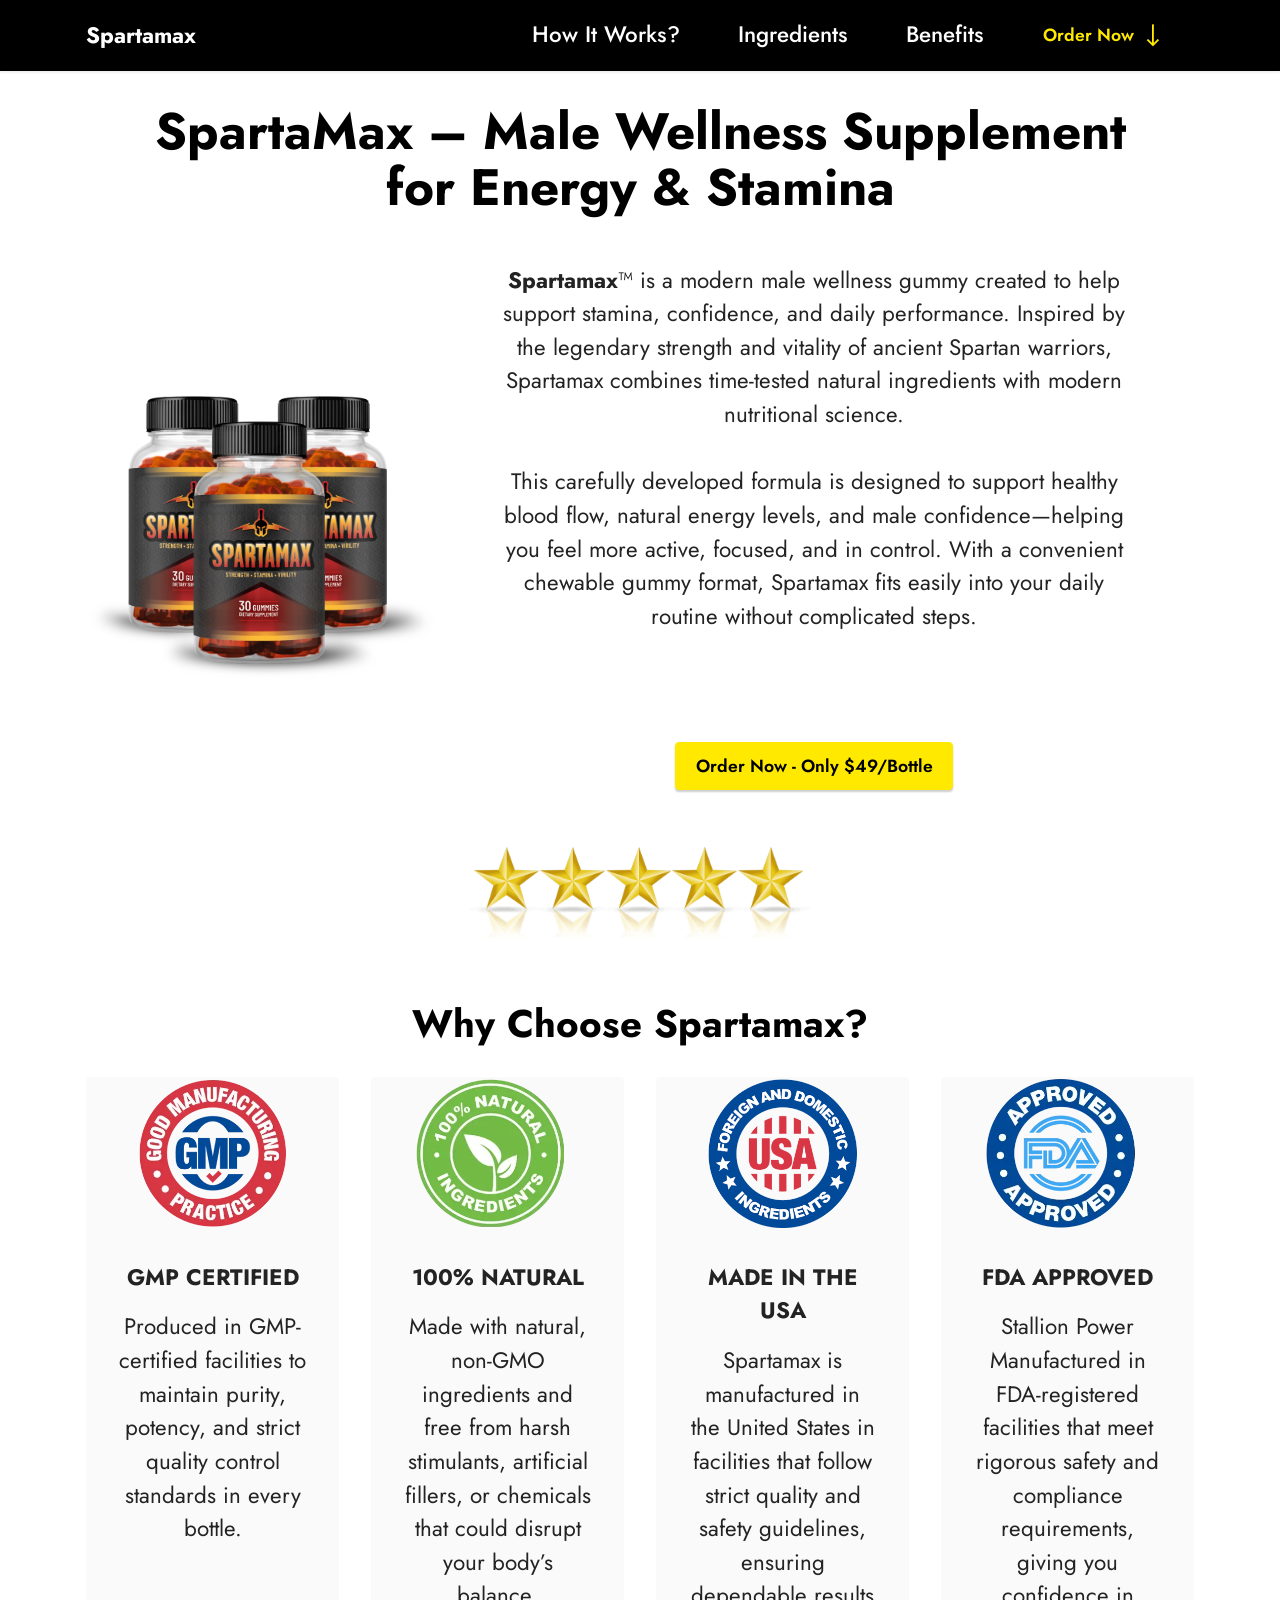
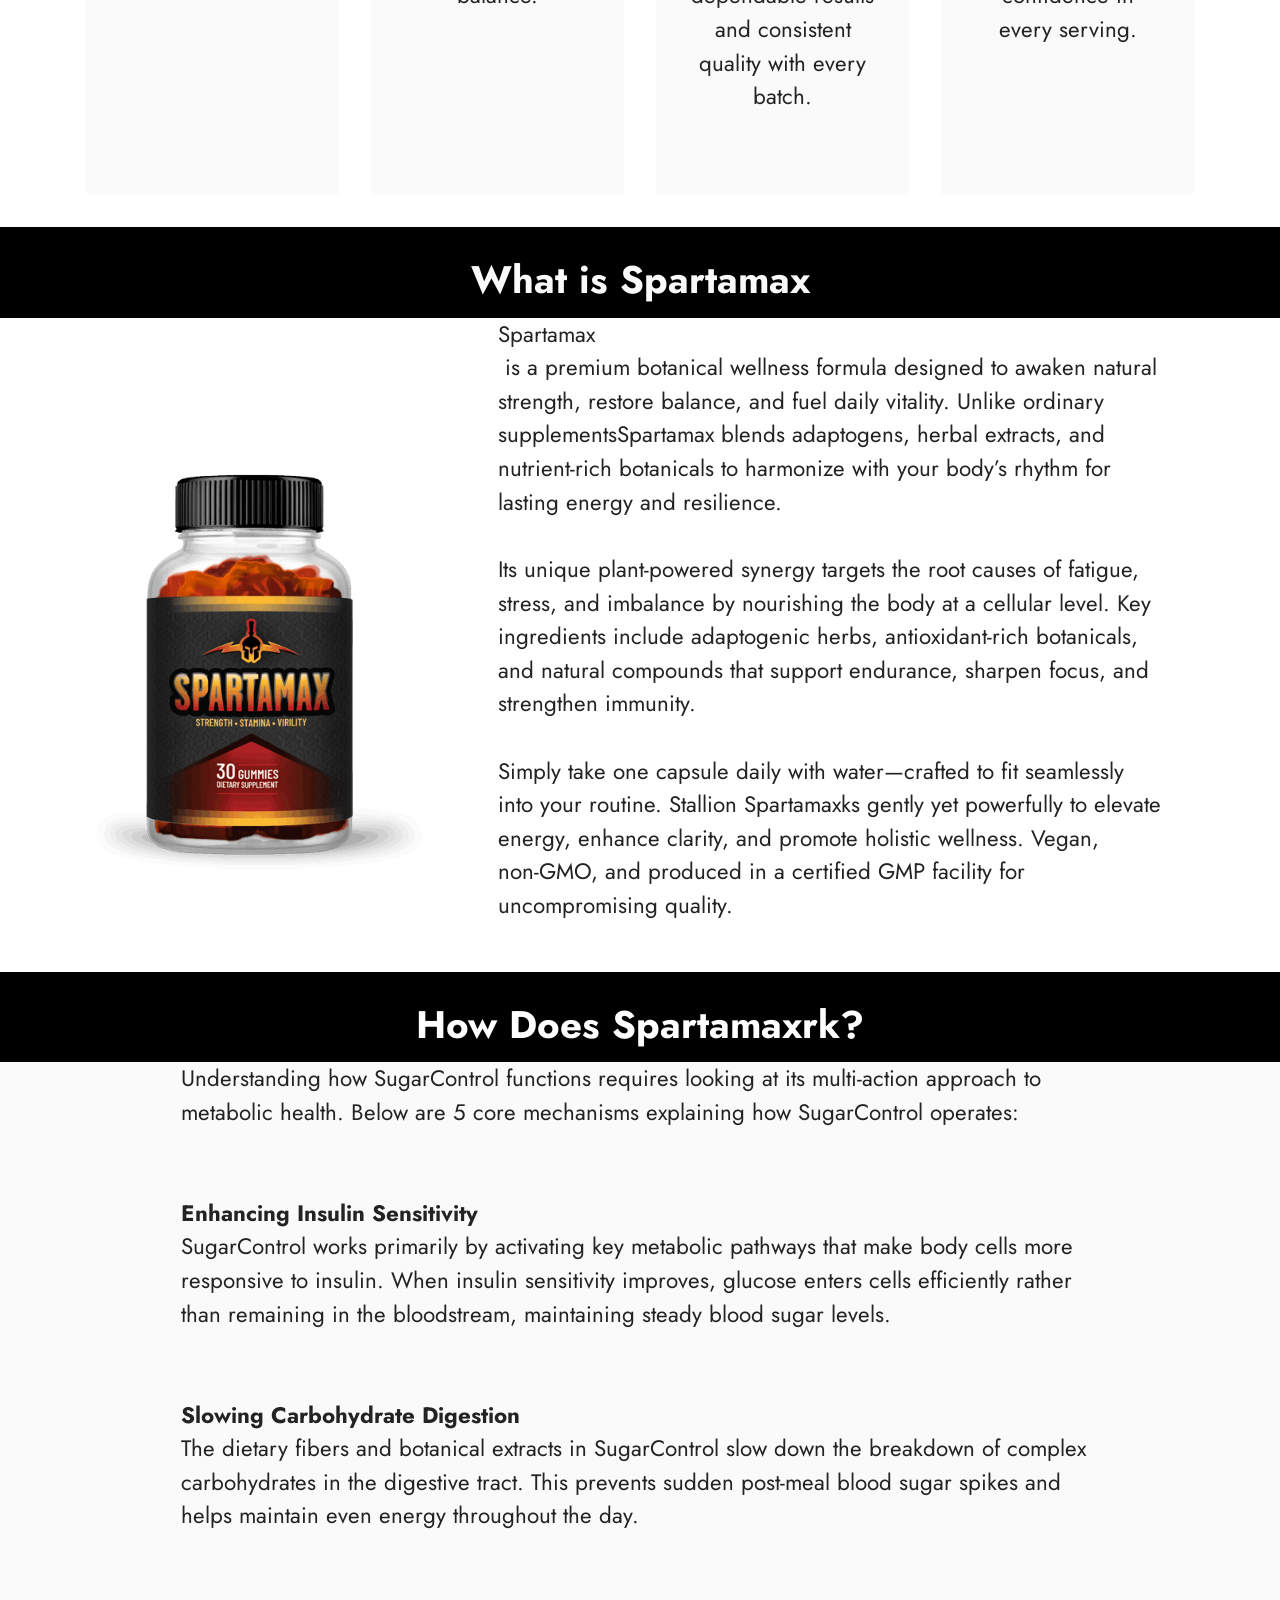
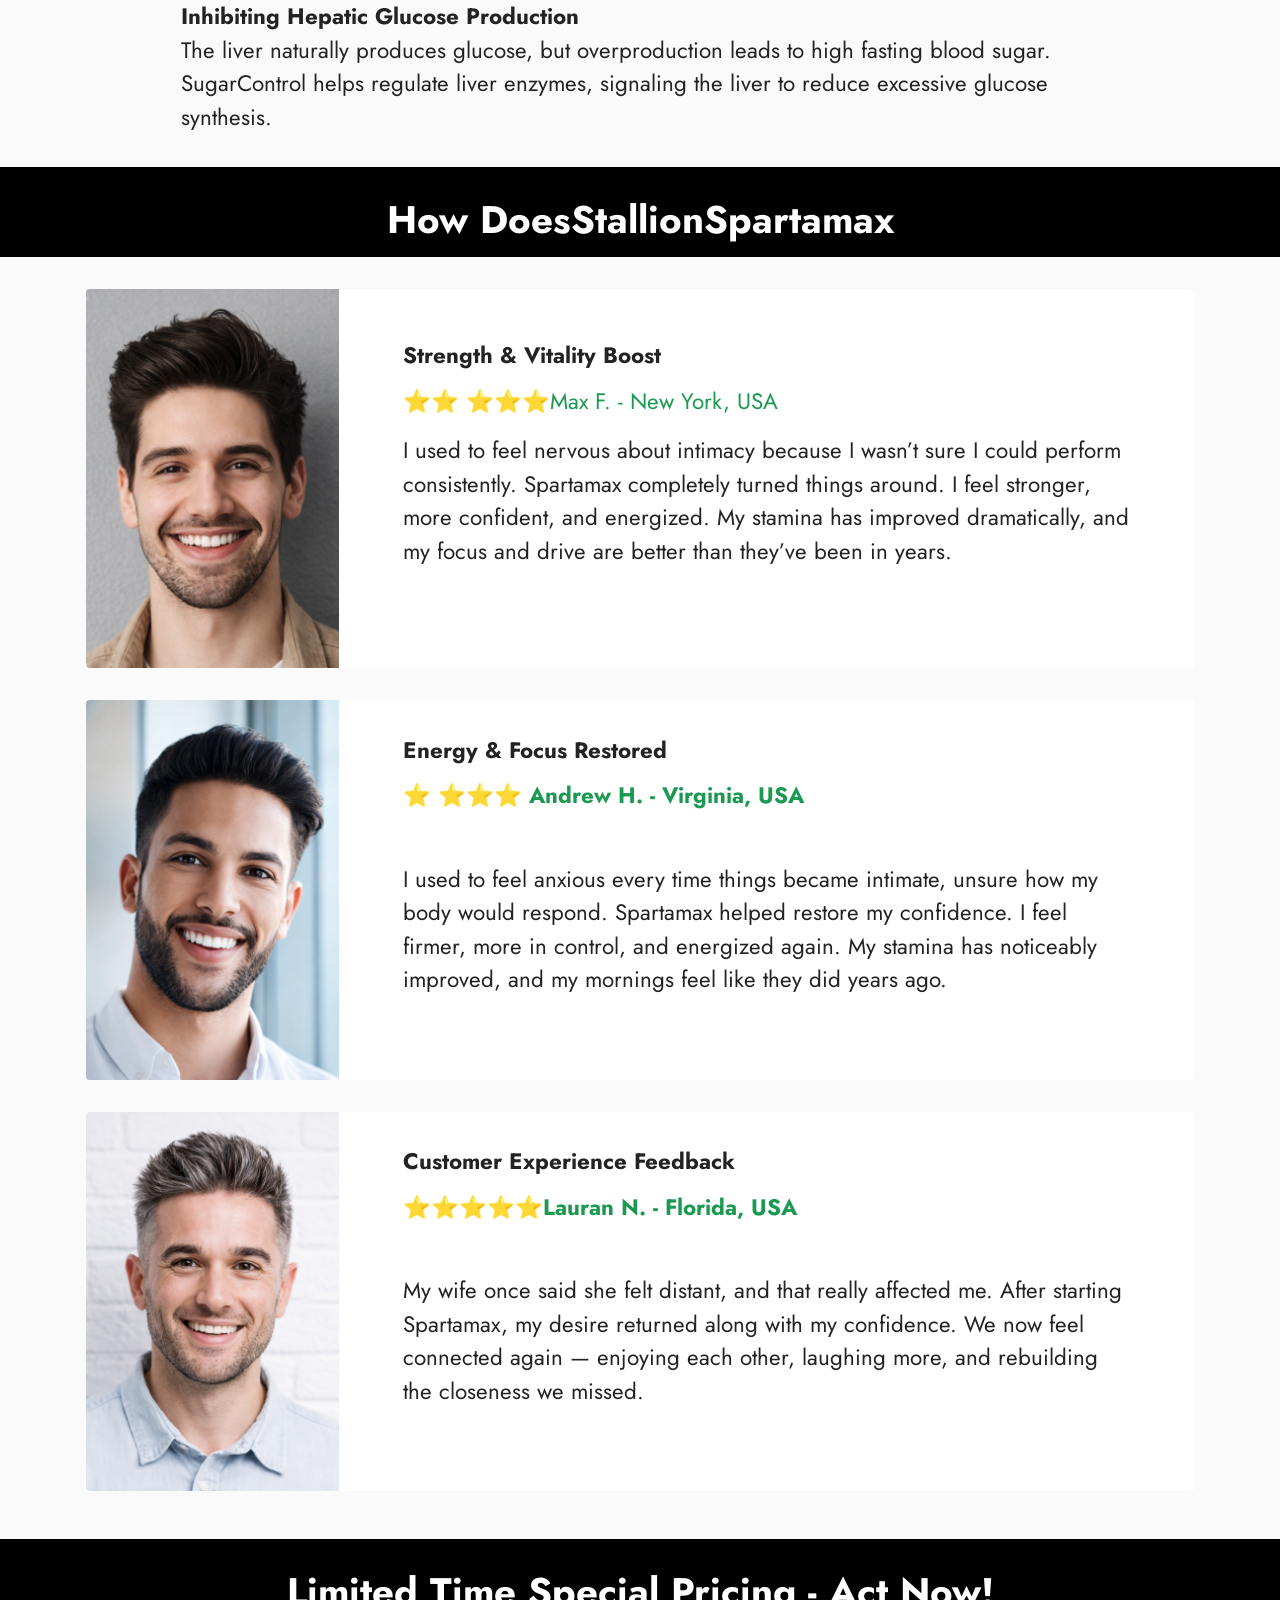
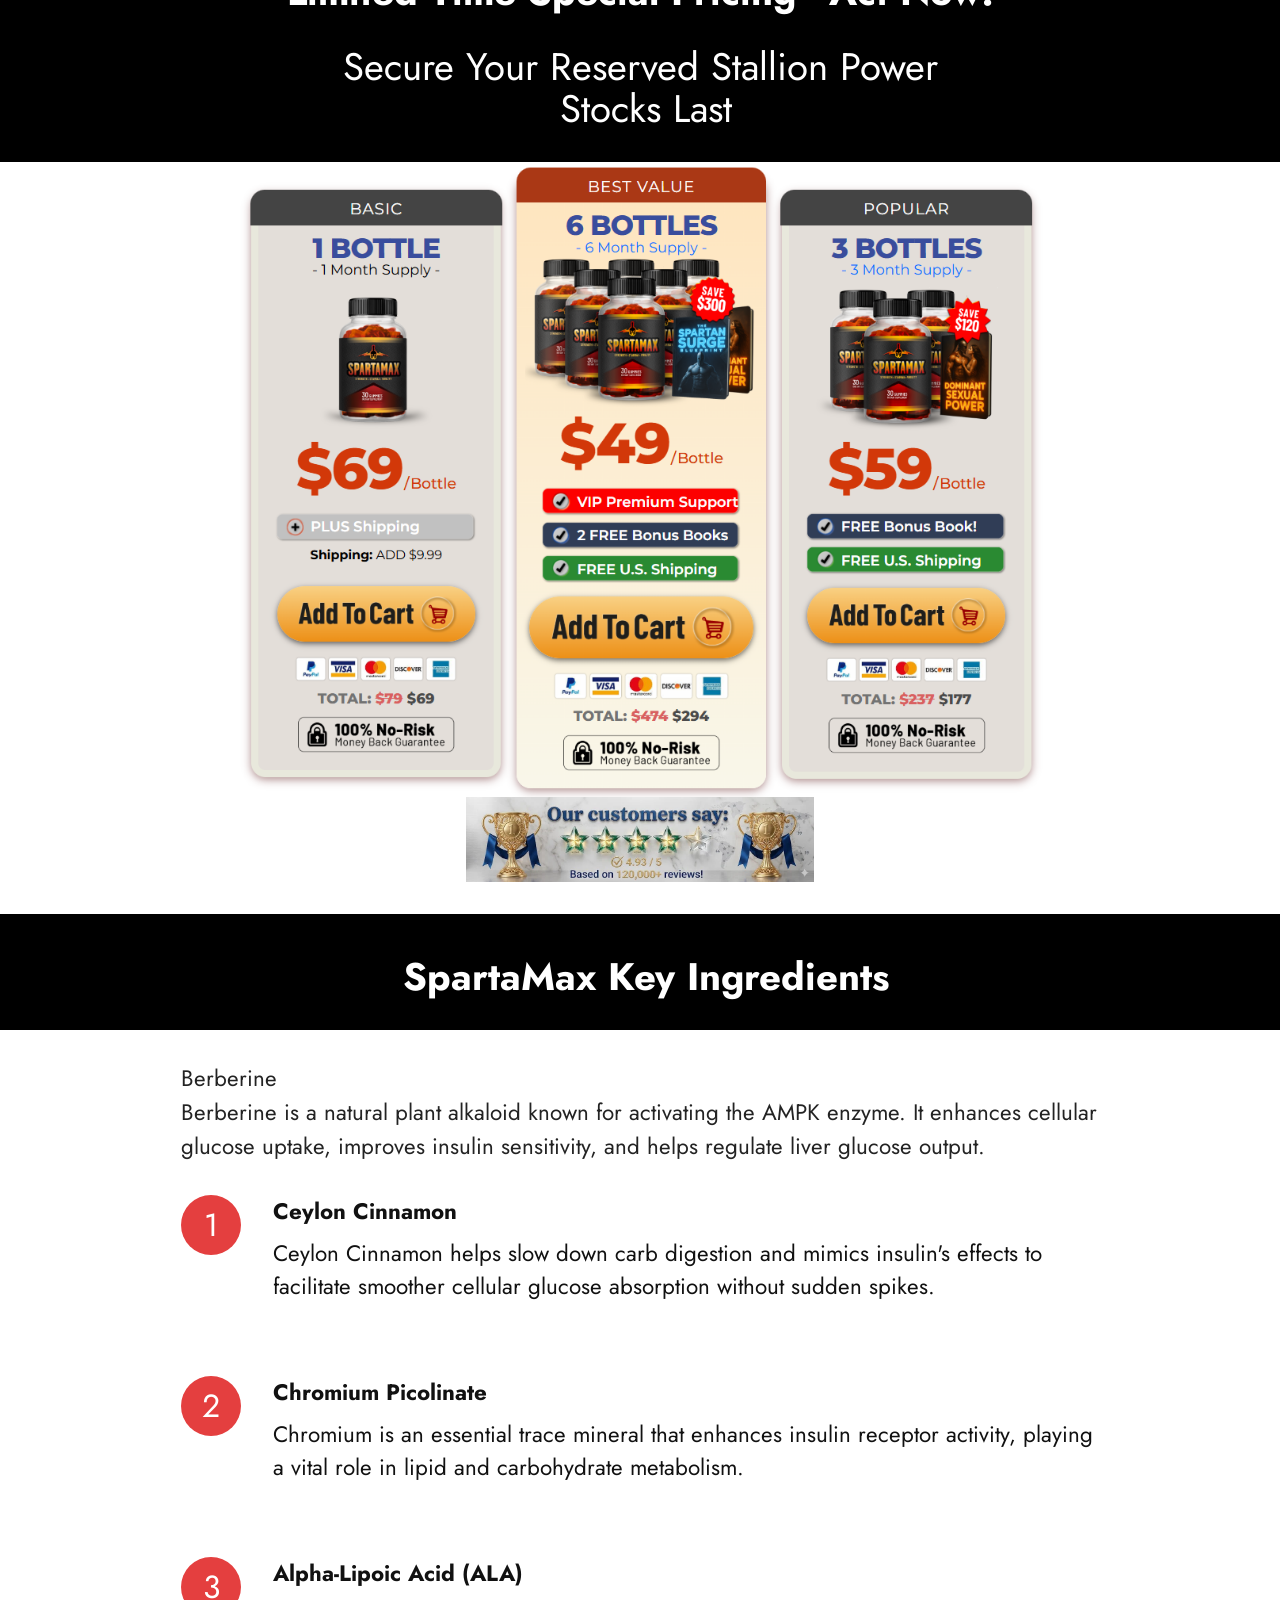
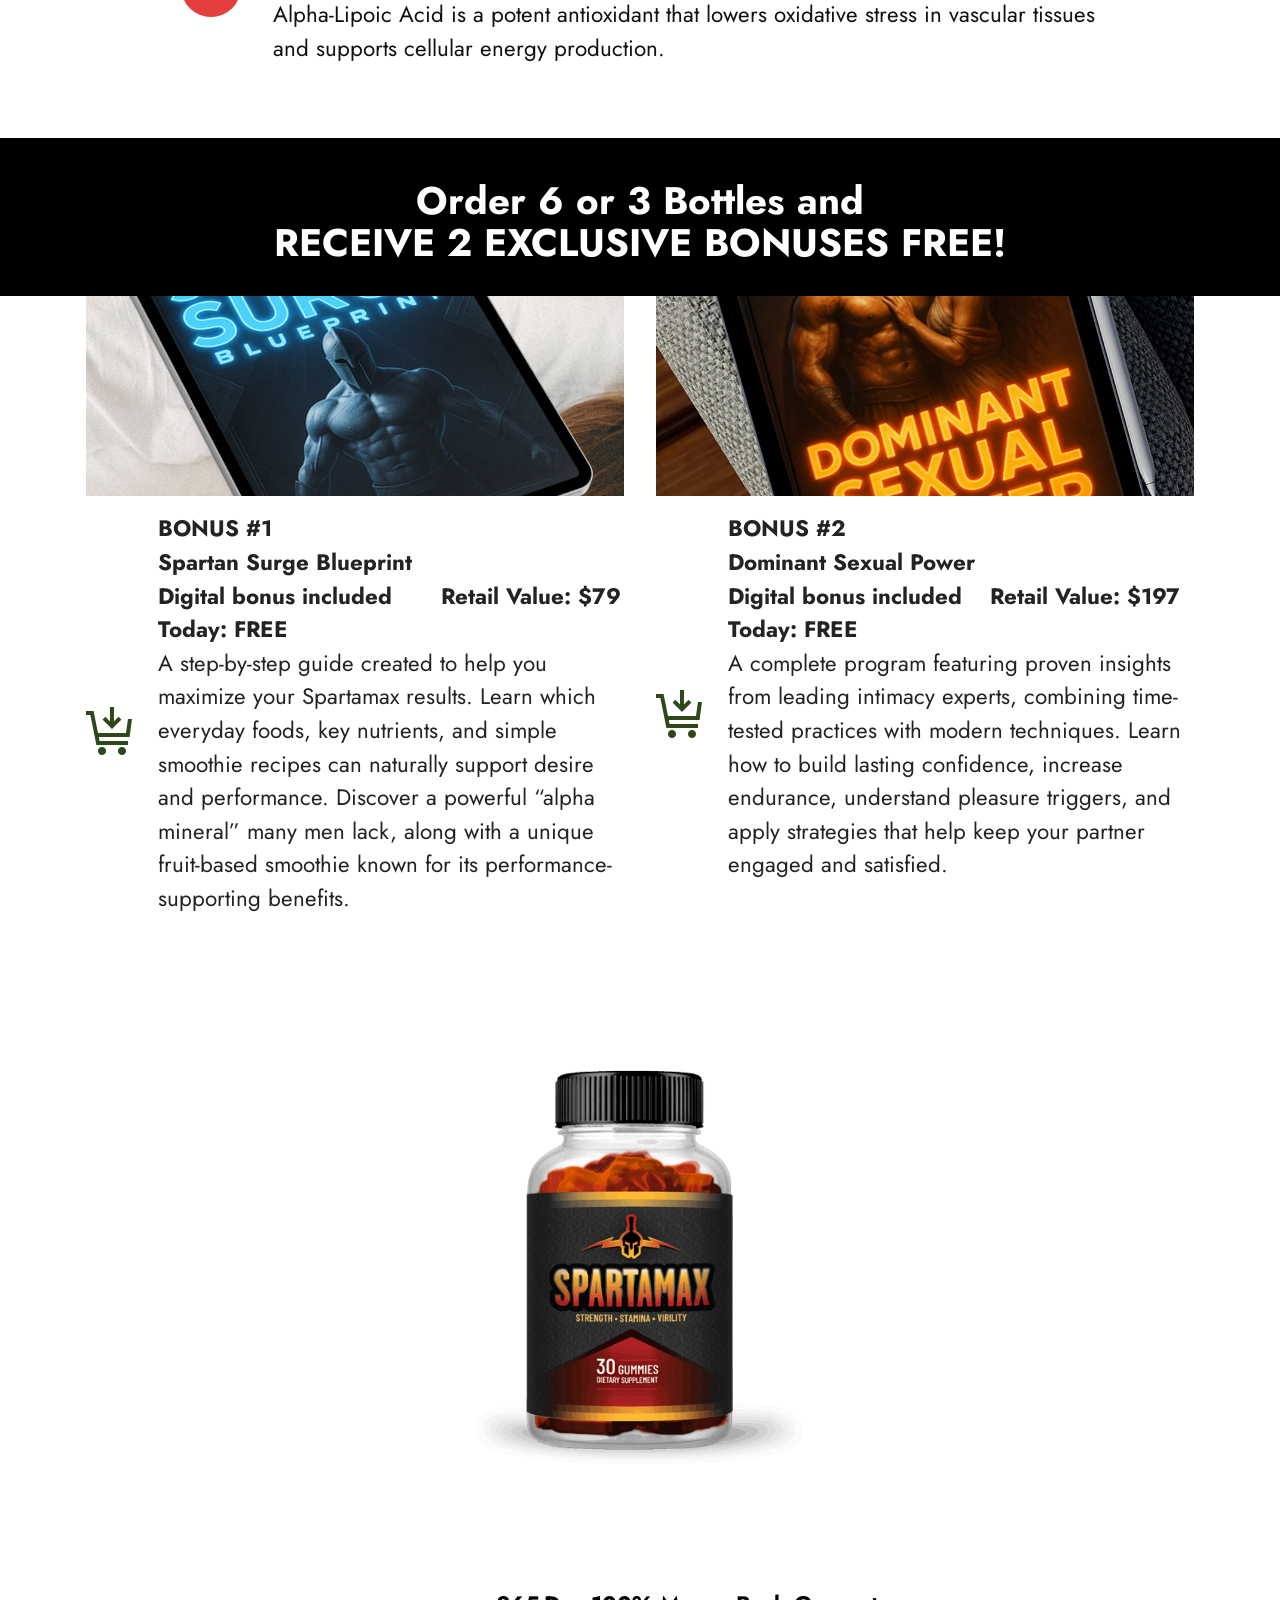
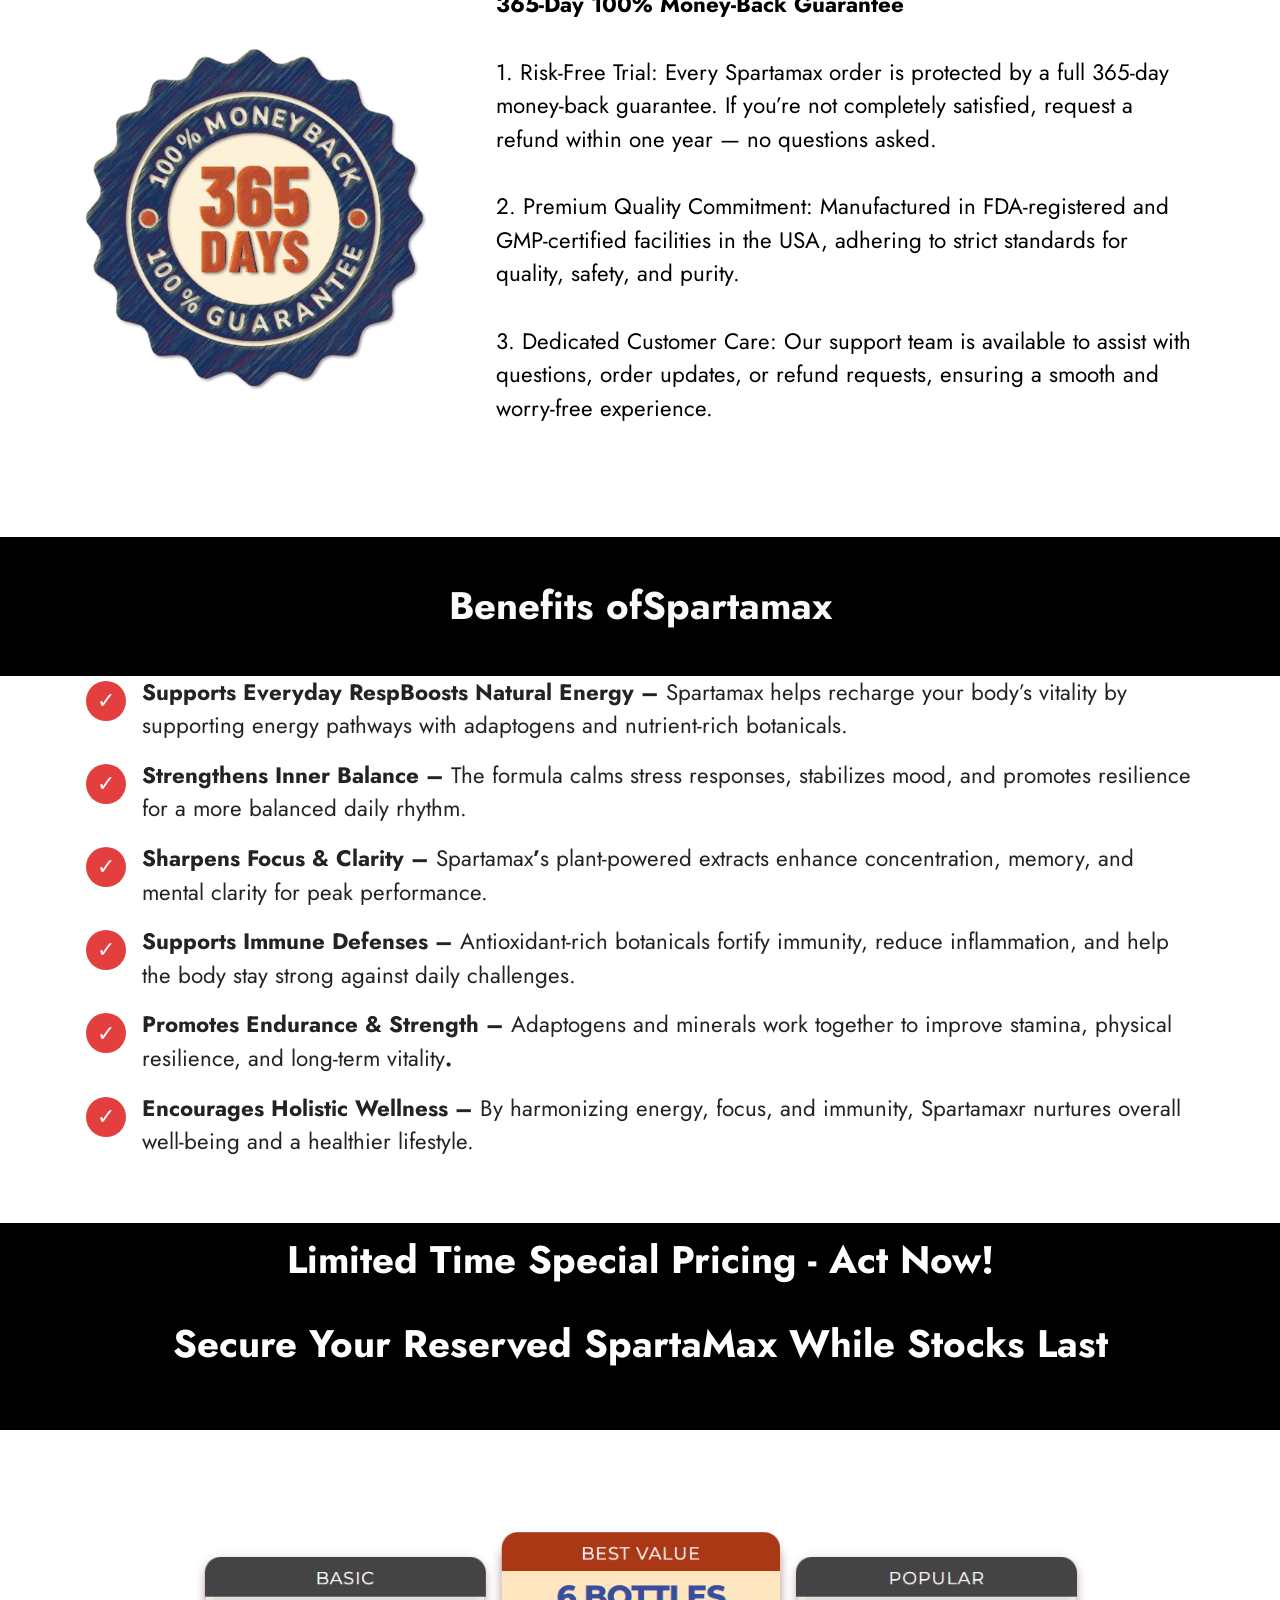
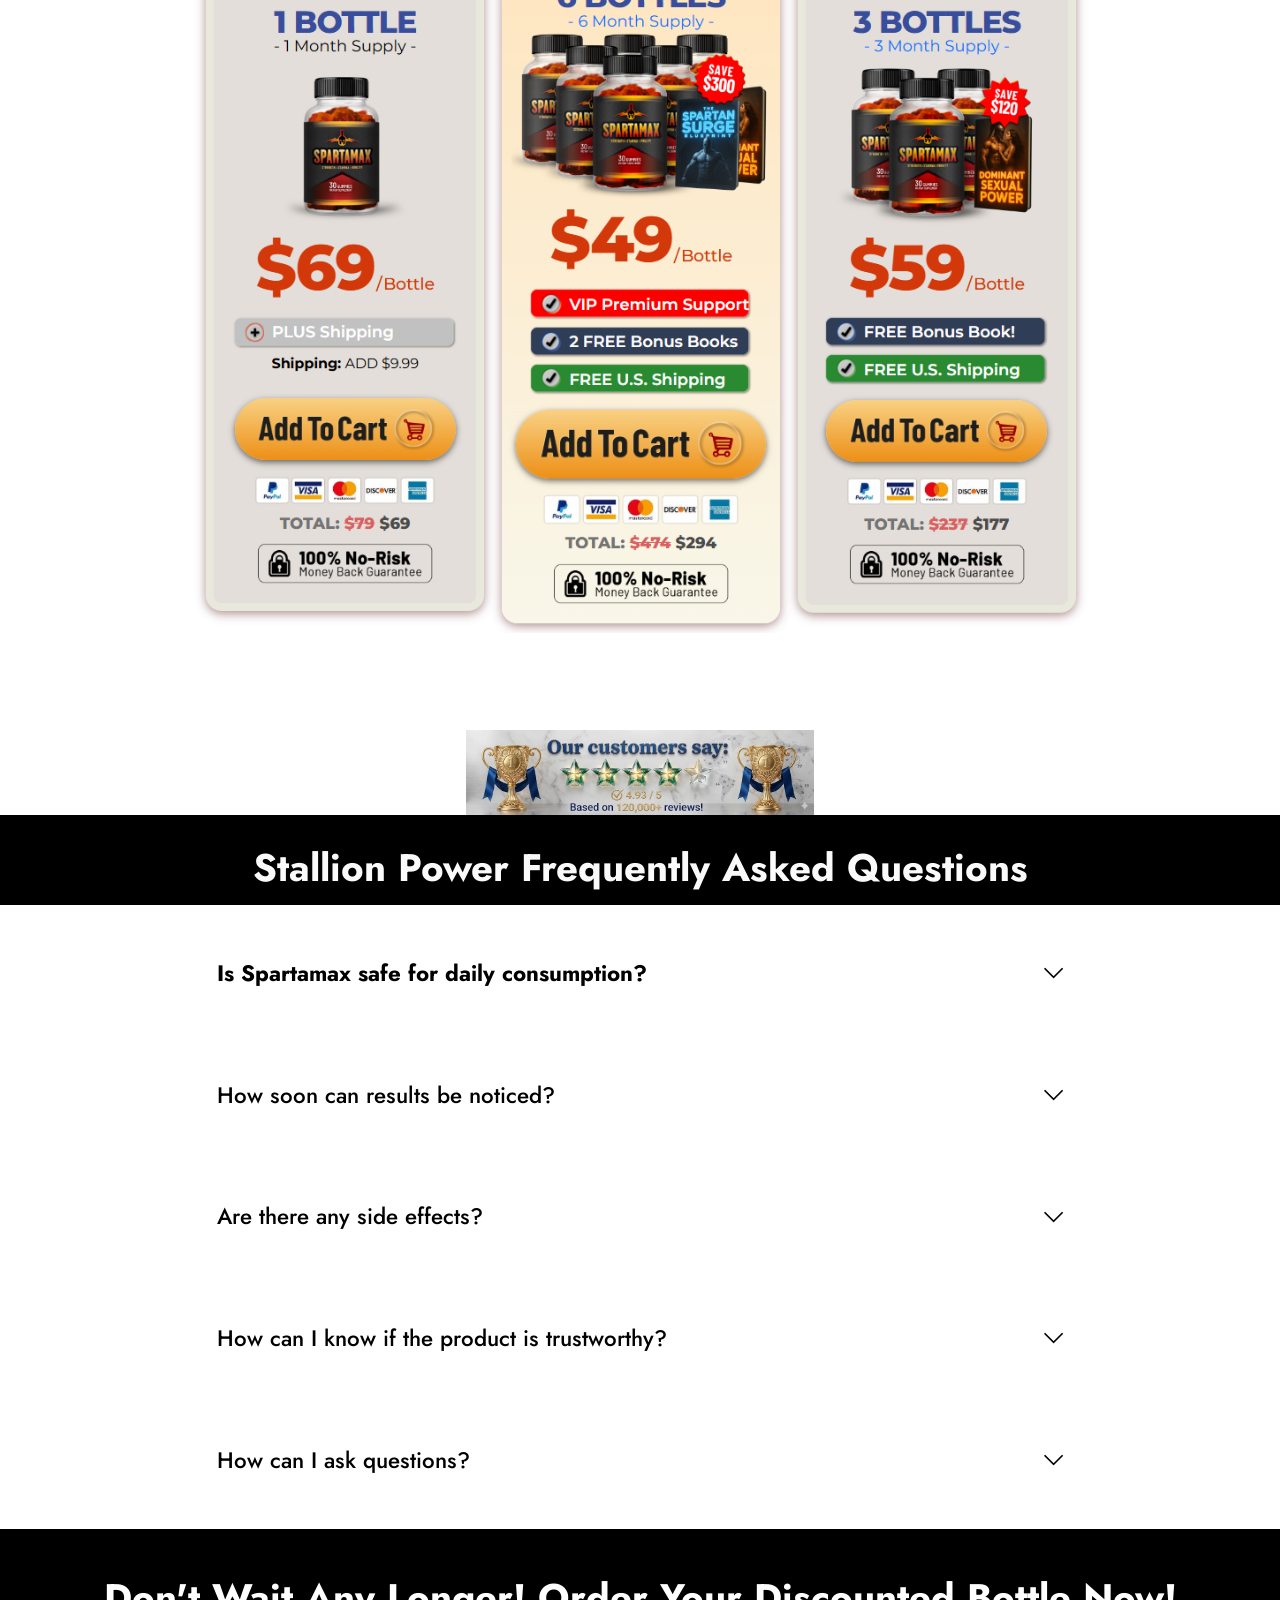
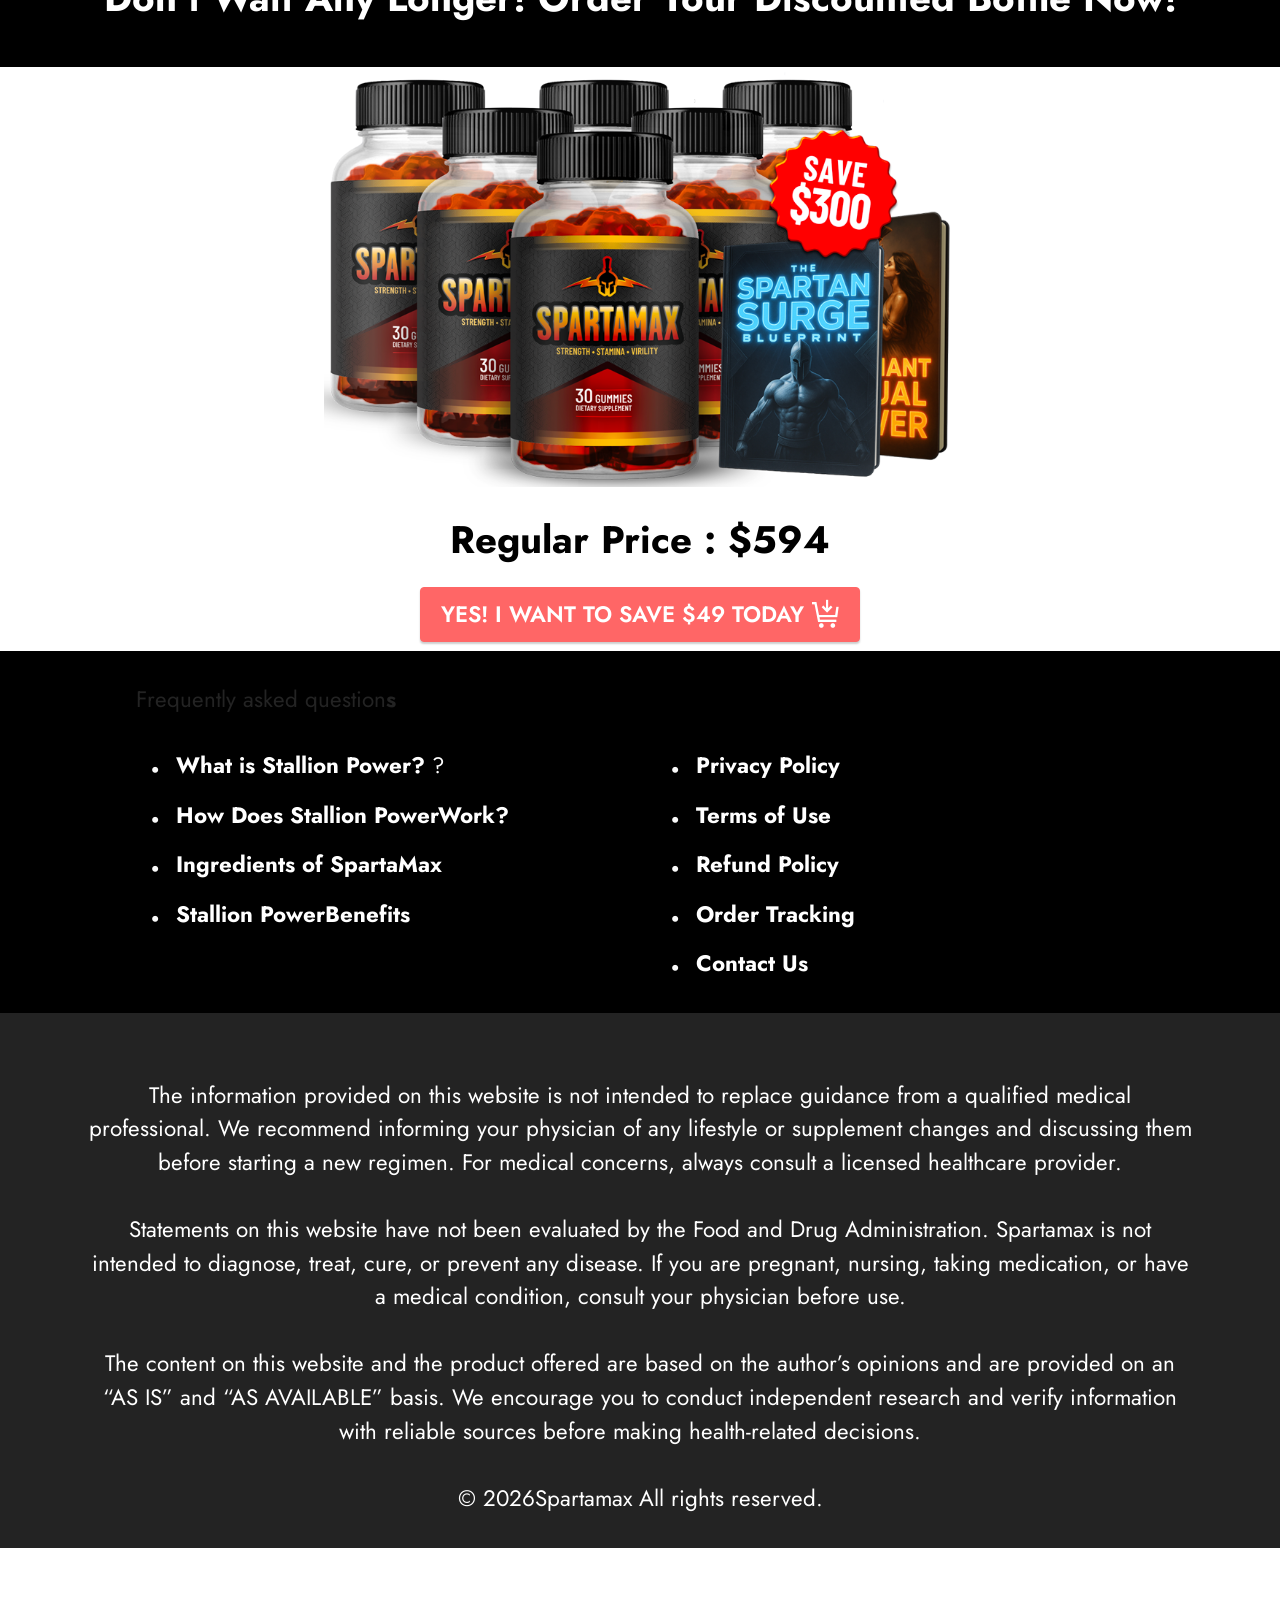
==== index.html @ 49bd82d1 "Add files via upload" ====
<!DOCTYPE html>
<html  lang="en">
<head>
  <!-- Site made with Mobirise Website Builder v6.1.12, https://mobirise.com -->
  <meta charset="UTF-8">
  <meta http-equiv="X-UA-Compatible" content="IE=edge">
  <meta name="generator" content="Mobirise v6.1.12, mobirise.com">
  <meta name="twitter:card" content="summary_large_image"/>
  <meta name="twitter:image:src" content="assets/images/index-meta.png">
  <meta property="og:image" content="assets/images/index-meta.png">
  <meta name="twitter:title" content="Spartamax – Official Website, Benefits, Ingredients, & Complete Review">
  <meta name="viewport" content="width=device-width, initial-scale=1, minimum-scale=1">
  <link rel="shortcut icon" href="assets/images/spartamax1-128x191.png" type="image/x-icon">
  <meta name="description" content="Discover Spartamax and learn about its key features, ingredients, potential benefits, and how it works. Explore important product information, usage instructions, and things to consider before purchasing. Visit the official website for the latest details, pricing, and product information.">
  
  
  <title>Spartamax – Official Website, Benefits, Ingredients, & Complete Review</title>
  <link rel="stylesheet" href="assets/web/assets/mobirise-icons2/mobirise2.css">
  <link rel="stylesheet" href="assets/bootstrap/css/bootstrap.min.css">
  <link rel="stylesheet" href="assets/dropdown/css/style.css">
  <link rel="stylesheet" href="assets/socicon/css/styles.css">
  <link rel="stylesheet" href="assets/theme/css/style.css">
  <link rel="preload" href="https://fonts.googleapis.com/css?family=Jost:100,200,300,400,500,600,700,800,900,100i,200i,300i,400i,500i,600i,700i,800i,900i&display=swap" as="style" onload="this.onload=null;this.rel='stylesheet'">
  <noscript><link rel="stylesheet" href="https://fonts.googleapis.com/css?family=Jost:100,200,300,400,500,600,700,800,900,100i,200i,300i,400i,500i,600i,700i,800i,900i&display=swap"></noscript>
  <link rel="preload" as="style" href="assets/mobirise/css/mbr-additional.css?v=b4PRLt"><link rel="stylesheet" href="assets/mobirise/css/mbr-additional.css?v=b4PRLt" type="text/css">

  
  
  <meta name="keywords" content="Lungora LungoraLungora supplement, Lungora pills">
 <meta name="author" content="Lungora">
		
 <link rel="canonical" href="" >
</head>
<body>
  
  <section data-bs-version="5.1" class="menu menu2 cid-tB0YZQqaCG" once="menu" id="menu2-0">
    
    <nav class="navbar navbar-dropdown navbar-expand-lg">
        <div class="container">
            <div class="navbar-brand">
                
                <span class="navbar-caption-wrap"><a class="navbar-caption text-primary display-7" href="https://fd72blwcrvi1mr9ix2snk7dn2f.hop.clickbank.net">Spartamax<br></a></span>
            </div>
            <button class="navbar-toggler" type="button" data-toggle="collapse" data-bs-toggle="collapse" data-target="#navbarSupportedContent" data-bs-target="#navbarSupportedContent" aria-controls="navbarNavAltMarkup" aria-expanded="false" aria-label="Toggle navigation">
                <div class="hamburger">
                    <span></span>
                    <span></span>
                    <span></span>
                    <span></span>
                </div>
            </button>
            <div class="collapse navbar-collapse" id="navbarSupportedContent">
                <ul class="navbar-nav nav-dropdown" data-app-modern-menu="true"><li class="nav-item"><a class="nav-link link text-danger text-primary display-5" href="https://mwebsignalhq.com/13436/3174/2/?">How It Works?</a></li>
                    <li class="nav-item"><a class="nav-link link text-danger text-primary display-5" href="https://mwebsignalhq.com/13436/3174/2/?">
                            Ingredients</a></li>
                    <li class="nav-item"><a class="nav-link link text-danger text-primary display-5" href="https://mwebsignalhq.com/13436/3174/2/?">Benefits</a>
                    </li></ul>
                
                <div class="navbar-buttons mbr-section-btn"><a class="btn btn-warning-outline display-4" href="https://fd72blwcrvi1mr9ix2snk7dn2f.hop.clickbank.net"><span class="mobi-mbri mobi-mbri-down mbr-iconfont mbr-iconfont-btn"></span>Order Now</a></div>
            </div>
        </div>
    </nav>
</section>

<section data-bs-version="5.1" class="header3 cid-tB10ubWVri" id="header3-1">

    

    
    

    <div class="align-center container">
        <div class="row justify-content-center">
            <div class="col-12 col-lg-11">
                <h1 class="mbr-section-title mbr-fonts-style mb-3 display-1"><strong>SpartaMax – Male Wellness Supplement for Energy &amp; Stamina</strong></h1>
                
                
                
            </div>
        </div>
    </div>
</section>

<section data-bs-version="5.1" class="features6 cid-tB15AvPI4t" id="features7-3">
    <!---->
    

    
    
    <div class="container">
        <div class="card-wrapper">
            <div class="row align-items-center">
                <div class="col-12 col-lg-4">
                    <div class="image-wrapper">
                        <a href="https://fd72blwcrvi1mr9ix2snk7dn2f.hop.clickbank.net"><img src="assets/images/spartamax3.webp" alt="Spartamax"></a>
                    </div>
                </div>
                <div class="col-12 col-lg">
                    <div class="text-box">
                        
                        <p class="mbr-text mbr-fonts-style display-7"><strong>Spartamax</strong>™ is a modern male wellness gummy created to help support stamina, confidence, and daily performance. Inspired by the legendary strength and vitality of ancient Spartan warriors, Spartamax combines time-tested natural ingredients with modern nutritional science.
<br>
<br>This carefully developed formula is designed to support healthy blood flow, natural energy levels, and male confidence—helping you feel more active, focused, and in control. With a convenient chewable gummy format, Spartamax fits easily into your daily routine without complicated steps.
<br>
<br><br></p>
                        
                        <div class="mbr-section-btn pt-3"><a href="https://fd72blwcrvi1mr9ix2snk7dn2f.hop.clickbank.net" class="btn btn-warning display-4">Order Now - Only $49/Bottle</a></div>
                    </div>
                </div>
            </div>
        </div>
    </div>
</section>

<section data-bs-version="5.1" class="image3 cid-vy8uGkXu9U" id="image3-3g">
    

    
    

    <div class="container">
        <div class="row justify-content-center">
            <div class="col-12 col-lg-4">
                <div class="image-wrapper">
                    <a href="https://fd72blwcrvi1mr9ix2snk7dn2f.hop.clickbank.net"><img src="assets/images/five-star-logo-1-905x238.png" alt="Mobirise Website Builder"></a>
                    
                </div>
            </div>
        </div>
    </div>
</section>

<section data-bs-version="5.1" class="gallery3 cid-tB9ez4cVTX" id="gallery3-1r">
    
    
    <div class="container">
        <div class="mbr-section-head">
            <h4 class="mbr-section-title mbr-fonts-style align-center mb-0 display-2"><strong>Why Choose Spartamax?</strong></h4>
            
        </div>
        <div class="row mt-4">
            <div class="item features-image сol-12 col-md-6 col-lg-3 active">
                <div class="item-wrapper">
                    <div class="item-img">
                        <a href="https://d57ab73hv7e72xdpx03nekgo0g.hop.clickbank.net"><img src="assets/images/gmp-certified-500x300.webp" alt="SpartamaxGMP Certified" title="" data-slide-to="4" data-bs-slide-to="4"></a>
                    </div>
                    <div class="item-content">
                        <h5 class="item-title mbr-fonts-style display-7">
                            <strong>GMP CERTIFIED</strong></h5>
                        
                        <p class="mbr-text mbr-fonts-style mt-3 display-7">Produced in GMP-certified facilities to maintain purity, potency, and strict quality control standards in every bottle.
<br>
<br></p>
                    </div>
                    
                </div>
            </div><div class="item features-image сol-12 col-md-6 col-lg-3">
                <div class="item-wrapper">
                    <div class="item-img">
                        <a href="https://d57ab73hv7e72xdpx03nekgo0g.hop.clickbank.net"><img src="assets/images/100-natural-500x300.webp" alt="SpartamaxAll Natural" data-slide-to="0" data-bs-slide-to="0"></a>
                    </div>
                    <div class="item-content">
                        <h5 class="item-title mbr-fonts-style display-7"><strong>100% NATURAL</strong></h5>
                        
                        <p class="mbr-text mbr-fonts-style mt-3 display-7">Made with natural, non-GMO ingredients and free from harsh stimulants, artificial fillers, or chemicals that could disrupt your body’s balance.
<br>
<br></p>
                    </div>
                    
                </div>
            </div><div class="item features-image сol-12 col-md-6 col-lg-3">
                <div class="item-wrapper">
                    <div class="item-img">
                        <a href="https://d57ab73hv7e72xdpx03nekgo0g.hop.clickbank.net"><img src="assets/images/made-in-usa-500x300.webp" alt="Spartamax Made In Usa" data-slide-to="1" data-bs-slide-to="1"></a>
                    </div>
                    <div class="item-content">
                        <h5 class="item-title mbr-fonts-style display-7"><strong>MADE IN THE USA</strong></h5>
                        
                        <p class="mbr-text mbr-fonts-style mt-3 display-7">Spartamax is manufactured in the United States in facilities that follow strict quality and safety guidelines, ensuring dependable results and consistent quality with every batch.
<br>
<br></p>
                    </div>
                    
                </div>
            </div>
            
            <div class="item features-image сol-12 col-md-6 col-lg-3">
                <div class="item-wrapper">
                    <div class="item-img">
                        <a href="https://d57ab73hv7e72xdpx03nekgo0g.hop.clickbank.net"><img src="assets/images/fda-approved-500x300.webp" alt="Spartamax FDA Approved" data-slide-to="2" data-bs-slide-to="2"></a>
                    </div>
                    <div class="item-content">
                        <h5 class="item-title mbr-fonts-style display-7"><strong>FDA APPROVED</strong></h5>
                        
                        <p class="mbr-text mbr-fonts-style mt-3 display-7">Stallion Power
<br>Manufactured in FDA-registered facilities that meet rigorous safety and compliance requirements, giving you confidence in every serving.<br></p>
                    </div>
                    
                </div>
            </div>
            
        </div>
    </div>
</section>

<section data-bs-version="5.1" class="header3 cid-tB83YwBUMj" id="header3-1l">

    

    
    

    <div class="align-center container">
        <div class="row justify-content-center">
            <div class="col-12 col-lg-12">
                
                <h2 class="mbr-section-subtitle mbr-fonts-style mb-3 display-2"><strong>What is Spartamax</strong></h2>
                
                
            </div>
        </div>
    </div>
</section>

<section data-bs-version="5.1" class="header11 cid-tB1vWdJbT6" id="header11-a">

    

    
    

    <div class="container">
        <div class="row justify-content-center">
            <div class="col-12 col-md-4 image-wrapper">
                <a href="https://fd72blwcrvi1mr9ix2snk7dn2f.hop.clickbank.net"><img class="w-100" src="assets/images/spartamax1-437x652.png" alt="Spartamax"></a>
            </div>
            <div class="col-12 col-md">
                <div class="text-wrapper text-center">
                    
                    <p class="mbr-text mbr-fonts-style display-7">Spartamax<br>&nbsp;is a premium botanical wellness formula designed to awaken natural strength, restore balance, and fuel daily vitality. Unlike ordinary supplementsSpartamax&nbsp;blends adaptogens, herbal extracts, and nutrient‑rich botanicals to harmonize with your body’s rhythm for lasting energy and resilience.
<br><br>Its unique plant‑powered synergy targets the root causes of fatigue, stress, and imbalance by nourishing the body at a cellular level. Key ingredients include adaptogenic herbs, antioxidant‑rich botanicals, and natural compounds that support endurance, sharpen focus, and strengthen immunity.
<br><br>Simply take one capsule daily with water—crafted to fit seamlessly into your routine. Stallion Spartamaxks gently yet powerfully to elevate energy, enhance clarity, and promote holistic wellness. Vegan, non‑GMO, and produced in a certified GMP facility for uncompromising quality.
<br>
<br></p>
                    
                </div>
            </div>
        </div>
    </div>
</section>

<section data-bs-version="5.1" class="header3 cid-tB85bPoWQz" id="header3-1m">

    

    
    

    <div class="align-center container">
        <div class="row justify-content-center">
            <div class="col-12 col-lg-12">
                
                <h2 class="mbr-section-subtitle mbr-fonts-style mb-3 display-2"><div><strong>How Does Spartamaxrk?</strong></div><div><strong>
</strong></div><div><strong>
</strong></div><div><strong>
</strong></div><div><strong>
</strong></div><div><strong>
</strong></div><div><strong>
</strong></div><div><strong>
</strong></div><div><strong>
</strong></div><div><strong>
</strong></div><div><strong>
</strong></div><div><strong>
</strong></div><div><strong>
</strong></div><div><strong>
</strong></div><div><strong>
</strong></div><div><strong>
</strong></div><div><strong>
</strong></div><div><strong>
</strong></div><div><strong>
</strong></div><div><strong>
</strong></div><div><strong>
</strong></div><div><strong>
</strong></div><div><strong>
</strong></div><div><strong>
</strong></div></h2>
                
                
            </div>
        </div>
    </div>
</section>

<section data-bs-version="5.1" class="content4 cid-tB1xoWzrbk" id="content4-d">
    

    
    
    <div class="container">
        <div class="row justify-content-center">
            <div class="title col-md-12 col-lg-10">
                
                <h4 class="mbr-section-subtitle align-center mbr-fonts-style mb-4 display-7"><div><div><div>Understanding how SugarControl functions requires looking at its multi-action approach to metabolic health. Below are 5 core mechanisms explaining how SugarControl operates:</div></div></div><br><div><div><div><br></div></div></div><div>
</div><div><strong>Enhancing Insulin Sensitivity</strong></div><div>SugarControl works primarily by activating key metabolic pathways that make body cells more responsive to insulin. When insulin sensitivity improves, glucose enters cells efficiently rather than remaining in the bloodstream, maintaining steady blood sugar levels.</div><br><div><strong><br></strong></div><div><strong>Slowing Carbohydrate Digestion</strong></div><div>The dietary fibers and botanical extracts in SugarControl slow down the breakdown of complex carbohydrates in the digestive tract. This prevents sudden post-meal blood sugar spikes and helps maintain even energy throughout the day.</div><br><div><br></div><div>
</div><div><strong>Inhibiting Hepatic Glucose Production</strong></div><div>The liver naturally produces glucose, but overproduction leads to high fasting blood sugar. SugarControl helps regulate liver enzymes, signaling the liver to reduce excessive glucose synthesis.</div><div>
</div><div>
</div><div>
</div><div>
</div><div>
</div><div>
</div><div>
</div><div>
</div><div>
</div><div>
</div><div>
</div><div><div>
</div><div>
</div><div>
</div><div>
</div><div>
</div></div></h4>
                
            </div>
        </div>
    </div>
</section>

<section data-bs-version="5.1" class="header3 cid-v7JuKyBStk" id="header3-24">

    

    
    

    <div class="align-center container">
        <div class="row justify-content-center">
            <div class="col-12 col-lg-12">
                
                <h2 class="mbr-section-subtitle mbr-fonts-style mb-3 display-2"><div><strong>How DoesStallionSpartamax</strong></div><div><strong>
</strong></div><div><strong>
</strong></div><div><strong>
</strong></div><div><strong>
</strong></div><div><strong>
</strong></div><div><strong>
</strong></div><div><strong>
</strong></div><div><strong>
</strong></div><div><strong>
</strong></div><div><strong>
</strong></div><div><strong>
</strong></div><div><strong>
</strong></div><div><strong>
</strong></div><div><strong>
</strong></div><div><strong>
</strong></div><div><strong>
</strong></div><div><strong>
</strong></div><div><strong>
</strong></div><div><strong>
</strong></div><div><strong>
</strong></div><div><strong>
</strong></div><div><strong>
</strong></div><div><strong>
</strong></div></h2>
                
                
            </div>
        </div>
    </div>
</section>

<section data-bs-version="5.1" class="team2 cid-v7Jv0AjsPd" xmlns="http://www.w3.org/1999/html" id="team2-25">
    

    
    
    <div class="container">
        <div class="item features-image">
            <div class="item-wrapper">
                <div class="row align-items-center">
                    <div class="col-12 col-md-3">
                        <div class="image-wrapper">
                            <a href="https://d57ab73hv7e72xdpx03nekgo0g.hop.clickbank.net"><img src="assets/images/review-1.webp" alt="Stallion Power"></a>
                        </div>
                    </div>
                    <div class="col-12 col-md">
                        <div class="card-box">
                            <h5 class="card-title mbr-fonts-style m-0 mb-3 display-5"><strong>Strength &amp; Vitality Boost</strong></h5>
                            <h6 class="card-subtitle mbr-fonts-style mb-3 display-5">⭐⭐ ⭐⭐⭐Max F. - New York, USA</h6>
                            <p class="mbr-text mbr-fonts-style display-7">I used to feel nervous about intimacy because I wasn’t sure I could perform consistently. Spartamax completely turned things around. I feel stronger, more confident, and energized. My stamina has improved dramatically, and my focus and drive are better than they’ve been in years.
<br>
<br></p>
                            
                        </div>
                    </div>
                </div>
            </div>
        </div>
        <div class="item features-image">
            <div class="item-wrapper">
                <div class="row align-items-center">
                    <div class="col-12 col-md-3">
                        <div class="image-wrapper">
                            <a href="https://d57ab73hv7e72xdpx03nekgo0g.hop.clickbank.net"><img src="assets/images/review-2.webp" alt="Stallion Power"></a>
                        </div>
                    </div>
                    <div class="col-12 col-md">
                        <div class="card-box">
                            <h5 class="card-title mbr-fonts-style m-0 mb-3 display-5"><strong>Energy &amp; Focus Restored&nbsp;</strong></h5>
                            <h6 class="card-subtitle mbr-fonts-style mb-3 display-5"><strong>⭐ ⭐⭐⭐ Andrew H. - Virginia, USA</strong><div><div><strong>&nbsp;</strong></div></div></h6>
                            <p class="mbr-text mbr-fonts-style display-7">I used to feel anxious every time things became intimate, unsure how my body would respond. Spartamax helped restore my confidence. I feel firmer, more in control, and energized again. My stamina has noticeably improved, and my mornings feel like they did years ago.
<br>
<br></p>
                            
                        </div>
                    </div>
                </div>
            </div>
        </div>
        <div class="item features-image">
            <div class="item-wrapper">
                <div class="row align-items-center">
                    <div class="col-12 col-md-3">
                        <div class="image-wrapper">
                            <a href="https://d57ab73hv7e72xdpx03nekgo0g.hop.clickbank.net"><img src="assets/images/review-3.webp" alt="Stallion Power"></a>
                        </div>
                    </div>
                    <div class="col-12 col-md">
                        <div class="card-box">
                            <h5 class="card-title mbr-fonts-style m-0 mb-3 display-5"><strong>Customer Experience Feedback&nbsp;</strong></h5>
                            <h6 class="card-subtitle mbr-fonts-style mb-3 display-5"><strong>⭐⭐⭐⭐⭐Lauran N. - Florida, USA</strong><div><div><div><br></div></div></div></h6>
                            <p class="mbr-text mbr-fonts-style display-7">My wife once said she felt distant, and that really affected me. After starting Spartamax, my desire returned along with my confidence. We now feel connected again — enjoying each other, laughing more, and rebuilding the closeness we missed.
<br>
<br></p>
                            
                        </div>
                    </div>
                </div>
            </div>
        </div>
    </div>
</section>

<section data-bs-version="5.1" class="content4 cid-tB1yuhcVVi" id="content4-g">
    

    
    
    <div class="container">
        <div class="row justify-content-center">
            <div class="title col-md-12 col-lg-10">
                <h3 class="mbr-section-title mbr-fonts-style align-center mb-4 display-2"><strong>Limited Time Special Pricing - Act Now!</strong></h3>
                <h4 class="mbr-section-subtitle align-center mbr-fonts-style mb-4 display-2">Secure Your Reserved Stallion Power
<div>&nbsp;Stocks Last</div></h4>
                
            </div>
        </div>
    </div>
</section>

<section data-bs-version="5.1" class="image3 cid-vy8rNfp6ra" id="image3-3c">
    

    
    

    <div class="container">
        <div class="row justify-content-center">
            <div class="col-12 col-lg-9">
                <div class="image-wrapper">
                    <a href="https://d57ab73hv7e72xdpx03nekgo0g.hop.clickbank.net"><img src="assets/images/order-page-2.webp" alt="Spartamax"></a>
                    
                </div>
            </div>
        </div>
    </div>
</section>

<section data-bs-version="5.1" class="image3 cid-tB1zGVstSm" id="image3-j">
    

    
    

    <div class="container">
        <div class="row justify-content-center">
            <div class="col-12 col-lg-4">
                <div class="image-wrapper">
                    <a href="https://d57ab73hv7e72xdpx03nekgo0g.hop.clickbank.net"><img src="assets/images/visivra-verified-reviews-score.webp.jpg-1024x251.jpg-1024x251.webp" alt="keravita pro 5 star ratings"></a>
                    
                </div>
            </div>
        </div>
    </div>
</section>

<section data-bs-version="5.1" class="content4 cid-tB1A34S1NT" id="content4-k">
    

    
    
    <div class="container">
        <div class="row justify-content-center">
            <div class="title col-md-12 col-lg-10">
                <h3 class="mbr-section-title mbr-fonts-style align-center mb-4 display-2"><br><div><strong>&nbsp;SpartaMax&nbsp;</strong><strong style="font-size: 2.4rem;">Key Ingredients</strong></div></h3>
                
                
            </div>
        </div>
    </div>
</section>

<section data-bs-version="5.1" class="content5 cid-tB1AZH7rno" id="content5-n">
    
    <div class="container">
        <div class="row justify-content-center">
            <div class="col-md-12 col-lg-10">
                
                <h4 class="mbr-section-subtitle mbr-fonts-style mb-4 display-5"><div></div></h4>
                <p class="mbr-text mbr-fonts-style display-7">Berberine<br>Berberine is a natural plant alkaloid known for activating the AMPK enzyme. It enhances cellular glucose uptake, improves insulin sensitivity, and helps regulate liver glucose output.<br></p>
            </div>
        </div>
    </div>
</section>

<section data-bs-version="5.1" class="features19 cid-tB6Rwx4pqH" id="features20-x">

    

    
    
    <div class="container">
        <div class="row justify-content-center">
            
            <div class="col-12 col-md-10">
                <div class="item mbr-flex">
                    <div class="icon-box">
                        <span class="step-number mbr-fonts-style display-5">1</span>
                    </div>
                    <div class="text-box">
                        <h4 class="icon-title card-title mbr-black mbr-fonts-style display-7"><strong>Ceylon Cinnamon</strong></h4>
                        <h5 class="icon-text mbr-black mbr-fonts-style display-7">Ceylon Cinnamon helps slow down carb digestion and mimics insulin's effects to facilitate smoother cellular glucose absorption without sudden spikes.&nbsp; &nbsp;</h5>
                    </div>
                </div>
                <div class="item mbr-flex">
                    <div class="icon-box">
                        <span class="step-number mbr-fonts-style display-5">2</span>
                    </div>
                    <div class="text-box">
                        <h4 class="icon-title card-title mbr-black mbr-fonts-style display-7"><strong>Chromium Picolinate</strong></h4>
                        <h5 class="icon-text mbr-black mbr-fonts-style display-7">Chromium is an essential trace mineral that enhances insulin receptor activity, playing a vital role in lipid and carbohydrate metabolism.&nbsp; &nbsp;</h5>
                    </div>
                </div>
                <div class="item mbr-flex last">
                    <div class="icon-box">
                        <span class="step-number mbr-fonts-style display-5">3</span>
                    </div>
                    <div class="text-box">
                        <h4 class="icon-title card-title mbr-black mbr-fonts-style display-7"><strong>Alpha-Lipoic Acid (ALA)</strong></h4>
                        <h5 class="icon-text mbr-black mbr-fonts-style display-7"><div>Alpha-Lipoic Acid is a potent antioxidant that lowers oxidative stress in vascular tissues and supports cellular energy production.&nbsp; &nbsp;</div><div>
</div><div>
</div></h5>
                    </div>
                </div>
                
                
                
                
                
                
                
            </div>
        </div>
    </div>
</section>

<section data-bs-version="5.1" class="content4 cid-vy8sdjD4Vv" id="content4-3e">
    

    
    
    <div class="container">
        <div class="row justify-content-center">
            <div class="title col-md-12 col-lg-10">
                <h3 class="mbr-section-title mbr-fonts-style align-center mb-4 display-2"><br><div><strong>Order 6 or 3 Bottles and
</strong></div><div><strong>RECEIVE 2 EXCLUSIVE BONUSES FREE!</strong></div></h3>
                
                
            </div>
        </div>
    </div>
</section>

<section data-bs-version="5.1" class="social01 cid-vy8sJq95y2" id="social01-3f">
	

	
	
	<div class="container">
		<div class="row justify-content-center">
			<div class="col-12 content-head">
				
			</div>
		</div>
		<div class="row">
			<div class="item features-without-image col-12 col-md-6 col-lg-6">
				<div class="item-img mb-3">
					<a href="https://d57ab73hv7e72xdpx03nekgo0g.hop.clickbank.net"><img src="assets/images/ebook-blueprint-900x1169.jpg" alt="Spartamax"></a>
				</div>
				<div class="item-wrapper">
					<span class="mbr-iconfont m-auto mobi-mbri-cart-add mobi-mbri"></span>
					<div class="card-box">
						<h4 class="card-title mbr-fonts-style mb-0 display-7"><strong>BONUS #1
</strong><div><strong>Spartan Surge Blueprint
</strong></div><div><strong>Digital bonus included&nbsp; &nbsp; &nbsp; &nbsp;Retail Value: $79
</strong></div><div><strong>Today: FREE</strong></div></h4>
						<h5 class="card-text mbr-fonts-style display-7">A step-by-step guide created to help you maximize your Spartamax results. Learn which everyday foods, key nutrients, and simple smoothie recipes can naturally support desire and performance. Discover a powerful “alpha mineral” many men lack, along with a unique fruit-based smoothie known for its performance-supporting benefits.
<div>
</div><div><br></div></h5>
					</div>
				</div>
			</div>
			<div class="item features-without-image col-12 col-md-6 col-lg-6">
				<div class="item-img mb-3">
					<img src="assets/images/ebook-domsxpwr-900x1169.jpg" alt="Spartamax">
				</div>
				<div class="item-wrapper">
					<span class="mbr-iconfont m-auto mobi-mbri-cart-add mobi-mbri"></span>
					<div class="card-box">
						<h4 class="card-title mbr-fonts-style mb-0 display-7"><strong>BONUS #2
</strong><div><strong>Dominant Sexual Power
</strong></div><div><strong>Digital bonus included&nbsp; &nbsp; Retail Value: $197
</strong></div><div><strong>Today: FREE</strong></div></h4>
						<h5 class="card-text mbr-fonts-style display-7">A complete program featuring proven insights from leading intimacy experts, combining time-tested practices with modern techniques. Learn how to build lasting confidence, increase endurance, understand pleasure triggers, and apply strategies that help keep your partner engaged and satisfied.
<div>
</div><div><br></div></h5>
					</div>
				</div>
			</div>
		</div>
	</div>
</section>

<section data-bs-version="5.1" class="image3 cid-v7Ptb4kplo" id="image3-27">
    

    
    

    <div class="container">
        <div class="row justify-content-center">
            <div class="col-12 col-lg-4">
                <div class="image-wrapper">
                    <a href="https://mwebsignalhq.com/13263/2010/6/?"><img src="assets/images/spartamax1-437x652.png" alt="Spartamax"></a>
                    
                </div>
            </div>
        </div>
    </div>
</section>

<section data-bs-version="5.1" class="features16 cid-tB70oq8oqH" id="features17-z">
    

    
    
    <div class="container-fluid">
        <div class="content-wrapper">
            <div class="row align-items-center">
                <div class="col-12 col-lg-4">
                    <div class="image-wrapper">
                        <a href="https://mwebsignalhq.com/13436/3174/2/?"><img src="assets/images/spartamax-money-back-480x480.webp" alt="Stallion Power Guarantee"></a>
                    </div>
                </div>
                <div class="col-12 col-lg">
                    <div class="text-wrapper">
                        <h6 class="card-title mbr-fonts-style display-2"><div><strong></strong></div></h6>
                        <p class="mbr-text mbr-fonts-style mb-4 display-5"><strong>365-Day 100% Money-Back Guarantee
<br></strong><br>1. Risk-Free Trial: Every Spartamax order is protected by a full 365-day money-back guarantee. If you’re not completely satisfied, request a refund within one year — no questions asked.
<br>
<br>2. Premium Quality Commitment: Manufactured in FDA-registered and GMP-certified facilities in the USA, adhering to strict standards for quality, safety, and purity.
<br>
<br>3. Dedicated Customer Care: Our support team is available to assist with questions, order updates, or refund requests, ensuring a smooth and worry-free experience.<br></p>
                        
                    </div>
                </div>
            </div>
        </div>
    </div>
</section>

<section data-bs-version="5.1" class="header3 cid-tB85KfdIqc" id="header3-1n">

    

    
    

    <div class="align-center container">
        <div class="row justify-content-center">
            <div class="col-12 col-lg-12">
                
                <h2 class="mbr-section-subtitle mbr-fonts-style mb-3 display-2"><strong>Benefits ofSpartamax</strong></h2>
                
                
            </div>
        </div>
    </div>
</section>

<section data-bs-version="5.1" class="content8 cid-tB737Xejsa" id="content8-12">
    
    <div class="container">
        <div class="row justify-content-center">
            <div class="counter-container col-md-12 col-lg-12">
                
                <div class="mbr-text mbr-fonts-style display-7">
                    <ul>
                        <li><strong>Supports Everyday RespBoosts Natural Energy –</strong>&nbsp;Spartamax helps recharge your body’s vitality by supporting energy pathways with adaptogens and nutrient‑rich botanicals.</li><li><strong style="font-size: 1.4rem;">Strengthens Inner Balance – </strong><span style="font-size: 1.4rem;">The formula calms stress responses, stabilizes mood, and promotes resilience for a more balanced daily rhythm.</span></li><li><strong style="font-size: 1.4rem;">Sharpens Focus &amp; Clarity – </strong><span style="font-size: 1.4rem;">Spartamax</span><strong>’</strong>s plant‑powered extracts enhance concentration, memory, and mental clarity for peak performance.</li><li><strong style="font-size: 1.4rem;">Supports Immune Defenses –</strong><span style="font-size: 1.4rem;"> Antioxidant‑rich botanicals fortify immunity, reduce inflammation, and help the body stay strong against daily challenges.
</span></li><li><strong style="font-size: 1.4rem;">Promotes Endurance &amp; Strength – </strong><span style="font-size: 1.4rem;">Adaptogens and minerals work together to improve stamina, physical resilience, and long‑term vitality</span><strong style="font-size: 1.4rem;">.
</strong></li><li><strong style="font-size: 1.4rem;">Encourages Holistic Wellness – </strong><span style="font-size: 1.4rem;">By harmonizing energy, focus, and immunity, Spartamax</span>r<span style="font-size: 1.4rem;">&nbsp;nurtures overall well‑being and a healthier lifestyle.</span></li>
                    </ul>
                </div>
            </div>
        </div>
    </div>
</section>

<section data-bs-version="5.1" class="features13 cid-tB76Gmn59F" id="features14-13">
    

    
    
    <div class="container">
        <div class="row">
            <div class="col-12">
                <h3 class="mbr-section-title align-center mb-4 mbr-fonts-style display-2"><strong>Limited Time Special Pricing - Act Now!</strong><br><strong><br></strong><div><strong></strong><div><strong>Secure Your Reserved SpartaMax&nbsp;</strong><strong style="font-size: 2.4rem;">While Stocks Last</strong></div></div><div><strong>
</strong></div></h3>
            </div>
            <div class="card col-12 col-md-4 col-lg-2 p-3">
                <div class="card-wrapper">
                    <div class="card-box align-center">
                        
                        
                    </div>
                </div>
            </div>
            <div class="card p-3 col-12 col-md-4 col-lg-2">
                <div class="card-wrapper">
                    <div class="card-box align-center">
                        
                        
                    </div>
                </div>
            </div>
            <div class="card p-3 col-12 col-md-4 col-lg-2">
                <div class="card-wrapper">
                    <div class="card-box align-center">
                        
                        
                    </div>
                </div>
            </div>
            <div class="card p-3 col-12 col-md-4 col-lg-2">
                <div class="card-wrapper">
                    <div class="card-box align-center">
                        
                        
                    </div>
                </div>
            </div>
            <div class="card p-3 col-12 col-md-4 col-lg-2">
                <div class="card-wrapper">
                    <div class="card-box align-center">
                        
                        
                    </div>
                </div>
            </div>
            <div class="card p-3 col-12 col-md-4 col-lg-2">
                <div class="card-wrapper">
                    <div class="card-box align-center">
                        
                        
                    </div>
                </div>
            </div>
        </div>
    </div>
</section>

<section data-bs-version="5.1" class="image3 cid-vy8rKwwxJN mbr-fullscreen" id="image3-3b">
    

    
    

    <div class="container">
        <div class="row justify-content-center">
            <div class="col-12 col-lg-10">
                <div class="image-wrapper">
                    <img src="assets/images/order-page-2.webp" alt="Spartamax">
                    
                </div>
            </div>
        </div>
    </div>
</section>

<section data-bs-version="5.1" class="image3 cid-tB78xBYzBD" id="image3-17">
    

    
    

    <div class="container">
        <div class="row justify-content-center">
            <div class="col-12 col-lg-4">
                <div class="image-wrapper">
                    <img src="assets/images/visivra-verified-reviews-score.webp.jpg-1024x251.jpg-1024x251.webp" alt="keravita 5 star ratings">
                    
                </div>
            </div>
        </div>
    </div>
</section>

<section data-bs-version="5.1" class="header3 cid-tB88MG5MRU" id="header3-1p">

    

    
    

    <div class="align-center container">
        <div class="row justify-content-center">
            <div class="col-12 col-lg-12">
                
                <h2 class="mbr-section-subtitle mbr-fonts-style mb-3 display-2"><strong>Stallion Power</strong><strong style="font-size: 2.4rem;">&nbsp;Frequently Asked Questions</strong></h2>
                
                
            </div>
        </div>
    </div>
</section>

<section data-bs-version="5.1" class="list1 cid-v7V7eTxzJ3" id="list01-37">	
    
	
	<div class="container">
		<div class="row justify-content-center">
			<div class="col-12 col-md-12 col-lg-10 m-auto">
				<div class="content">
					
					<div id="bootstrap-accordion_27" class="panel-group accordionStyles accordion" role="tablist" aria-multiselectable="true">
						<div class="card">
							<div class="card-header" role="tab" id="headingOne">
								<a role="button" class="panel-title collapsed" data-toggle="collapse" data-bs-toggle="collapse" data-core="" href="#collapse1_27" aria-expanded="false" aria-controls="collapse1">
									<h6 class="panel-title-edit mbr-semibold mbr-fonts-style mb-0 display-5"><strong>Is Spartamax</strong><strong style="font-size: 1.4rem; background-color: transparent;">&nbsp;safe for daily consumption?</strong></h6>
									<span class="sign mbr-iconfont mobi-mbri-arrow-down"></span>
								</a>
							</div>
							<div id="collapse1_27" class="panel-collapse noScroll collapse" role="tabpanel" aria-labelledby="headingOne" data-parent="#accordion" data-bs-parent="#bootstrap-accordion_27">
								<div class="panel-body">
									<p class="mbr-fonts-style panel-text display-7">Yes,Spartamax&nbsp;is made with natural botanical ingredients and is designed for daily dietary support. Consult a doctor if you have medical conditions.   <br></p>
								</div>
							</div>
						</div>
						<div class="card">
							<div class="card-header" role="tab" id="headingOne">
								<a role="button" class="panel-title collapsed" data-toggle="collapse" data-bs-toggle="collapse" data-core="" href="#collapse2_27" aria-expanded="false" aria-controls="collapse2">
									<h6 class="panel-title-edit mbr-semibold mbr-fonts-style mb-0 display-5">How soon can results be noticed?</h6>
									<span class="sign mbr-iconfont mobi-mbri-arrow-down"></span>
								</a>
							</div>
							<div id="collapse2_27" class="panel-collapse noScroll collapse" role="tabpanel" aria-labelledby="headingOne" data-parent="#accordion" data-bs-parent="#bootstrap-accordion_27">
								<div class="panel-body">
									<p class="mbr-fonts-style panel-text display-7">Most users notice improved stamina and energy within 2 to 4 weeks of consistent daily use.<br></p>
								</div>
							</div>
						</div>
						<div class="card">
							<div class="card-header" role="tab" id="headingOne">
								<a role="button" class="panel-title collapsed" data-toggle="collapse" data-bs-toggle="collapse" data-core="" href="#collapse3_27" aria-expanded="false" aria-controls="collapse3">
									<h6 class="panel-title-edit mbr-semibold mbr-fonts-style mb-0 display-5">Are there any side effects?</h6>
									<span class="sign mbr-iconfont mobi-mbri-arrow-down"></span>
								</a>
							</div>
							<div id="collapse3_27" class="panel-collapse noScroll collapse" role="tabpanel" aria-labelledby="headingOne" data-parent="#accordion" data-bs-parent="#bootstrap-accordion_27">
								<div class="panel-body">
									<p class="mbr-fonts-style panel-text display-7">Spartamax&nbsp;is generally well-tolerated when taken as directed. Always check the full ingredient list for personal allergen sensitivities.<br></p>
								</div>
							</div>
						</div>
						<div class="card">
							<div class="card-header" role="tab" id="headingOne">
								<a role="button" class="panel-title collapsed" data-toggle="collapse" data-bs-toggle="collapse" data-core="" href="#collapse4_27" aria-expanded="false" aria-controls="collapse4">
									<h6 class="panel-title-edit mbr-semibold mbr-fonts-style mb-0 display-5">How can I know if the product is trustworthy?</h6>
									<span class="sign mbr-iconfont mobi-mbri-arrow-down"></span>
								</a>
							</div>
							<div id="collapse4_27" class="panel-collapse noScroll collapse" role="tabpanel" aria-labelledby="headingOne" data-parent="#accordion" data-bs-parent="#bootstrap-accordion_27">
								<div class="panel-body">
									<p class="mbr-fonts-style panel-text display-7">Spartamax&nbsp;is manufactured in a GMP facility following strict quality standards, and every order is backed by our 60-day money-back guarantee. You are protected from the moment you order.<br></p>
								</div>
							</div>
						</div>
						<div class="card">
							<div class="card-header" role="tab" id="headingOne">
								<a role="button" class="panel-title collapsed" data-toggle="collapse" data-bs-toggle="collapse" data-core="" href="#collapse5_27" aria-expanded="false" aria-controls="collapse5">
									<h6 class="panel-title-edit mbr-semibold mbr-fonts-style mb-0 display-5">How can I ask questions?</h6>
									<span class="sign mbr-iconfont mobi-mbri-arrow-down"></span>
								</a>
							</div>
							<div id="collapse5_27" class="panel-collapse noScroll collapse" role="tabpanel" aria-labelledby="headingOne" data-parent="#accordion" data-bs-parent="#bootstrap-accordion_27">
								<div class="panel-body">
									<p class="mbr-fonts-style panel-text display-7">Our support team is always happy to help. Simply reach out at contact@getstallionpower.com and we will get back to you..<br></p>
								</div>
							</div>
						</div>
						
					</div>
				</div>
			</div>
		</div>
	</div>
</section>

<section data-bs-version="5.1" class="header3 cid-v7Vk0boanh" id="header3-39">

    

    
    

    <div class="align-center container">
        <div class="row justify-content-center">
            <div class="col-12 col-lg-12">
                
                <h2 class="mbr-section-subtitle mbr-fonts-style mb-3 display-2"><strong>Don't Wait Any Longer! Order Your Discounted Bottle Now!</strong></h2>
                
                
            </div>
        </div>
    </div>
</section>

<section data-bs-version="5.1" class="header9 cid-vx9NKfxuO7" id="header9-3a">

    

    
    

    <div class="text-center container-fluid">
        <div class="row justify-content-center">
            <div class="col-md-12 col-lg-9">
                <div class="image-wrap mb-4">
                    <a href="https://fd72blwcrvi1mr9ix2snk7dn2f.hop.clickbank.net"><img src="assets/images/spartamax62.webp" alt="Spartamax"></a>
                </div>
                
                <p class="mbr-text mbr-fonts-style display-2"><strong>Regular Price : $594</strong><br></p>
                <div class="mbr-section-btn mt-3"><a class="btn btn-secondary display-5" href="https://mwebsignalhq.com/13263/2010/6/?"><span class="mobi-mbri mobi-mbri-cart-add mbr-iconfont mbr-iconfont-btn"></span>YES! I WANT TO SAVE $49 TODAY</a></div>
            </div>
        </div>
    </div>
</section>

<section data-bs-version="5.1" class="content13 cid-tB7Yu884tX" id="content13-1f">
    

    
    
    <div class="container-fluid">
        <div class="row justify-content-center">
            <div class="col-md-12 col-lg-10">
                <h3 class="mbr-section-title mbr-fonts-style mb-4 display-5">
                    Frequently asked question<strong>s</strong>
                </h3>
            </div>
        </div>
        <div class="row justify-content-center">
            <div class="col-md-12 col-lg-10">
                <div class="row justify-content-center">
                    <div class="col-12 col-lg-6">
                        <ul class="list mbr-fonts-style display-7">
                            <li><a href="https://getstallionpower.com/sear/privacy.html" class="text-primary"><strong>What is Stallion Power</strong></a><strong style="font-size: 1.4rem;"><a href="https://getstallionpower.com/sear/privacy.html" class="text-primary"><b>?</b>&nbsp;?&nbsp;</a></strong></li><li><strong><span style="font-size: 1.4rem;"><a href="https://getstallionpower.com/sear/privacy.html" class="text-primary"><b>How Does Stallion Power</b></a></span><span style="font-size: 1.4rem;"><a href="https://getlungora.com/disclaimer?hcid=1791183272542qe4jki4y" class="text-primary"><b>Work?</b></a></span></strong></li><li><strong><a href="https://getstallionpower.com/sear/privacy.html" class="text-primary"><b>Ingredients of&nbsp;</b></a>SpartaMax</strong></li><li><strong><a href="https://getstallionpower.com/sear/privacy.html" class="text-primary"><b>Stallion Power</b></a><span style="font-size: 1.4rem;"><a href="https://getstallionpower.com/sear/privacy.html" class="text-primary"><b>Benefits</b></a></span></strong></li>
                        </ul>
                    </div>
                    <div class="col-12 col-lg-6">
                        <ul class="list mbr-fonts-style display-7">
                            <li><a href="https://getstallionpower.com/sear/privacy.html" class="text-primary"><strong>Privacy Policy</strong></a></li><li><a href="https://getstallionpower.com/sear/privacy.html" class="text-primary"><strong>Terms of Use</strong></a></li><li><a href="https://getstallionpower.com/sear/privacy.html" class="text-primary"><strong>Refund Policy</strong></a></li><li><strong><a href="https://getstallionpower.com/sear/privacy.html" class="text-primary"><b>Order Trackin</b></a>g</strong></li><li><a href="https://getstallionpower.com/sear/privacy.html" class="text-primary"><strong>Contact Us</strong></a></li>
                        </ul>
                    </div>
                </div>
            </div>
        </div>
    </div>
</section>

<section data-bs-version="5.1" class="content4 cid-tB7Zpny08V" id="content4-1g">
    

    
    
    <div class="container">
        <div class="row justify-content-center">
            <div class="title col-md-12 col-lg-12">
                
                <h4 class="mbr-section-subtitle align-center mbr-fonts-style mb-4 display-7"><div>
</div><div><br></div><div>The information provided on this website is not intended to replace guidance from a qualified medical professional. We recommend informing your physician of any lifestyle or supplement changes and discussing them before starting a new regimen. For medical concerns, always consult a licensed healthcare provider.
</div><div>
</div><div>
</div><div><br></div><div>Statements on this website have not been evaluated by the Food and Drug Administration. Spartamax is not intended to diagnose, treat, cure, or prevent any disease. If you are pregnant, nursing, taking medication, or have a medical condition, consult your physician before use.
</div><div><br></div><div>The content on this website and the product offered are based on the author’s opinions and are provided on an “AS IS” and “AS AVAILABLE” basis. We encourage you to conduct independent research and verify information with reliable sources before making health-related decisions.&nbsp; &nbsp; </div><br><div>© 2026Spartamax All rights reserved.</div><div>
</div><div>
</div><div>
</div></h4>
                
            </div>
        </div>
    </div>
</section><section class="display-7" style="padding: 0;align-items: center;justify-content: center;flex-wrap: wrap;    align-content: center;display: flex;position: relative;height: 4rem;"><a href="https://mobiri.se/4415116" style="flex: 1 1;height: 4rem;position: absolute;width: 100%;z-index: 1;"><img alt="" style="height: 4rem;" src="[data-uri]"></a><p style="margin: 0;text-align: center;" class="display-7">&#8204;</p><a style="z-index:1" href="https://mobirise.com/builder/ai-website-creator.html">Best AI Website Creator</a></section><script src="assets/bootstrap/js/bootstrap.bundle.min.js"></script>  <script src="assets/smoothscroll/smooth-scroll.js"></script>  <script src="assets/ytplayer/index.js"></script>  <script src="assets/dropdown/js/navbar-dropdown.js"></script>  <script src="assets/mbr-switch-arrow/mbr-switch-arrow.js"></script>  <script src="assets/theme/js/script.js"></script>  
  
  
</body>
</html>
---- assets/web/assets/mobirise-icons2/mobirise2.css ----
@font-face {
  font-family: 'Moririse2';
  font-display: swap;
  src:  url('mobirise2.eot?f2bix4');
  src:  url('mobirise2.eot?f2bix4#iefix') format('embedded-opentype'),
    url('mobirise2.woff2?f2bix4') format('woff2'),
    url('mobirise2.woff?f2bix4') format('woff'),
    url('mobirise2.ttf?f2bix4') format('truetype'),
    url('mobirise2.svg?f2bix4#mobirise2') format('svg');
  font-weight: normal;
  font-style: normal;
}

[class^="mobi-"], [class*=" mobi-"] {
  /* use !important to prevent issues with browser extensions that change fonts */
  font-family: 'Moririse2' !important;
  speak: none;
  font-style: normal;
  font-weight: normal;
  font-variant: normal;
  text-transform: none;
  line-height: 1;

  /* Better Font Rendering =========== */
  -webkit-font-smoothing: antialiased;
  -moz-osx-font-smoothing: grayscale;
}

.mobi-mbri-add-submenu:before {
  content: "\e900";
}
.mobi-mbri-alert:before {
  content: "\e901";
}
.mobi-mbri-align-center:before {
  content: "\e902";
}
.mobi-mbri-align-justify:before {
  content: "\e903";
}
.mobi-mbri-align-left:before {
  content: "\e904";
}
.mobi-mbri-align-right:before {
  content: "\e905";
}
.mobi-mbri-android:before {
  content: "\e906";
}
.mobi-mbri-apple:before {
  content: "\e907";
}
.mobi-mbri-arrow-down:before {
  content: "\e908";
}
.mobi-mbri-arrow-next:before {
  content: "\e909";
}
.mobi-mbri-arrow-prev:before {
  content: "\e90a";
}
.mobi-mbri-arrow-up:before {
  content: "\e90b";
}
.mobi-mbri-bold:before {
  content: "\e90c";
}
.mobi-mbri-bookmark:before {
  content: "\e90d";
}
.mobi-mbri-bootstrap:before {
  content: "\e90e";
}
.mobi-mbri-briefcase:before {
  content: "\e90f";
}
.mobi-mbri-browse:before {
  content: "\e910";
}
.mobi-mbri-bulleted-list:before {
  content: "\e911";
}
.mobi-mbri-calendar:before {
  content: "\e912";
}
.mobi-mbri-camera:before {
  content: "\e913";
}
.mobi-mbri-cart-add:before {
  content: "\e914";
}
.mobi-mbri-cart-full:before {
  content: "\e915";
}
.mobi-mbri-cash:before {
  content: "\e916";
}
.mobi-mbri-change-style:before {
  content: "\e917";
}
.mobi-mbri-chat:before {
  content: "\e918";
}
.mobi-mbri-clock:before {
  content: "\e919";
}
.mobi-mbri-close:before {
  content: "\e91a";
}
.mobi-mbri-cloud:before {
  content: "\e91b";
}
.mobi-mbri-code:before {
  content: "\e91c";
}
.mobi-mbri-contact-form:before {
  content: "\e91d";
}
.mobi-mbri-credit-card:before {
  content: "\e91e";
}
.mobi-mbri-cursor-click:before {
  content: "\e91f";
}
.mobi-mbri-cust-feedback:before {
  content: "\e920";
}
.mobi-mbri-database:before {
  content: "\e921";
}
.mobi-mbri-delivery:before {
  content: "\e922";
}
.mobi-mbri-desktop:before {
  content: "\e923";
}
.mobi-mbri-devices:before {
  content: "\e924";
}
.mobi-mbri-down:before {
  content: "\e925";
}
.mobi-mbri-download-2:before {
  content: "\e926";
}
.mobi-mbri-download:before {
  content: "\e927";
}
.mobi-mbri-drag-n-drop-2:before {
  content: "\e928";
}
.mobi-mbri-drag-n-drop:before {
  content: "\e929";
}
.mobi-mbri-edit-2:before {
  content: "\e92a";
}
.mobi-mbri-edit:before {
  content: "\e92b";
}
.mobi-mbri-error:before {
  content: "\e92c";
}
.mobi-mbri-extension:before {
  content: "\e92d";
}
.mobi-mbri-features:before {
  content: "\e92e";
}
.mobi-mbri-file:before {
  content: "\e92f";
}
.mobi-mbri-flag:before {
  content: "\e930";
}
.mobi-mbri-folder:before {
  content: "\e931";
}
.mobi-mbri-gift:before {
  content: "\e932";
}
.mobi-mbri-github:before {
  content: "\e933";
}
.mobi-mbri-globe-2:before {
  content: "\e934";
}
.mobi-mbri-globe:before {
  content: "\e935";
}
.mobi-mbri-growing-chart:before {
  content: "\e936";
}
.mobi-mbri-hearth:before {
  content: "\e937";
}
.mobi-mbri-help:before {
  content: "\e938";
}
.mobi-mbri-home:before {
  content: "\e939";
}
.mobi-mbri-hot-cup:before {
  content: "\e93a";
}
.mobi-mbri-idea:before {
  content: "\e93b";
}
.mobi-mbri-image-gallery:before {
  content: "\e93c";
}
.mobi-mbri-image-slider:before {
  content: "\e93d";
}
.mobi-mbri-info:before {
  content: "\e93e";
}
.mobi-mbri-italic:before {
  content: "\e93f";
}
.mobi-mbri-key:before {
  content: "\e940";
}
.mobi-mbri-laptop:before {
  content: "\e941";
}
.mobi-mbri-layers:before {
  content: "\e942";
}
.mobi-mbri-left-right:before {
  content: "\e943";
}
.mobi-mbri-left:before {
  content: "\e944";
}
.mobi-mbri-letter:before {
  content: "\e945";
}
.mobi-mbri-like:before {
  content: "\e946";
}
.mobi-mbri-link:before {
  content: "\e947";
}
.mobi-mbri-lock:before {
  content: "\e948";
}
.mobi-mbri-login:before {
  content: "\e949";
}
.mobi-mbri-logout:before {
  content: "\e94a";
}
.mobi-mbri-magic-stick:before {
  content: "\e94b";
}
.mobi-mbri-map-pin:before {
  content: "\e94c";
}
.mobi-mbri-menu:before {
  content: "\e94d";
}
.mobi-mbri-mobile-2:before {
  content: "\e94e";
}
.mobi-mbri-mobile-horizontal:before {
  content: "\e94f";
}
.mobi-mbri-mobile:before {
  content: "\e950";
}
.mobi-mbri-mobirise:before {
  content: "\e951";
}
.mobi-mbri-more-horizontal:before {
  content: "\e952";
}
.mobi-mbri-more-vertical:before {
  content: "\e953";
}
.mobi-mbri-music:before {
  content: "\e954";
}
.mobi-mbri-new-file:before {
  content: "\e955";
}
.mobi-mbri-numbered-list:before {
  content: "\e956";
}
.mobi-mbri-opened-folder:before {
  content: "\e957";
}
.mobi-mbri-pages:before {
  content: "\e958";
}
.mobi-mbri-paper-plane:before {
  content: "\e959";
}
.mobi-mbri-paperclip:before {
  content: "\e95a";
}
.mobi-mbri-phone:before {
  content: "\e95b";
}
.mobi-mbri-photo:before {
  content: "\e95c";
}
.mobi-mbri-photos:before {
  content: "\e95d";
}
.mobi-mbri-pin:before {
  content: "\e95e";
}
.mobi-mbri-play:before {
  content: "\e95f";
}
.mobi-mbri-plus:before {
  content: "\e960";
}
.mobi-mbri-preview:before {
  content: "\e961";
}
.mobi-mbri-print:before {
  content: "\e962";
}
.mobi-mbri-protect:before {
  content: "\e963";
}
.mobi-mbri-question:before {
  content: "\e964";
}
.mobi-mbri-quote-left:before {
  content: "\e965";
}
.mobi-mbri-quote-right:before {
  content: "\e966";
}
.mobi-mbri-redo:before {
  content: "\e967";
}
.mobi-mbri-refresh:before {
  content: "\e968";
}
.mobi-mbri-responsive-2:before {
  content: "\e969";
}
.mobi-mbri-responsive:before {
  content: "\e96a";
}
.mobi-mbri-right:before {
  content: "\e96b";
}
.mobi-mbri-rocket:before {
  content: "\e96c";
}
.mobi-mbri-sad-face:before {
  content: "\e96d";
}
.mobi-mbri-sale:before {
  content: "\e96e";
}
.mobi-mbri-save:before {
  content: "\e96f";
}
.mobi-mbri-search:before {
  content: "\e970";
}
.mobi-mbri-setting-2:before {
  content: "\e971";
}
.mobi-mbri-setting-3:before {
  content: "\e972";
}
.mobi-mbri-setting:before {
  content: "\e973";
}
.mobi-mbri-share:before {
  content: "\e974";
}
.mobi-mbri-shopping-bag:before {
  content: "\e975";
}
.mobi-mbri-shopping-basket:before {
  content: "\e976";
}
.mobi-mbri-shopping-cart:before {
  content: "\e977";
}
.mobi-mbri-sites:before {
  content: "\e978";
}
.mobi-mbri-smile-face:before {
  content: "\e979";
}
.mobi-mbri-speed:before {
  content: "\e97a";
}
.mobi-mbri-star:before {
  content: "\e97b";
}
.mobi-mbri-success:before {
  content: "\e97c";
}
.mobi-mbri-sun:before {
  content: "\e97d";
}
.mobi-mbri-sun2:before {
  content: "\e97e";
}
.mobi-mbri-tablet-vertical:before {
  content: "\e97f";
}
.mobi-mbri-tablet:before {
  content: "\e980";
}
.mobi-mbri-target:before {
  content: "\e981";
}
.mobi-mbri-timer:before {
  content: "\e982";
}
.mobi-mbri-to-ftp:before {
  content: "\e983";
}
.mobi-mbri-to-local-drive:before {
  content: "\e984";
}
.mobi-mbri-touch-swipe:before {
  content: "\e985";
}
.mobi-mbri-touch:before {
  content: "\e986";
}
.mobi-mbri-trash:before {
  content: "\e987";
}
.mobi-mbri-underline:before {
  content: "\e988";
}
.mobi-mbri-undo:before {
  content: "\e989";
}
.mobi-mbri-unlink:before {
  content: "\e98a";
}
.mobi-mbri-unlock:before {
  content: "\e98b";
}
.mobi-mbri-up-down:before {
  content: "\e98c";
}
.mobi-mbri-up:before {
  content: "\e98d";
}
.mobi-mbri-update:before {
  content: "\e98e";
}
.mobi-mbri-upload-2:before {
  content: "\e98f";
}
.mobi-mbri-upload:before {
  content: "\e990";
}
.mobi-mbri-user-2:before {
  content: "\e991";
}
.mobi-mbri-user:before {
  content: "\e992";
}
.mobi-mbri-users:before {
  content: "\e993";
}
.mobi-mbri-video-play:before {
  content: "\e994";
}
.mobi-mbri-video:before {
  content: "\e995";
}
.mobi-mbri-watch:before {
  content: "\e996";
}
.mobi-mbri-website-theme-2:before {
  content: "\e997";
}
.mobi-mbri-website-theme:before {
  content: "\e998";
}
.mobi-mbri-wifi:before {
  content: "\e999";
}
.mobi-mbri-windows:before {
  content: "\e99a";
}
.mobi-mbri-zoom-in:before {
  content: "\e99b";
}
.mobi-mbri-zoom-out:before {
  content: "\e99c";
}
---- assets/dropdown/css/style.css ----
.navbar-dropdown {
  left: 0;
  padding: 0;
  position: absolute;
  right: 0;
  top: 0;
  transition: all 0.45s ease;
  z-index: 1030;
  background: #282828; }
  .navbar-dropdown .navbar-logo {
    margin-right: 0.8rem;
    transition: margin 0.3s ease-in-out;
    vertical-align: middle; }
    .navbar-dropdown .navbar-logo img {
      height: 3.125rem;
      transition: all 0.3s ease-in-out; }
    .navbar-dropdown .navbar-logo.mbr-iconfont {
      font-size: 3.125rem;
      line-height: 3.125rem; }
  .navbar-dropdown .navbar-caption {
    font-weight: 700;
    white-space: normal;
    vertical-align: -4px;
    line-height: 3.125rem !important; }
    .navbar-dropdown .navbar-caption, .navbar-dropdown .navbar-caption:hover {
      color: inherit;
      text-decoration: none; }
  .navbar-dropdown .mbr-iconfont + .navbar-caption {
    vertical-align: -1px; }
  .navbar-dropdown.navbar-fixed-top {
    position: fixed; }
  .navbar-dropdown .navbar-brand span {
    vertical-align: -4px; }
  .navbar-dropdown.bg-color.transparent {
    background: none; }
  .navbar-dropdown.navbar-short .navbar-brand {
    padding: 0.625rem 0; }
    .navbar-dropdown.navbar-short .navbar-brand span {
      vertical-align: -1px; }
  .navbar-dropdown.navbar-short .navbar-caption {
    line-height: 2.375rem !important;
    vertical-align: -2px; }
  .navbar-dropdown.navbar-short .navbar-logo {
    margin-right: 0.5rem; }
    .navbar-dropdown.navbar-short .navbar-logo img {
      height: 2.375rem; }
    .navbar-dropdown.navbar-short .navbar-logo.mbr-iconfont {
      font-size: 2.375rem;
      line-height: 2.375rem; }
  .navbar-dropdown.navbar-short .mbr-table-cell {
    height: 3.625rem; }
  .navbar-dropdown .navbar-close {
    left: 0.6875rem;
    position: fixed;
    top: 0.75rem;
    z-index: 1000; }
  .navbar-dropdown .hamburger-icon {
    content: "";
    display: inline-block;
    vertical-align: middle;
    width: 16px;
    -webkit-box-shadow: 0 -6px 0 1px #282828,0 0 0 1px #282828,0 6px 0 1px #282828;
    -moz-box-shadow: 0 -6px 0 1px #282828,0 0 0 1px #282828,0 6px 0 1px #282828;
    box-shadow: 0 -6px 0 1px #282828,0 0 0 1px #282828,0 6px 0 1px #282828; }

.dropdown-menu .dropdown-toggle[data-toggle="dropdown-submenu"]::after {
  border-bottom: 0.35em solid transparent;
  border-left: 0.35em solid;
  border-right: 0;
  border-top: 0.35em solid transparent;
  margin-left: 0.3rem; }

.dropdown-menu .dropdown-item:focus {
  outline: 0; }

.nav-dropdown {
  font-size: 0.75rem;
  font-weight: 500;
  height: auto !important; }
  .nav-dropdown .nav-btn {
    padding-left: 1rem; }
  .nav-dropdown .link {
    margin: .667em 1.667em;
    font-weight: 500;
    padding: 0;
    transition: color .2s ease-in-out; }
    .nav-dropdown .link.dropdown-toggle {
      margin-right: 2.583em; }
      .nav-dropdown .link.dropdown-toggle::after {
        margin-left: .25rem;
        border-top: 0.35em solid;
        border-right: 0.35em solid transparent;
        border-left: 0.35em solid transparent;
        border-bottom: 0; }
      .nav-dropdown .link.dropdown-toggle[aria-expanded="true"] {
        margin: 0;
        padding: 0.667em 3.263em  0.667em 1.667em; }
  .nav-dropdown .link::after,
  .nav-dropdown .dropdown-item::after {
    color: inherit; }
  .nav-dropdown .btn {
    font-size: 0.75rem;
    font-weight: 700;
    letter-spacing: 0;
    margin-bottom: 0;
    padding-left: 1.25rem;
    padding-right: 1.25rem; }
  .nav-dropdown .dropdown-menu {
    border-radius: 0;
    border: 0;
    left: 0;
    margin: 0;
    padding-bottom: 1.25rem;
    padding-top: 1.25rem;
    position: relative; }
  .nav-dropdown .dropdown-submenu {
    margin-left: 0.125rem;
    top: 0; }
  .nav-dropdown .dropdown-item {
    font-weight: 500;
    line-height: 2;
    padding: 0.3846em 4.615em 0.3846em 1.5385em;
    position: relative;
    transition: color .2s ease-in-out, background-color .2s ease-in-out; }
    .nav-dropdown .dropdown-item::after {
      margin-top: -0.3077em;
      position: absolute;
      right: 1.1538em;
      top: 50%; }
    .nav-dropdown .dropdown-item:focus, .nav-dropdown .dropdown-item:hover {
      background: none; }

@media (max-width: 767px) {
  .nav-dropdown.navbar-toggleable-sm {
    bottom: 0;
    display: none;
    left: 0;
    overflow-x: hidden;
    position: fixed;
    top: 0;
    transform: translateX(-100%);
    -ms-transform: translateX(-100%);
    -webkit-transform: translateX(-100%);
    width: 18.75rem;
    z-index: 999; } }
.nav-dropdown.navbar-toggleable-xl {
  bottom: 0;
  display: none;
  left: 0;
  overflow-x: hidden;
  position: fixed;
  top: 0;
  transform: translateX(-100%);
  -ms-transform: translateX(-100%);
  -webkit-transform: translateX(-100%);
  width: 18.75rem;
  z-index: 999; }

.nav-dropdown-sm {
  display: block !important;
  overflow-x: hidden;
  overflow: auto;
  padding-top: 3.875rem; }
  .nav-dropdown-sm::after {
    content: "";
    display: block;
    height: 3rem;
    width: 100%; }
  .nav-dropdown-sm.collapse.in ~ .navbar-close {
    display: block !important; }
  .nav-dropdown-sm.collapsing, .nav-dropdown-sm.collapse.in {
    transform: translateX(0);
    -ms-transform: translateX(0);
    -webkit-transform: translateX(0);
    transition: all 0.25s ease-out;
    -webkit-transition: all 0.25s ease-out;
    background: #282828; }
  .nav-dropdown-sm.collapsing[aria-expanded="false"] {
    transform: translateX(-100%);
    -ms-transform: translateX(-100%);
    -webkit-transform: translateX(-100%); }
  .nav-dropdown-sm .nav-item {
    display: block;
    margin-left: 0 !important;
    padding-left: 0; }
  .nav-dropdown-sm .link,
  .nav-dropdown-sm .dropdown-item {
    border-top: 1px dotted rgba(255, 255, 255, 0.1);
    font-size: 0.8125rem;
    line-height: 1.6;
    margin: 0 !important;
    padding: 0.875rem 2.4rem 0.875rem 1.5625rem !important;
    position: relative;
    white-space: normal; }
    .nav-dropdown-sm .link:focus, .nav-dropdown-sm .link:hover,
    .nav-dropdown-sm .dropdown-item:focus,
    .nav-dropdown-sm .dropdown-item:hover {
      background: rgba(0, 0, 0, 0.2) !important;
      color: #c0a375; }
  .nav-dropdown-sm .nav-btn {
    position: relative;
    padding: 1.5625rem 1.5625rem 0 1.5625rem; }
    .nav-dropdown-sm .nav-btn::before {
      border-top: 1px dotted rgba(255, 255, 255, 0.1);
      content: "";
      left: 0;
      position: absolute;
      top: 0;
      width: 100%; }
    .nav-dropdown-sm .nav-btn + .nav-btn {
      padding-top: 0.625rem; }
      .nav-dropdown-sm .nav-btn + .nav-btn::before {
        display: none; }
  .nav-dropdown-sm .btn {
    padding: 0.625rem 0; }
  .nav-dropdown-sm .dropdown-toggle[data-toggle="dropdown-submenu"]::after {
    margin-left: .25rem;
    border-top: 0.35em solid;
    border-right: 0.35em solid transparent;
    border-left: 0.35em solid transparent;
    border-bottom: 0; }
  .nav-dropdown-sm .dropdown-toggle[data-toggle="dropdown-submenu"][aria-expanded="true"]::after {
    border-top: 0;
    border-right: 0.35em solid transparent;
    border-left: 0.35em solid transparent;
    border-bottom: 0.35em solid; }
  .nav-dropdown-sm .dropdown-menu {
    margin: 0;
    padding: 0;
    position: relative;
    top: 0;
    left: 0;
    width: 100%;
    border: 0;
    float: none;
    border-radius: 0;
    background: none; }
  .nav-dropdown-sm .dropdown-submenu {
    left: 100%;
    margin-left: 0.125rem;
    margin-top: -1.25rem;
    top: 0; }

.navbar-toggleable-sm .nav-dropdown .dropdown-menu {
  position: absolute; }

.navbar-toggleable-sm .nav-dropdown .dropdown-submenu {
  left: 100%;
  margin-left: 0.125rem;
  margin-top: -1.25rem;
  top: 0; }

.navbar-toggleable-sm.opened .nav-dropdown .dropdown-menu {
  position: relative; }

.navbar-toggleable-sm.opened .nav-dropdown .dropdown-submenu {
  left: 0;
  margin-left: 00rem;
  margin-top: 0rem;
  top: 0; }

.is-builder .nav-dropdown.collapsing {
  transition: none !important; }
---- assets/socicon/css/styles.css ----
@charset "UTF-8";

@font-face {
  font-family: 'Socicon';
  src:  url('../fonts/socicon.eot');
  src:  url('../fonts/socicon.eot?#iefix') format('embedded-opentype'),
    url('../fonts/socicon.woff2') format('woff2'),
    url('../fonts/socicon.ttf') format('truetype'),
    url('../fonts/socicon.woff') format('woff'),
    url('../fonts/socicon.svg#socicon') format('svg');
  font-weight: normal;
  font-style: normal;
  font-display: swap;
}

[data-icon]:before {
  font-family: "socicon" !important;
  content: attr(data-icon);
  font-style: normal !important;
  font-weight: normal !important;
  font-variant: normal !important;
  text-transform: none !important;
  speak: none;
  line-height: 1;
  -webkit-font-smoothing: antialiased;
  -moz-osx-font-smoothing: grayscale;
}

[class^="socicon-"], [class*=" socicon-"] {
  /* use !important to prevent issues with browser extensions that change fonts */
  font-family: 'Socicon' !important;
  speak: none;
  font-style: normal;
  font-weight: normal;
  font-variant: normal;
  text-transform: none;
  line-height: 1;

  /* Better Font Rendering =========== */
  -webkit-font-smoothing: antialiased;
  -moz-osx-font-smoothing: grayscale;
}

.socicon-500px:before {
  content: "\e000";
}
.socicon-8tracks:before {
  content: "\e001";
}
.socicon-airbnb:before {
  content: "\e002";
}
.socicon-alliance:before {
  content: "\e003";
}
.socicon-amazon:before {
  content: "\e004";
}
.socicon-amplement:before {
  content: "\e005";
}
.socicon-android:before {
  content: "\e006";
}
.socicon-angellist:before {
  content: "\e007";
}
.socicon-apple:before {
  content: "\e008";
}
.socicon-appnet:before {
  content: "\e009";
}
.socicon-baidu:before {
  content: "\e00a";
}
.socicon-bandcamp:before {
  content: "\e00b";
}
.socicon-battlenet:before {
  content: "\e00c";
}
.socicon-mixer:before {
  content: "\e00d";
}
.socicon-bebee:before {
  content: "\e00e";
}
.socicon-bebo:before {
  content: "\e00f";
}
.socicon-behance:before {
  content: "\e010";
}
.socicon-blizzard:before {
  content: "\e011";
}
.socicon-blogger:before {
  content: "\e012";
}
.socicon-buffer:before {
  content: "\e013";
}
.socicon-chrome:before {
  content: "\e014";
}
.socicon-coderwall:before {
  content: "\e015";
}
.socicon-curse:before {
  content: "\e016";
}
.socicon-dailymotion:before {
  content: "\e017";
}
.socicon-deezer:before {
  content: "\e018";
}
.socicon-delicious:before {
  content: "\e019";
}
.socicon-deviantart:before {
  content: "\e01a";
}
.socicon-diablo:before {
  content: "\e01b";
}
.socicon-digg:before {
  content: "\e01c";
}
.socicon-discord:before {
  content: "\e01d";
}
.socicon-disqus:before {
  content: "\e01e";
}
.socicon-douban:before {
  content: "\e01f";
}
.socicon-draugiem:before {
  content: "\e020";
}
.socicon-dribbble:before {
  content: "\e021";
}
.socicon-drupal:before {
  content: "\e022";
}
.socicon-ebay:before {
  content: "\e023";
}
.socicon-ello:before {
  content: "\e024";
}
.socicon-endomodo:before {
  content: "\e025";
}
.socicon-envato:before {
  content: "\e026";
}
.socicon-etsy:before {
  content: "\e027";
}
.socicon-facebook:before {
  content: "\e028";
}
.socicon-feedburner:before {
  content: "\e029";
}
.socicon-filmweb:before {
  content: "\e02a";
}
.socicon-firefox:before {
  content: "\e02b";
}
.socicon-flattr:before {
  content: "\e02c";
}
.socicon-flickr:before {
  content: "\e02d";
}
.socicon-formulr:before {
  content: "\e02e";
}
.socicon-forrst:before {
  content: "\e02f";
}
.socicon-foursquare:before {
  content: "\e030";
}
.socicon-friendfeed:before {
  content: "\e031";
}
.socicon-github:before {
  content: "\e032";
}
.socicon-goodreads:before {
  content: "\e033";
}
.socicon-google:before {
  content: "\e034";
}
.socicon-googlescholar:before {
  content: "\e035";
}
.socicon-googlegroups:before {
  content: "\e036";
}
.socicon-googlephotos:before {
  content: "\e037";
}
.socicon-googleplus:before {
  content: "\e038";
}
.socicon-grooveshark:before {
  content: "\e039";
}
.socicon-hackerrank:before {
  content: "\e03a";
}
.socicon-hearthstone:before {
  content: "\e03b";
}
.socicon-hellocoton:before {
  content: "\e03c";
}
.socicon-heroes:before {
  content: "\e03d";
}
.socicon-smashcast:before {
  content: "\e03e";
}
.socicon-horde:before {
  content: "\e03f";
}
.socicon-houzz:before {
  content: "\e040";
}
.socicon-icq:before {
  content: "\e041";
}
.socicon-identica:before {
  content: "\e042";
}
.socicon-imdb:before {
  content: "\e043";
}
.socicon-instagram:before {
  content: "\e044";
}
.socicon-issuu:before {
  content: "\e045";
}
.socicon-istock:before {
  content: "\e046";
}
.socicon-itunes:before {
  content: "\e047";
}
.socicon-keybase:before {
  content: "\e048";
}
.socicon-lanyrd:before {
  content: "\e049";
}
.socicon-lastfm:before {
  content: "\e04a";
}
.socicon-line:before {
  content: "\e04b";
}
.socicon-linkedin:before {
  content: "\e04c";
}
.socicon-livejournal:before {
  content: "\e04d";
}
.socicon-lyft:before {
  content: "\e04e";
}
.socicon-macos:before {
  content: "\e04f";
}
.socicon-mail:before {
  content: "\e050";
}
.socicon-medium:before {
  content: "\e051";
}
.socicon-meetup:before {
  content: "\e052";
}
.socicon-mixcloud:before {
  content: "\e053";
}
.socicon-modelmayhem:before {
  content: "\e054";
}
.socicon-mumble:before {
  content: "\e055";
}
.socicon-myspace:before {
  content: "\e056";
}
.socicon-newsvine:before {
  content: "\e057";
}
.socicon-nintendo:before {
  content: "\e058";
}
.socicon-npm:before {
  content: "\e059";
}
.socicon-odnoklassniki:before {
  content: "\e05a";
}
.socicon-openid:before {
  content: "\e05b";
}
.socicon-opera:before {
  content: "\e05c";
}
.socicon-outlook:before {
  content: "\e05d";
}
.socicon-overwatch:before {
  content: "\e05e";
}
.socicon-patreon:before {
  content: "\e05f";
}
.socicon-paypal:before {
  content: "\e060";
}
.socicon-periscope:before {
  content: "\e061";
}
.socicon-persona:before {
  content: "\e062";
}
.socicon-pinterest:before {
  content: "\e063";
}
.socicon-play:before {
  content: "\e064";
}
.socicon-player:before {
  content: "\e065";
}
.socicon-playstation:before {
  content: "\e066";
}
.socicon-pocket:before {
  content: "\e067";
}
.socicon-qq:before {
  content: "\e068";
}
.socicon-quora:before {
  content: "\e069";
}
.socicon-raidcall:before {
  content: "\e06a";
}
.socicon-ravelry:before {
  content: "\e06b";
}
.socicon-reddit:before {
  content: "\e06c";
}
.socicon-renren:before {
  content: "\e06d";
}
.socicon-researchgate:before {
  content: "\e06e";
}
.socicon-residentadvisor:before {
  content: "\e06f";
}
.socicon-reverbnation:before {
  content: "\e070";
}
.socicon-rss:before {
  content: "\e071";
}
.socicon-sharethis:before {
  content: "\e072";
}
.socicon-skype:before {
  content: "\e073";
}
.socicon-slideshare:before {
  content: "\e074";
}
.socicon-smugmug:before {
  content: "\e075";
}
.socicon-snapchat:before {
  content: "\e076";
}
.socicon-songkick:before {
  content: "\e077";
}
.socicon-soundcloud:before {
  content: "\e078";
}
.socicon-spotify:before {
  content: "\e079";
}
.socicon-stackexchange:before {
  content: "\e07a";
}
.socicon-stackoverflow:before {
  content: "\e07b";
}
.socicon-starcraft:before {
  content: "\e07c";
}
.socicon-stayfriends:before {
  content: "\e07d";
}
.socicon-steam:before {
  content: "\e07e";
}
.socicon-storehouse:before {
  content: "\e07f";
}
.socicon-strava:before {
  content: "\e080";
}
.socicon-streamjar:before {
  content: "\e081";
}
.socicon-stumbleupon:before {
  content: "\e082";
}
.socicon-swarm:before {
  content: "\e083";
}
.socicon-teamspeak:before {
  content: "\e084";
}
.socicon-teamviewer:before {
  content: "\e085";
}
.socicon-technorati:before {
  content: "\e086";
}
.socicon-telegram:before {
  content: "\e087";
}
.socicon-tripadvisor:before {
  content: "\e088";
}
.socicon-tripit:before {
  content: "\e089";
}
.socicon-triplej:before {
  content: "\e08a";
}
.socicon-tumblr:before {
  content: "\e08b";
}
.socicon-twitch:before {
  content: "\e08c";
}
.socicon-twitter:before {
  content: "\e08d";
}
.socicon-uber:before {
  content: "\e08e";
}
.socicon-ventrilo:before {
  content: "\e08f";
}
.socicon-viadeo:before {
  content: "\e090";
}
.socicon-viber:before {
  content: "\e091";
}
.socicon-viewbug:before {
  content: "\e092";
}
.socicon-vimeo:before {
  content: "\e093";
}
.socicon-vine:before {
  content: "\e094";
}
.socicon-vkontakte:before {
  content: "\e095";
}
.socicon-warcraft:before {
  content: "\e096";
}
.socicon-wechat:before {
  content: "\e097";
}
.socicon-weibo:before {
  content: "\e098";
}
.socicon-whatsapp:before {
  content: "\e099";
}
.socicon-wikipedia:before {
  content: "\e09a";
}
.socicon-windows:before {
  content: "\e09b";
}
.socicon-wordpress:before {
  content: "\e09c";
}
.socicon-wykop:before {
  content: "\e09d";
}
.socicon-xbox:before {
  content: "\e09e";
}
.socicon-xing:before {
  content: "\e09f";
}
.socicon-yahoo:before {
  content: "\e0a0";
}
.socicon-yammer:before {
  content: "\e0a1";
}
.socicon-yandex:before {
  content: "\e0a2";
}
.socicon-yelp:before {
  content: "\e0a3";
}
.socicon-younow:before {
  content: "\e0a4";
}
.socicon-youtube:before {
  content: "\e0a5";
}
.socicon-zapier:before {
  content: "\e0a6";
}
.socicon-zerply:before {
  content: "\e0a7";
}
.socicon-zomato:before {
  content: "\e0a8";
}
.socicon-zynga:before {
  content: "\e0a9";
}
.socicon-bluesky:before {
  content: "\e0aa";
}
.socicon-threads:before {
  content: "\e0ab";
}
.socicon-spreadshirt:before {
  content: "\e901";
}
.socicon-gamejolt:before {
  content: "\e902";
}
.socicon-trello:before {
  content: "\e903";
}
.socicon-tunein:before {
  content: "\e904";
}
.socicon-bloglovin:before {
  content: "\e905";
}
.socicon-gamewisp:before {
  content: "\e906";
}
.socicon-messenger:before {
  content: "\e907";
}
.socicon-pandora:before {
  content: "\e908";
}
.socicon-augment:before {
  content: "\e909";
}
.socicon-bitbucket:before {
  content: "\e90a";
}
.socicon-fyuse:before {
  content: "\e90b";
}
.socicon-yt-gaming:before {
  content: "\e90c";
}
.socicon-sketchfab:before {
  content: "\e90d";
}
.socicon-mobcrush:before {
  content: "\e90e";
}
.socicon-microsoft:before {
  content: "\e90f";
}
.socicon-realtor:before {
  content: "\e910";
}
.socicon-tidal:before {
  content: "\e911";
}
.socicon-qobuz:before {
  content: "\e912";
}
.socicon-natgeo:before {
  content: "\e913";
}
.socicon-mastodon:before {
  content: "\e914";
}
.socicon-unsplash:before {
  content: "\e915";
}
.socicon-homeadvisor:before {
  content: "\e916";
}
.socicon-angieslist:before {
  content: "\e917";
}
.socicon-codepen:before {
  content: "\e918";
}
.socicon-slack:before {
  content: "\e919";
}
.socicon-openaigym:before {
  content: "\e91a";
}
.socicon-logmein:before {
  content: "\e91b";
}
.socicon-fiverr:before {
  content: "\e91c";
}
.socicon-gotomeeting:before {
  content: "\e91d";
}
.socicon-aliexpress:before {
  content: "\e91e";
}
.socicon-guru:before {
  content: "\e91f";
}
.socicon-appstore:before {
  content: "\e920";
}
.socicon-homes:before {
  content: "\e921";
}
.socicon-zoom:before {
  content: "\e922";
}
.socicon-alibaba:before {
  content: "\e923";
}
.socicon-craigslist:before {
  content: "\e924";
}
.socicon-wix:before {
  content: "\e925";
}
.socicon-redfin:before {
  content: "\e926";
}
.socicon-googlecalendar:before {
  content: "\e927";
}
.socicon-shopify:before {
  content: "\e928";
}
.socicon-freelancer:before {
  content: "\e929";
}
.socicon-seedrs:before {
  content: "\e92a";
}
.socicon-bing:before {
  content: "\e92b";
}
.socicon-doodle:before {
  content: "\e92c";
}
.socicon-bonanza:before {
  content: "\e92d";
}
.socicon-squarespace:before {
  content: "\e92e";
}
.socicon-toptal:before {
  content: "\e92f";
}
.socicon-gust:before {
  content: "\e930";
}
.socicon-ask:before {
  content: "\e931";
}
.socicon-trulia:before {
  content: "\e932";
}
.socicon-loomly:before {
  content: "\e933";
}
.socicon-ghost:before {
  content: "\e934";
}
.socicon-upwork:before {
  content: "\e935";
}
.socicon-fundable:before {
  content: "\e936";
}
.socicon-booking:before {
  content: "\e937";
}
.socicon-googlemaps:before {
  content: "\e938";
}
.socicon-zillow:before {
  content: "\e939";
}
.socicon-niconico:before {
  content: "\e93a";
}
.socicon-toneden:before {
  content: "\e93b";
}
.socicon-crunchbase:before {
  content: "\e93c";
}
.socicon-homefy:before {
  content: "\e93d";
}
.socicon-calendly:before {
  content: "\e93e";
}
.socicon-livemaster:before {
  content: "\e93f";
}
.socicon-udemy:before {
  content: "\e940";
}
.socicon-codered:before {
  content: "\e941";
}
.socicon-origin:before {
  content: "\e942";
}
.socicon-nextdoor:before {
  content: "\e943";
}
.socicon-portfolio:before {
  content: "\e944";
}
.socicon-instructables:before {
  content: "\e945";
}
.socicon-gitlab:before {
  content: "\e946";
}
.socicon-hackernews:before {
  content: "\e947";
}
.socicon-smashwords:before {
  content: "\e948";
}
.socicon-kobo:before {
  content: "\e949";
}
.socicon-bookbub:before {
  content: "\e94a";
}
.socicon-mailru:before {
  content: "\e94b";
}
.socicon-moddb:before {
  content: "\e94c";
}
.socicon-indiedb:before {
  content: "\e94d";
}
.socicon-traxsource:before {
  content: "\e94e";
}
.socicon-gamefor:before {
  content: "\e94f";
}
.socicon-pixiv:before {
  content: "\e950";
}
.socicon-myanimelist:before {
  content: "\e951";
}
.socicon-blackberry:before {
  content: "\e952";
}
.socicon-wickr:before {
  content: "\e953";
}
.socicon-spip:before {
  content: "\e954";
}
.socicon-napster:before {
  content: "\e955";
}
.socicon-beatport:before {
  content: "\e956";
}
.socicon-hackerone:before {
  content: "\e957";
}
.socicon-internet:before {
  content: "\e958";
}
.socicon-ubuntu:before {
  content: "\e959";
}
.socicon-artstation:before {
  content: "\e95a";
}
.socicon-invision:before {
  content: "\e95b";
}
.socicon-torial:before {
  content: "\e95c";
}
.socicon-collectorz:before {
  content: "\e95d";
}
.socicon-seenthis:before {
  content: "\e95e";
}
.socicon-googleplaymusic:before {
  content: "\e95f";
}
.socicon-debian:before {
  content: "\e960";
}
.socicon-filmfreeway:before {
  content: "\e961";
}
.socicon-gnome:before {
  content: "\e962";
}
.socicon-itchio:before {
  content: "\e963";
}
.socicon-jamendo:before {
  content: "\e964";
}
.socicon-mix:before {
  content: "\e965";
}
.socicon-sharepoint:before {
  content: "\e966";
}
.socicon-tinder:before {
  content: "\e967";
}
.socicon-windguru:before {
  content: "\e968";
}
.socicon-cdbaby:before {
  content: "\e969";
}
.socicon-elementaryos:before {
  content: "\e96a";
}
.socicon-stage32:before {
  content: "\e96b";
}
.socicon-tiktok:before {
  content: "\e96c";
}
.socicon-gitter:before {
  content: "\e96d";
}
.socicon-letterboxd:before {
  content: "\e96e";
}
.socicon-threema:before {
  content: "\e96f";
}
.socicon-splice:before {
  content: "\e970";
}
.socicon-metapop:before {
  content: "\e971";
}
.socicon-naver:before {
  content: "\e972";
}
.socicon-remote:before {
  content: "\e973";
}
.socicon-flipboard:before {
  content: "\e974";
}
.socicon-googlehangouts:before {
  content: "\e975";
}
.socicon-dlive:before {
  content: "\e976";
}
.socicon-vsco:before {
  content: "\e977";
}
.socicon-stitcher:before {
  content: "\e978";
}
.socicon-avvo:before {
  content: "\e979";
}
.socicon-redbubble:before {
  content: "\e97a";
}
.socicon-society6:before {
  content: "\e97b";
}
.socicon-zazzle:before {
  content: "\e97c";
}
.socicon-eitaa:before {
  content: "\e97d";
}
.socicon-soroush:before {
  content: "\e97e";
}
.socicon-bale:before {
  content: "\e97f";
}
---- assets/theme/css/style.css ----
@charset "UTF-8";
section {
  background-color: #ffffff;
}

body {
  font-style: normal;
  line-height: 1.5;
  font-weight: 400;
  color: #232323;
  position: relative;
}

button {
  background-color: transparent;
  border-color: transparent;
}

section,
.container,
.container-fluid {
  position: relative;
  word-wrap: break-word;
}

a.mbr-iconfont:hover {
  text-decoration: none;
}

.article .lead p,
.article .lead ul,
.article .lead ol,
.article .lead pre,
.article .lead blockquote {
  margin-bottom: 0;
}

a {
  font-style: normal;
  font-weight: 400;
  cursor: pointer;
}
a, a:hover {
  text-decoration: none;
}

.mbr-section-title {
  font-style: normal;
  line-height: 1.3;
}

.mbr-section-subtitle {
  line-height: 1.3;
}

.mbr-text {
  font-style: normal;
  line-height: 1.7;
}

h1,
h2,
h3,
h4,
h5,
h6,
.display-1,
.display-2,
.display-4,
.display-5,
.display-7,
span,
p,
a {
  line-height: 1;
  word-break: break-word;
  word-wrap: break-word;
  font-weight: 400;
}

b,
strong {
  font-weight: bold;
}

input:-webkit-autofill, input:-webkit-autofill:hover, input:-webkit-autofill:focus, input:-webkit-autofill:active {
  transition-delay: 9999s;
  -webkit-transition-property: background-color, color;
  transition-property: background-color, color;
}

textarea[type=hidden] {
  display: none;
}

section {
  background-position: 50% 50%;
  background-repeat: no-repeat;
  background-size: cover;
}
section .mbr-background-video,
section .mbr-background-video-preview {
  position: absolute;
  bottom: 0;
  left: 0;
  right: 0;
  top: 0;
}

.hidden {
  visibility: hidden;
}

.mbr-z-index20 {
  z-index: 20;
}

/*! Base colors */
.mbr-white {
  color: #ffffff;
}

.mbr-black {
  color: #111111;
}

.mbr-bg-white {
  background-color: #ffffff;
}

.mbr-bg-black {
  background-color: #000000;
}

/*! Text-aligns */
.align-left {
  text-align: left;
}

.align-center {
  text-align: center;
}

.align-right {
  text-align: right;
}

/*! Font-weight  */
.mbr-light {
  font-weight: 300;
}

.mbr-regular {
  font-weight: 400;
}

.mbr-semibold {
  font-weight: 500;
}

.mbr-bold {
  font-weight: 700;
}

/*! Media  */
.media-content {
  flex-basis: 100%;
}

.media-container-row {
  display: flex;
  flex-direction: row;
  flex-wrap: wrap;
  justify-content: center;
  align-content: center;
  align-items: start;
}
.media-container-row .media-size-item {
  width: 400px;
}

.media-container-column {
  display: flex;
  flex-direction: column;
  flex-wrap: wrap;
  justify-content: center;
  align-content: center;
  align-items: stretch;
}
.media-container-column > * {
  width: 100%;
}

@media (min-width: 992px) {
  .media-container-row {
    flex-wrap: nowrap;
  }
}
figure {
  margin-bottom: 0;
  overflow: hidden;
}

figure[mbr-media-size] {
  transition: width 0.1s;
}

img,
iframe {
  display: block;
  width: 100%;
}

.card {
  background-color: transparent;
  border: none;
}

.card-box {
  width: 100%;
}

.card-img {
  text-align: center;
  flex-shrink: 0;
  -webkit-flex-shrink: 0;
}

.media {
  max-width: 100%;
  margin: 0 auto;
}

.mbr-figure {
  align-self: center;
}

.media-container > div {
  max-width: 100%;
}

.mbr-figure img,
.card-img img {
  width: 100%;
}

@media (max-width: 991px) {
  .media-size-item {
    width: auto !important;
  }

  .media {
    width: auto;
  }

  .mbr-figure {
    width: 100% !important;
  }
}
/*! Buttons */
.mbr-section-btn {
  margin-left: -0.6rem;
  margin-right: -0.6rem;
  font-size: 0;
}

.btn {
  font-weight: 600;
  border-width: 1px;
  font-style: normal;
  margin: 0.6rem 0.6rem;
  white-space: normal;
  transition: all 0.2s ease-in-out;
  display: inline-flex;
  align-items: center;
  justify-content: center;
  word-break: break-word;
}

.btn-sm {
  font-weight: 600;
  letter-spacing: 0px;
  transition: all 0.3s ease-in-out;
}

.btn-md {
  font-weight: 600;
  letter-spacing: 0px;
  transition: all 0.3s ease-in-out;
}

.btn-lg {
  font-weight: 600;
  letter-spacing: 0px;
  transition: all 0.3s ease-in-out;
}

.btn-form {
  margin: 0;
}
.btn-form:hover {
  cursor: pointer;
}

nav .mbr-section-btn {
  margin-left: 0rem;
  margin-right: 0rem;
}

/*! Btn icon margin */
.btn .mbr-iconfont,
.btn.btn-sm .mbr-iconfont {
  order: 1;
  cursor: pointer;
  margin-left: 0.5rem;
  vertical-align: sub;
}

.btn.btn-md .mbr-iconfont,
.btn.btn-md .mbr-iconfont {
  margin-left: 0.8rem;
}

.mbr-regular {
  font-weight: 400;
}

.mbr-semibold {
  font-weight: 500;
}

.mbr-bold {
  font-weight: 700;
}

[type=submit] {
  -webkit-appearance: none;
}

/*! Full-screen */
.mbr-fullscreen .mbr-overlay {
  min-height: 100vh;
}

.mbr-fullscreen {
  display: flex;
  display: -moz-flex;
  display: -ms-flex;
  display: -o-flex;
  align-items: center;
  min-height: 100vh;
  padding-top: 3rem;
  padding-bottom: 3rem;
}

/*! Map */
.map {
  height: 25rem;
  position: relative;
}
.map iframe {
  width: 100%;
  height: 100%;
}

/*! Scroll to top arrow */
.mbr-arrow-up {
  bottom: 25px;
  right: 90px;
  position: fixed;
  text-align: right;
  z-index: 5000;
  color: #ffffff;
  font-size: 22px;
}

.mbr-arrow-up a {
  background: rgba(0, 0, 0, 0.2);
  border-radius: 50%;
  color: #fff;
  display: inline-block;
  height: 60px;
  width: 60px;
  border: 2px solid #fff;
  outline-style: none !important;
  position: relative;
  text-decoration: none;
  transition: all 0.3s ease-in-out;
  cursor: pointer;
  text-align: center;
}
.mbr-arrow-up a:hover {
  background-color: rgba(0, 0, 0, 0.4);
}
.mbr-arrow-up a i {
  line-height: 60px;
}

.mbr-arrow-up-icon {
  display: block;
  color: #fff;
}

.mbr-arrow-up-icon::before {
  content: "›";
  display: inline-block;
  font-family: serif;
  font-size: 22px;
  line-height: 1;
  font-style: normal;
  position: relative;
  top: 6px;
  left: -4px;
  transform: rotate(-90deg);
}

/*! Arrow Down */
.mbr-arrow {
  position: absolute;
  bottom: 45px;
  left: 50%;
  width: 60px;
  height: 60px;
  cursor: pointer;
  background-color: rgba(80, 80, 80, 0.5);
  border-radius: 50%;
  transform: translateX(-50%);
}
@media (max-width: 767px) {
  .mbr-arrow {
    display: none;
  }
}
.mbr-arrow > a {
  display: inline-block;
  text-decoration: none;
  outline-style: none;
  -webkit-animation: arrowdown 1.7s ease-in-out infinite;
          animation: arrowdown 1.7s ease-in-out infinite;
  color: #ffffff;
}
.mbr-arrow > a > i {
  position: absolute;
  top: -2px;
  left: 15px;
  font-size: 2rem;
}

#scrollToTop a i::before {
  content: "";
  position: absolute;
  display: block;
  border-bottom: 2.5px solid #fff;
  border-left: 2.5px solid #fff;
  width: 27.8%;
  height: 27.8%;
  left: 50%;
  top: 51%;
  transform: translateY(-30%) translateX(-50%) rotate(135deg);
}

@keyframes arrowdown {
  0% {
    transform: translateY(0px);
  }
  50% {
    transform: translateY(-5px);
  }
  100% {
    transform: translateY(0px);
  }
}
@-webkit-keyframes arrowdown {
  0% {
    transform: translateY(0px);
  }
  50% {
    transform: translateY(-5px);
  }
  100% {
    transform: translateY(0px);
  }
}
@media (max-width: 500px) {
  .mbr-arrow-up {
    left: 0;
    right: 0;
    text-align: center;
  }
}
/*Gradients animation*/
@keyframes gradient-animation {
  from {
    background-position: 0% 100%;
    -webkit-animation-timing-function: ease-in-out;
            animation-timing-function: ease-in-out;
  }
  to {
    background-position: 100% 0%;
    -webkit-animation-timing-function: ease-in-out;
            animation-timing-function: ease-in-out;
  }
}
@-webkit-keyframes gradient-animation {
  from {
    background-position: 0% 100%;
    -webkit-animation-timing-function: ease-in-out;
            animation-timing-function: ease-in-out;
  }
  to {
    background-position: 100% 0%;
    -webkit-animation-timing-function: ease-in-out;
            animation-timing-function: ease-in-out;
  }
}
.bg-gradient {
  background-size: 200% 200%;
  animation: gradient-animation 5s infinite alternate;
  -webkit-animation: gradient-animation 5s infinite alternate;
}

.menu .navbar-brand {
  display: -webkit-flex;
}
.menu .navbar-brand span {
  display: flex;
  display: -webkit-flex;
}
.menu .navbar-brand .navbar-caption-wrap {
  display: -webkit-flex;
}
.menu .navbar-brand .navbar-logo img {
  display: -webkit-flex;
  width: auto;
}
@media (min-width: 768px) and (max-width: 991px) {
  .menu .navbar-toggleable-sm .navbar-nav {
    display: -ms-flexbox;
  }
}
@media (max-width: 991px) {
  .menu .navbar-collapse {
    max-height: 93.5vh;
  }
  .menu .navbar-collapse.show {
    overflow: auto;
  }
}
@media (min-width: 992px) {
  .menu .navbar-nav.nav-dropdown {
    display: -webkit-flex;
  }
  .menu .navbar-toggleable-sm .navbar-collapse {
    display: -webkit-flex !important;
  }
  .menu .collapsed .navbar-collapse {
    max-height: 93.5vh;
  }
  .menu .collapsed .navbar-collapse.show {
    overflow: auto;
  }
}
@media (max-width: 767px) {
  .menu .navbar-collapse {
    max-height: 80vh;
  }
}

.nav-link .mbr-iconfont {
  margin-right: 0.5rem;
}

.navbar {
  display: -webkit-flex;
  -webkit-flex-wrap: wrap;
  -webkit-align-items: center;
  -webkit-justify-content: space-between;
}

.navbar-collapse {
  -webkit-flex-basis: 100%;
  -webkit-flex-grow: 1;
  -webkit-align-items: center;
}

.nav-dropdown .link {
  padding: 0.667em 1.667em !important;
  margin: 0 !important;
}

.nav {
  display: -webkit-flex;
  -webkit-flex-wrap: wrap;
}

.row {
  display: -webkit-flex;
  -webkit-flex-wrap: wrap;
}

.justify-content-center {
  -webkit-justify-content: center;
}

.form-inline {
  display: -webkit-flex;
}

.card-wrapper {
  -webkit-flex: 1;
}

.carousel-control {
  z-index: 10;
  display: -webkit-flex;
}

.carousel-controls {
  display: -webkit-flex;
}

.media {
  display: -webkit-flex;
}

.form-group:focus {
  outline: none;
}

.jq-selectbox__select {
  padding: 7px 0;
  position: relative;
}

.jq-selectbox__dropdown {
  overflow: hidden;
  border-radius: 10px;
  position: absolute;
  top: 100%;
  left: 0 !important;
  width: 100% !important;
}

.jq-selectbox__trigger-arrow {
  right: 0;
  transform: translateY(-50%);
}

.jq-selectbox li {
  padding: 1.07em 0.5em;
}

input[type=range] {
  padding-left: 0 !important;
  padding-right: 0 !important;
}

.modal-dialog,
.modal-content {
  height: 100%;
}

.modal-dialog .carousel-inner {
  height: calc(100vh - 1.75rem);
}
@media (max-width: 575px) {
  .modal-dialog .carousel-inner {
    height: calc(100vh - 1rem);
  }
}

.carousel-item {
  text-align: center;
}

.carousel-item img {
  margin: auto;
}

.navbar-toggler {
  align-self: flex-start;
  padding: 0.25rem 0.75rem;
  font-size: 1.25rem;
  line-height: 1;
  background: transparent;
  border: 1px solid transparent;
  border-radius: 0.25rem;
}

.navbar-toggler:focus,
.navbar-toggler:hover {
  text-decoration: none;
  box-shadow: none;
}

.navbar-toggler-icon {
  display: inline-block;
  width: 1.5em;
  height: 1.5em;
  vertical-align: middle;
  content: "";
  background: no-repeat center center;
  background-size: 100% 100%;
}

.navbar-toggler-left {
  position: absolute;
  left: 1rem;
}

.navbar-toggler-right {
  position: absolute;
  right: 1rem;
}

.card-img {
  width: auto;
}

.menu .navbar.collapsed:not(.beta-menu) {
  flex-direction: column;
}

.carousel-item.active,
.carousel-item-next,
.carousel-item-prev {
  display: flex;
}

.note-air-layout .dropup .dropdown-menu,
.note-air-layout .navbar-fixed-bottom .dropdown .dropdown-menu {
  bottom: initial !important;
}

html,
body {
  height: auto;
  min-height: 100vh;
}

.dropup .dropdown-toggle::after {
  display: none;
}

.form-asterisk {
  font-family: initial;
  position: absolute;
  top: -2px;
  font-weight: normal;
}

.form-control-label {
  position: relative;
  cursor: pointer;
  margin-bottom: 0.357em;
  padding: 0;
}

.alert {
  color: #ffffff;
  border-radius: 0;
  border: 0;
  font-size: 1.1rem;
  line-height: 1.5;
  margin-bottom: 1.875rem;
  padding: 1.25rem;
  position: relative;
  text-align: center;
}
.alert.alert-form::after {
  background-color: inherit;
  bottom: -7px;
  content: "";
  display: block;
  height: 14px;
  left: 50%;
  margin-left: -7px;
  position: absolute;
  transform: rotate(45deg);
  width: 14px;
}

.form-control {
  background-color: #ffffff;
  background-clip: border-box;
  color: #232323;
  line-height: 1rem !important;
  height: auto;
  padding: 0.6rem 1.2rem;
  transition: border-color 0.25s ease 0s;
  border: 1px solid transparent !important;
  border-radius: 4px;
  box-shadow: rgba(0, 0, 0, 0.07) 0px 1px 1px 0px, rgba(0, 0, 0, 0.07) 0px 1px 3px 0px, rgba(0, 0, 0, 0.03) 0px 0px 0px 1px;
}
.form-active .form-control:invalid {
  border-color: red;
}

form .row {
  margin-left: -0.6rem;
  margin-right: -0.6rem;
}
form .row [class*=col] {
  padding-left: 0.6rem;
  padding-right: 0.6rem;
}

form .mbr-section-btn {
  margin: 0;
  padding-left: 0.6rem;
  padding-right: 0.6rem;
}

form .btn {
  display: flex;
  padding: 0.6rem 1.2rem;
  margin: 0;
}

form .form-check-input {
  margin-top: 0.5;
}

textarea.form-control {
  line-height: 1.5rem !important;
}

.form-group {
  margin-bottom: 1.2rem;
}

.form-control,
form .btn {
  min-height: 48px;
}

.gdpr-block label span.textGDPR input[name=gdpr] {
  top: 7px;
}

.form-control:focus {
  box-shadow: none;
}

:focus {
  outline: none;
}

.mbr-overlay {
  background-color: #000;
  bottom: 0;
  left: 0;
  opacity: 0.5;
  position: absolute;
  right: 0;
  top: 0;
  z-index: 0;
  pointer-events: none;
}

blockquote {
  font-style: italic;
  padding: 3rem;
  font-size: 1.09rem;
  position: relative;
  border-left: 3px solid;
}

ul,
ol,
pre,
blockquote {
  margin-bottom: 2.3125rem;
}

.mt-4 {
  margin-top: 2rem !important;
}

.mb-4 {
  margin-bottom: 2rem !important;
}

@media (min-width: 992px) {
  .container {
    padding-left: 16px;
    padding-right: 16px;
  }

  .row {
    margin-left: -16px;
    margin-right: -16px;
  }
  .row > [class*=col] {
    padding-left: 16px;
    padding-right: 16px;
  }
}
@media (min-width: 768px) {
  .container-fluid {
    padding-left: 32px;
    padding-right: 32px;
  }
}
@media (min-width: 768px) and (max-width: 991px) {
  .mbr-container {
    padding-left: 32px;
    padding-right: 32px;
  }
}
@media (max-width: 767px) {
  .mbr-container {
    padding-left: 16px;
    padding-right: 16px;
  }
}
.card-wrapper,
.item-wrapper {
  overflow: hidden;
}

.app-video-wrapper > img {
  opacity: 1;
}

.item {
  position: relative;
}

.dropdown-menu .dropdown-menu {
  left: 100%;
}

.dropdown-item + .dropdown-menu {
  display: none;
}

.dropdown-item:hover + .dropdown-menu,
.dropdown-menu:hover {
  display: block;
}

@media (min-aspect-ratio: 16/9) {
  .mbr-video-foreground {
    height: 300% !important;
    top: -100% !important;
  }
}
@media (max-aspect-ratio: 16/9) {
  .mbr-video-foreground {
    width: 300% !important;
    left: -100% !important;
  }
}.engine {
	position: absolute;
	text-indent: -2400px;
	text-align: center;
	padding: 0;
	top: 0;
	left: -2400px;
}
---- assets/mobirise/css/mbr-additional.css ----
body {
  font-family: Jost;
}
.display-1 {
  font-family: 'Jost', sans-serif;
  font-size: 3.2rem;
  line-height: 1.1;
}
.display-1 > .mbr-iconfont {
  font-size: 4rem;
}
.display-2 {
  font-family: 'Jost', sans-serif;
  font-size: 2.4rem;
  line-height: 1.1;
}
.display-2 > .mbr-iconfont {
  font-size: 3rem;
}
.display-4 {
  font-family: 'Jost', sans-serif;
  font-size: 1.1rem;
  line-height: 1.5;
}
.display-4 > .mbr-iconfont {
  font-size: 1.375rem;
}
.display-5 {
  font-family: 'Jost', sans-serif;
  font-size: 1.4rem;
  line-height: 1.5;
}
.display-5 > .mbr-iconfont {
  font-size: 1.75rem;
}
.display-7 {
  font-family: 'Jost', sans-serif;
  font-size: 1.4rem;
  line-height: 1.5;
}
.display-7 > .mbr-iconfont {
  font-size: 1.75rem;
}
/* ---- Fluid typography for mobile devices ---- */
/* 1.4 - font scale ratio ( bootstrap == 1.42857 ) */
/* 100vw - current viewport width */
/* (48 - 20)  48 == 48rem == 768px, 20 == 20rem == 320px(minimal supported viewport) */
/* 0.65 - min scale variable, may vary */
@media (max-width: 992px) {
  .display-1 {
    font-size: 2.56rem;
  }
}
@media (max-width: 768px) {
  .display-1 {
    font-size: 2.24rem;
    font-size: calc( 1.77rem + (3.2 - 1.77) * ((100vw - 20rem) / (48 - 20)));
    line-height: calc( 1.1 * (1.77rem + (3.2 - 1.77) * ((100vw - 20rem) / (48 - 20))));
  }
  .display-2 {
    font-size: 1.92rem;
    font-size: calc( 1.49rem + (2.4 - 1.49) * ((100vw - 20rem) / (48 - 20)));
    line-height: calc( 1.3 * (1.49rem + (2.4 - 1.49) * ((100vw - 20rem) / (48 - 20))));
  }
  .display-4 {
    font-size: 0.88rem;
    font-size: calc( 1.0350000000000001rem + (1.1 - 1.0350000000000001) * ((100vw - 20rem) / (48 - 20)));
    line-height: calc( 1.4 * (1.0350000000000001rem + (1.1 - 1.0350000000000001) * ((100vw - 20rem) / (48 - 20))));
  }
  .display-5 {
    font-size: 1.12rem;
    font-size: calc( 1.14rem + (1.4 - 1.14) * ((100vw - 20rem) / (48 - 20)));
    line-height: calc( 1.4 * (1.14rem + (1.4 - 1.14) * ((100vw - 20rem) / (48 - 20))));
  }
  .display-7 {
    font-size: 1.12rem;
    font-size: calc( 1.14rem + (1.4 - 1.14) * ((100vw - 20rem) / (48 - 20)));
    line-height: calc( 1.4 * (1.14rem + (1.4 - 1.14) * ((100vw - 20rem) / (48 - 20))));
  }
}
/* Buttons */
.btn {
  padding: 0.6rem 1.2rem;
  border-radius: 4px;
}
.btn-sm {
  padding: 0.6rem 1.2rem;
  border-radius: 4px;
}
.btn-md {
  padding: 0.6rem 1.2rem;
  border-radius: 4px;
}
.btn-lg {
  padding: 1rem 2.6rem;
  border-radius: 4px;
}
.bg-primary {
  background-color: #ffffff !important;
}
.bg-success {
  background-color: #40b0bf !important;
}
.bg-info {
  background-color: #47b5ed !important;
}
.bg-warning {
  background-color: #ffe900 !important;
}
.bg-danger {
  background-color: #ffffff !important;
}
.btn-primary,
.btn-primary:active {
  background-color: #ffffff !important;
  border-color: #ffffff !important;
  color: #808080 !important;
  box-shadow: 0 2px 2px 0 rgba(0, 0, 0, 0.2);
}
.btn-primary:hover,
.btn-primary:focus,
.btn-primary.focus,
.btn-primary.active {
  color: #545454 !important;
  background-color: #d4d4d4 !important;
  border-color: #d4d4d4 !important;
  box-shadow: 0 2px 5px 0 rgba(0, 0, 0, 0.2);
}
.btn-primary.disabled,
.btn-primary:disabled {
  color: #808080 !important;
  background-color: #d4d4d4 !important;
  border-color: #d4d4d4 !important;
}
.btn-secondary,
.btn-secondary:active {
  background-color: #ff6666 !important;
  border-color: #ff6666 !important;
  color: #ffffff !important;
  box-shadow: 0 2px 2px 0 rgba(0, 0, 0, 0.2);
}
.btn-secondary:hover,
.btn-secondary:focus,
.btn-secondary.focus,
.btn-secondary.active {
  color: #ffffff !important;
  background-color: #ff0f0f !important;
  border-color: #ff0f0f !important;
  box-shadow: 0 2px 5px 0 rgba(0, 0, 0, 0.2);
}
.btn-secondary.disabled,
.btn-secondary:disabled {
  color: #ffffff !important;
  background-color: #ff0f0f !important;
  border-color: #ff0f0f !important;
}
.btn-info,
.btn-info:active {
  background-color: #47b5ed !important;
  border-color: #47b5ed !important;
  color: #ffffff !important;
  box-shadow: 0 2px 2px 0 rgba(0, 0, 0, 0.2);
}
.btn-info:hover,
.btn-info:focus,
.btn-info.focus,
.btn-info.active {
  color: #ffffff !important;
  background-color: #148cca !important;
  border-color: #148cca !important;
  box-shadow: 0 2px 5px 0 rgba(0, 0, 0, 0.2);
}
.btn-info.disabled,
.btn-info:disabled {
  color: #ffffff !important;
  background-color: #148cca !important;
  border-color: #148cca !important;
}
.btn-success,
.btn-success:active {
  background-color: #40b0bf !important;
  border-color: #40b0bf !important;
  color: #ffffff !important;
  box-shadow: 0 2px 2px 0 rgba(0, 0, 0, 0.2);
}
.btn-success:hover,
.btn-success:focus,
.btn-success.focus,
.btn-success.active {
  color: #ffffff !important;
  background-color: #2a747e !important;
  border-color: #2a747e !important;
  box-shadow: 0 2px 5px 0 rgba(0, 0, 0, 0.2);
}
.btn-success.disabled,
.btn-success:disabled {
  color: #ffffff !important;
  background-color: #2a747e !important;
  border-color: #2a747e !important;
}
.btn-warning,
.btn-warning:active {
  background-color: #ffe900 !important;
  border-color: #ffe900 !important;
  color: #000000 !important;
  box-shadow: 0 2px 2px 0 rgba(0, 0, 0, 0.2);
}
.btn-warning:hover,
.btn-warning:focus,
.btn-warning.focus,
.btn-warning.active {
  color: #ffffff !important;
  background-color: #a89a00 !important;
  border-color: #a89a00 !important;
  box-shadow: 0 2px 5px 0 rgba(0, 0, 0, 0.2);
}
.btn-warning.disabled,
.btn-warning:disabled {
  color: #000000 !important;
  background-color: #a89a00 !important;
  border-color: #a89a00 !important;
}
.btn-danger,
.btn-danger:active {
  background-color: #ffffff !important;
  border-color: #ffffff !important;
  color: #808080 !important;
  box-shadow: 0 2px 2px 0 rgba(0, 0, 0, 0.2);
}
.btn-danger:hover,
.btn-danger:focus,
.btn-danger.focus,
.btn-danger.active {
  color: #545454 !important;
  background-color: #d4d4d4 !important;
  border-color: #d4d4d4 !important;
  box-shadow: 0 2px 5px 0 rgba(0, 0, 0, 0.2);
}
.btn-danger.disabled,
.btn-danger:disabled {
  color: #808080 !important;
  background-color: #d4d4d4 !important;
  border-color: #d4d4d4 !important;
}
.btn-white,
.btn-white:active {
  background-color: #fafafa !important;
  border-color: #fafafa !important;
  color: #7a7a7a !important;
  box-shadow: 0 2px 2px 0 rgba(0, 0, 0, 0.2);
}
.btn-white:hover,
.btn-white:focus,
.btn-white.focus,
.btn-white.active {
  color: #4f4f4f !important;
  background-color: #cfcfcf !important;
  border-color: #cfcfcf !important;
  box-shadow: 0 2px 5px 0 rgba(0, 0, 0, 0.2);
}
.btn-white.disabled,
.btn-white:disabled {
  color: #7a7a7a !important;
  background-color: #cfcfcf !important;
  border-color: #cfcfcf !important;
}
.btn-black,
.btn-black:active {
  background-color: #232323 !important;
  border-color: #232323 !important;
  color: #ffffff !important;
  box-shadow: 0 2px 2px 0 rgba(0, 0, 0, 0.2);
}
.btn-black:hover,
.btn-black:focus,
.btn-black.focus,
.btn-black.active {
  color: #ffffff !important;
  background-color: #000000 !important;
  border-color: #000000 !important;
  box-shadow: 0 2px 5px 0 rgba(0, 0, 0, 0.2);
}
.btn-black.disabled,
.btn-black:disabled {
  color: #ffffff !important;
  background-color: #000000 !important;
  border-color: #000000 !important;
}
.btn-primary-outline,
.btn-primary-outline:active {
  background-color: transparent !important;
  border-color: transparent;
  color: #ffffff;
}
.btn-primary-outline:hover,
.btn-primary-outline:focus,
.btn-primary-outline.focus,
.btn-primary-outline.active {
  color: #d4d4d4 !important;
  background-color: transparent!important;
  border-color: transparent!important;
  box-shadow: none!important;
}
.btn-primary-outline.disabled,
.btn-primary-outline:disabled {
  color: #808080 !important;
  background-color: #ffffff !important;
  border-color: #ffffff !important;
}
.btn-secondary-outline,
.btn-secondary-outline:active {
  background-color: transparent !important;
  border-color: transparent;
  color: #ff6666;
}
.btn-secondary-outline:hover,
.btn-secondary-outline:focus,
.btn-secondary-outline.focus,
.btn-secondary-outline.active {
  color: #ff0f0f !important;
  background-color: transparent!important;
  border-color: transparent!important;
  box-shadow: none!important;
}
.btn-secondary-outline.disabled,
.btn-secondary-outline:disabled {
  color: #ffffff !important;
  background-color: #ff6666 !important;
  border-color: #ff6666 !important;
}
.btn-info-outline,
.btn-info-outline:active {
  background-color: transparent !important;
  border-color: transparent;
  color: #47b5ed;
}
.btn-info-outline:hover,
.btn-info-outline:focus,
.btn-info-outline.focus,
.btn-info-outline.active {
  color: #148cca !important;
  background-color: transparent!important;
  border-color: transparent!important;
  box-shadow: none!important;
}
.btn-info-outline.disabled,
.btn-info-outline:disabled {
  color: #ffffff !important;
  background-color: #47b5ed !important;
  border-color: #47b5ed !important;
}
.btn-success-outline,
.btn-success-outline:active {
  background-color: transparent !important;
  border-color: transparent;
  color: #40b0bf;
}
.btn-success-outline:hover,
.btn-success-outline:focus,
.btn-success-outline.focus,
.btn-success-outline.active {
  color: #2a747e !important;
  background-color: transparent!important;
  border-color: transparent!important;
  box-shadow: none!important;
}
.btn-success-outline.disabled,
.btn-success-outline:disabled {
  color: #ffffff !important;
  background-color: #40b0bf !important;
  border-color: #40b0bf !important;
}
.btn-warning-outline,
.btn-warning-outline:active {
  background-color: transparent !important;
  border-color: transparent;
  color: #ffe900;
}
.btn-warning-outline:hover,
.btn-warning-outline:focus,
.btn-warning-outline.focus,
.btn-warning-outline.active {
  color: #a89a00 !important;
  background-color: transparent!important;
  border-color: transparent!important;
  box-shadow: none!important;
}
.btn-warning-outline.disabled,
.btn-warning-outline:disabled {
  color: #000000 !important;
  background-color: #ffe900 !important;
  border-color: #ffe900 !important;
}
.btn-danger-outline,
.btn-danger-outline:active {
  background-color: transparent !important;
  border-color: transparent;
  color: #ffffff;
}
.btn-danger-outline:hover,
.btn-danger-outline:focus,
.btn-danger-outline.focus,
.btn-danger-outline.active {
  color: #d4d4d4 !important;
  background-color: transparent!important;
  border-color: transparent!important;
  box-shadow: none!important;
}
.btn-danger-outline.disabled,
.btn-danger-outline:disabled {
  color: #808080 !important;
  background-color: #ffffff !important;
  border-color: #ffffff !important;
}
.btn-black-outline,
.btn-black-outline:active {
  background-color: transparent !important;
  border-color: transparent;
  color: #232323;
}
.btn-black-outline:hover,
.btn-black-outline:focus,
.btn-black-outline.focus,
.btn-black-outline.active {
  color: #000000 !important;
  background-color: transparent!important;
  border-color: transparent!important;
  box-shadow: none!important;
}
.btn-black-outline.disabled,
.btn-black-outline:disabled {
  color: #ffffff !important;
  background-color: #232323 !important;
  border-color: #232323 !important;
}
.btn-white-outline,
.btn-white-outline:active {
  background-color: transparent !important;
  border-color: transparent;
  color: #fafafa;
}
.btn-white-outline:hover,
.btn-white-outline:focus,
.btn-white-outline.focus,
.btn-white-outline.active {
  color: #cfcfcf !important;
  background-color: transparent!important;
  border-color: transparent!important;
  box-shadow: none!important;
}
.btn-white-outline.disabled,
.btn-white-outline:disabled {
  color: #7a7a7a !important;
  background-color: #fafafa !important;
  border-color: #fafafa !important;
}
.text-primary {
  color: #ffffff !important;
}
.text-secondary {
  color: #ff6666 !important;
}
.text-success {
  color: #40b0bf !important;
}
.text-info {
  color: #47b5ed !important;
}
.text-warning {
  color: #ffe900 !important;
}
.text-danger {
  color: #ffffff !important;
}
.text-white {
  color: #fafafa !important;
}
.text-black {
  color: #232323 !important;
}
a.text-primary:hover,
a.text-primary:focus,
a.text-primary.active {
  color: #cccccc !important;
}
a.text-secondary:hover,
a.text-secondary:focus,
a.text-secondary.active {
  color: #ff0000 !important;
}
a.text-success:hover,
a.text-success:focus,
a.text-success.active {
  color: #266a73 !important;
}
a.text-info:hover,
a.text-info:focus,
a.text-info.active {
  color: #1283bc !important;
}
a.text-warning:hover,
a.text-warning:focus,
a.text-warning.active {
  color: #998c00 !important;
}
a.text-danger:hover,
a.text-danger:focus,
a.text-danger.active {
  color: #cccccc !important;
}
a.text-white:hover,
a.text-white:focus,
a.text-white.active {
  color: #c7c7c7 !important;
}
a.text-black:hover,
a.text-black:focus,
a.text-black.active {
  color: #000000 !important;
}
a[class*="text-"]:not(.nav-link):not(.dropdown-item):not([role]):not(.navbar-caption) {
  position: relative;
  background-image: transparent;
  background-size: 10000px 2px;
  background-repeat: no-repeat;
  background-position: 0px 1.2em;
  background-position: -10000px 1.2em;
}
a[class*="text-"]:not(.nav-link):not(.dropdown-item):not([role]):not(.navbar-caption):hover {
  transition: background-position 2s ease-in-out;
  background-image: linear-gradient(currentColor 50%, currentColor 50%);
  background-position: 0px 1.2em;
}
.nav-tabs .nav-link.active {
  color: #ffffff;
}
.nav-tabs .nav-link:not(.active) {
  color: #232323;
}
.alert-success {
  background-color: #70c770;
}
.alert-info {
  background-color: #47b5ed;
}
.alert-warning {
  background-color: #ffe900;
}
.alert-danger {
  background-color: #ffffff;
}
.mbr-gallery-filter li.active .btn {
  background-color: #ffffff;
  border-color: #ffffff;
  color: #8c8c8c;
}
.mbr-gallery-filter li.active .btn:focus {
  box-shadow: none;
}
a,
a:hover {
  color: #ffffff;
}
.mbr-plan-header.bg-primary .mbr-plan-subtitle,
.mbr-plan-header.bg-primary .mbr-plan-price-desc {
  color: #ffffff;
}
.mbr-plan-header.bg-success .mbr-plan-subtitle,
.mbr-plan-header.bg-success .mbr-plan-price-desc {
  color: #a0d8df;
}
.mbr-plan-header.bg-info .mbr-plan-subtitle,
.mbr-plan-header.bg-info .mbr-plan-price-desc {
  color: #ffffff;
}
.mbr-plan-header.bg-warning .mbr-plan-subtitle,
.mbr-plan-header.bg-warning .mbr-plan-price-desc {
  color: #fffbcc;
}
.mbr-plan-header.bg-danger .mbr-plan-subtitle,
.mbr-plan-header.bg-danger .mbr-plan-price-desc {
  color: #ffffff;
}
/* Scroll to top button*/
.scrollToTop_wraper {
  display: none;
}
.form-control {
  font-family: 'Jost', sans-serif;
  font-size: 1.1rem;
  line-height: 1.5;
  font-weight: 400;
}
.form-control > .mbr-iconfont {
  font-size: 1.375rem;
}
.form-control:hover,
.form-control:focus {
  box-shadow: rgba(0, 0, 0, 0.07) 0px 1px 1px 0px, rgba(0, 0, 0, 0.07) 0px 1px 3px 0px, rgba(0, 0, 0, 0.03) 0px 0px 0px 1px;
  border-color: #ffffff !important;
}
.form-control:-webkit-input-placeholder {
  font-family: 'Jost', sans-serif;
  font-size: 1.1rem;
  line-height: 1.5;
  font-weight: 400;
}
.form-control:-webkit-input-placeholder > .mbr-iconfont {
  font-size: 1.375rem;
}
blockquote {
  border-color: #ffffff;
}
/* Forms */
.jq-selectbox li:hover,
.jq-selectbox li.selected {
  background-color: #ffffff;
  color: #000000;
}
.jq-number__spin {
  transition: 0.25s ease;
}
.jq-number__spin:hover {
  border-color: #ffffff;
}
.jq-selectbox .jq-selectbox__trigger-arrow,
.jq-number__spin.minus:after,
.jq-number__spin.plus:after {
  transition: 0.4s;
  border-top-color: #353535;
  border-bottom-color: #353535;
}
.jq-selectbox:hover .jq-selectbox__trigger-arrow,
.jq-number__spin.minus:hover:after,
.jq-number__spin.plus:hover:after {
  border-top-color: #ffffff;
  border-bottom-color: #ffffff;
}
.xdsoft_datetimepicker .xdsoft_calendar td.xdsoft_default,
.xdsoft_datetimepicker .xdsoft_calendar td.xdsoft_current,
.xdsoft_datetimepicker .xdsoft_timepicker .xdsoft_time_box > div > div.xdsoft_current {
  color: #000000 !important;
  background-color: #ffffff !important;
  box-shadow: none !important;
}
.xdsoft_datetimepicker .xdsoft_calendar td:hover,
.xdsoft_datetimepicker .xdsoft_timepicker .xdsoft_time_box > div > div:hover {
  color: #000000 !important;
  background: #ff6666 !important;
  box-shadow: none !important;
}
.lazy-bg {
  background-image: none !important;
}
.lazy-placeholder:not(section),
.lazy-none {
  display: block;
  position: relative;
  padding-bottom: 56.25%;
  width: 100%;
  height: auto;
}
iframe.lazy-placeholder,
.lazy-placeholder:after {
  content: '';
  position: absolute;
  width: 200px;
  height: 200px;
  background: transparent no-repeat center;
  background-size: contain;
  top: 50%;
  left: 50%;
  transform: translateX(-50%) translateY(-50%);
  background-image: url("data:image/svg+xml;charset=UTF-8,%3csvg width='32' height='32' viewBox='0 0 64 64' xmlns='http://www.w3.org/2000/svg' stroke='%23ffffff' %3e%3cg fill='none' fill-rule='evenodd'%3e%3cg transform='translate(16 16)' stroke-width='2'%3e%3ccircle stroke-opacity='.5' cx='16' cy='16' r='16'/%3e%3cpath d='M32 16c0-9.94-8.06-16-16-16'%3e%3canimateTransform attributeName='transform' type='rotate' from='0 16 16' to='360 16 16' dur='1s' repeatCount='indefinite'/%3e%3c/path%3e%3c/g%3e%3c/g%3e%3c/svg%3e");
}
section.lazy-placeholder:after {
  opacity: 0.5;
}
body {
  overflow-x: hidden;
}
a {
  transition: color 0.6s;
}
*:focus-visible {
  outline: red solid 2px !important;
  outline-offset: 2px !important;
  transition: outline 0.2s ease-in-out;
}
.cid-tB0YZQqaCG .navbar-dropdown {
  position: relative !important;
}
.cid-tB0YZQqaCG .dropdown-item:before {
  font-family: Moririse2 !important;
  content: "\e966";
  display: inline-block;
  width: 0;
  position: absolute;
  left: 1rem;
  top: 0.5rem;
  margin-right: 0.5rem;
  line-height: 1;
  font-size: inherit;
  vertical-align: middle;
  text-align: center;
  overflow: hidden;
  transform: scale(0, 1);
  transition: all 0.25s ease-in-out;
}
.cid-tB0YZQqaCG .dropdown-menu {
  padding: 0;
  border-radius: 4px;
  box-shadow: 0 1px 3px 0 rgba(0, 0, 0, 0.1);
}
.cid-tB0YZQqaCG .dropdown-item {
  border-bottom: 1px solid #e6e6e6;
}
.cid-tB0YZQqaCG .dropdown-item:hover,
.cid-tB0YZQqaCG .dropdown-item:focus {
  background: #ffffff !important;
  color: white !important;
}
.cid-tB0YZQqaCG .dropdown-item:hover span {
  color: white;
}
.cid-tB0YZQqaCG .dropdown-item:first-child {
  border-top-left-radius: 4px;
  border-top-right-radius: 4px;
}
.cid-tB0YZQqaCG .dropdown-item:last-child {
  border-bottom: none;
  border-bottom-left-radius: 4px;
  border-bottom-right-radius: 4px;
}
.cid-tB0YZQqaCG .nav-dropdown .link {
  padding: 0 0.3em !important;
  margin: 0.667em 1em !important;
}
.cid-tB0YZQqaCG .nav-dropdown .link.dropdown-toggle::after {
  margin-left: 0.5rem;
  margin-top: 0.2rem;
}
.cid-tB0YZQqaCG .nav-link {
  position: relative;
}
.cid-tB0YZQqaCG .container {
  display: flex;
  margin: auto;
  flex-wrap: nowrap;
}
@media (max-width: 991px) {
  .cid-tB0YZQqaCG .container {
    flex-wrap: wrap;
  }
}
.cid-tB0YZQqaCG .container-fluid {
  flex-wrap: nowrap;
}
@media (max-width: 991px) {
  .cid-tB0YZQqaCG .container-fluid {
    flex-wrap: wrap;
  }
}
.cid-tB0YZQqaCG .iconfont-wrapper {
  color: #000000 !important;
  font-size: 1.5rem;
  padding-right: 0.5rem;
}
.cid-tB0YZQqaCG .dropdown-menu,
.cid-tB0YZQqaCG .navbar.opened {
  background: #000000 !important;
}
.cid-tB0YZQqaCG .nav-item:focus,
.cid-tB0YZQqaCG .nav-link:focus {
  outline: none;
}
.cid-tB0YZQqaCG .dropdown .dropdown-menu .dropdown-item {
  width: auto;
  transition: all 0.25s ease-in-out;
}
.cid-tB0YZQqaCG .dropdown .dropdown-menu .dropdown-item::after {
  right: 0.5rem;
}
.cid-tB0YZQqaCG .dropdown .dropdown-menu .dropdown-item .mbr-iconfont {
  margin-right: 0.5rem;
  vertical-align: sub;
}
.cid-tB0YZQqaCG .dropdown .dropdown-menu .dropdown-item .mbr-iconfont:before {
  display: inline-block;
  transform: scale(1, 1);
  transition: all 0.25s ease-in-out;
}
.cid-tB0YZQqaCG .collapsed .dropdown-menu .dropdown-item:before {
  display: none;
}
.cid-tB0YZQqaCG .collapsed .dropdown .dropdown-menu .dropdown-item {
  padding: 0.235em 1.5em 0.235em 1.5em !important;
  transition: none;
  margin: 0 !important;
}
.cid-tB0YZQqaCG .navbar {
  min-height: 70px;
  transition: all 0.3s;
  border-bottom: 1px solid transparent;
  box-shadow: 0 1px 3px 0 rgba(0, 0, 0, 0.1);
  background: #000000;
}
.cid-tB0YZQqaCG .navbar.opened {
  transition: all 0.3s;
}
.cid-tB0YZQqaCG .navbar .dropdown-item {
  padding: 0.5rem 1.8rem;
}
.cid-tB0YZQqaCG .navbar .navbar-logo img {
  width: auto;
}
.cid-tB0YZQqaCG .navbar .navbar-collapse {
  justify-content: flex-end;
  z-index: 1;
}
.cid-tB0YZQqaCG .navbar.collapsed {
  justify-content: center;
}
.cid-tB0YZQqaCG .navbar.collapsed .nav-item .nav-link::before {
  display: none;
}
.cid-tB0YZQqaCG .navbar.collapsed.opened .dropdown-menu {
  top: 0;
}
.cid-tB0YZQqaCG .navbar.collapsed .dropdown-menu .dropdown-submenu {
  left: 0 !important;
}
.cid-tB0YZQqaCG .navbar.collapsed .dropdown-menu .dropdown-item:after {
  right: auto;
}
.cid-tB0YZQqaCG .navbar.collapsed .dropdown-menu .dropdown-toggle[data-toggle="dropdown-submenu"]:after {
  margin-left: 0.5rem;
  margin-top: 0.2rem;
  border-top: 0.35em solid;
  border-right: 0.35em solid transparent;
  border-left: 0.35em solid transparent;
  border-bottom: 0;
  top: 41%;
}
.cid-tB0YZQqaCG .navbar.collapsed ul.navbar-nav li {
  margin: auto;
}
.cid-tB0YZQqaCG .navbar.collapsed .dropdown-menu .dropdown-item {
  padding: 0.25rem 1.5rem;
  text-align: center;
}
.cid-tB0YZQqaCG .navbar.collapsed .icons-menu {
  padding-left: 0;
  padding-right: 0;
  padding-top: 0.5rem;
  padding-bottom: 0.5rem;
}
@media (max-width: 991px) {
  .cid-tB0YZQqaCG .navbar .nav-item .nav-link::before {
    display: none;
  }
  .cid-tB0YZQqaCG .navbar.opened .dropdown-menu {
    top: 0;
  }
  .cid-tB0YZQqaCG .navbar .dropdown-menu .dropdown-submenu {
    left: 0 !important;
  }
  .cid-tB0YZQqaCG .navbar .dropdown-menu .dropdown-item:after {
    right: auto;
  }
  .cid-tB0YZQqaCG .navbar .dropdown-menu .dropdown-toggle[data-toggle="dropdown-submenu"]:after {
    margin-left: 0.5rem;
    margin-top: 0.2rem;
    border-top: 0.35em solid;
    border-right: 0.35em solid transparent;
    border-left: 0.35em solid transparent;
    border-bottom: 0;
    top: 40%;
  }
  .cid-tB0YZQqaCG .navbar .navbar-logo img {
    height: 3rem !important;
  }
  .cid-tB0YZQqaCG .navbar ul.navbar-nav li {
    margin: auto;
  }
  .cid-tB0YZQqaCG .navbar .dropdown-menu .dropdown-item {
    padding: 0.25rem 1.5rem !important;
    text-align: center;
  }
  .cid-tB0YZQqaCG .navbar .navbar-brand {
    flex-shrink: initial;
    flex-basis: auto;
    word-break: break-word;
    padding-right: 2rem;
  }
  .cid-tB0YZQqaCG .navbar .navbar-toggler {
    flex-basis: auto;
  }
  .cid-tB0YZQqaCG .navbar .icons-menu {
    padding-left: 0;
    padding-top: 0.5rem;
    padding-bottom: 0.5rem;
  }
}
@media (max-width: 991px) and (max-width: 767px) {
  .cid-tB0YZQqaCG .navbar .navbar-brand {
    width: calc(100% - 31px);
  }
}
.cid-tB0YZQqaCG .navbar.navbar-short {
  min-height: 60px;
}
.cid-tB0YZQqaCG .navbar.navbar-short .navbar-logo img {
  height: 2.5rem !important;
}
.cid-tB0YZQqaCG .navbar.navbar-short .navbar-brand {
  min-height: 60px;
  padding: 0;
}
.cid-tB0YZQqaCG .navbar-brand {
  min-height: 70px;
  flex-shrink: 0;
  align-items: center;
  margin-right: 0;
  padding: 10px 0;
  transition: all 0.3s;
  word-break: break-word;
  z-index: 1;
}
.cid-tB0YZQqaCG .navbar-brand .navbar-caption {
  line-height: inherit !important;
}
.cid-tB0YZQqaCG .navbar-brand .navbar-logo a {
  outline: none;
}
.cid-tB0YZQqaCG .dropdown-item.active,
.cid-tB0YZQqaCG .dropdown-item:active {
  background-color: transparent;
}
.cid-tB0YZQqaCG .navbar-expand-lg .navbar-nav .nav-link {
  padding: 0;
}
.cid-tB0YZQqaCG .nav-dropdown .link.dropdown-toggle {
  margin-right: 1.667em;
}
.cid-tB0YZQqaCG .nav-dropdown .link.dropdown-toggle[aria-expanded="true"] {
  margin-right: 0;
  padding: 0.667em 1.667em;
}
.cid-tB0YZQqaCG .navbar.navbar-expand-lg .dropdown .dropdown-menu {
  background: #000000;
}
.cid-tB0YZQqaCG .navbar.navbar-expand-lg .dropdown .dropdown-menu .dropdown-submenu {
  margin: 0;
  left: 100%;
}
.cid-tB0YZQqaCG .navbar .dropdown.open > .dropdown-menu {
  display: block;
}
.cid-tB0YZQqaCG ul.navbar-nav {
  flex-wrap: wrap;
}
.cid-tB0YZQqaCG .navbar-buttons {
  text-align: center;
  min-width: 170px;
}
.cid-tB0YZQqaCG button.navbar-toggler {
  outline: none;
  width: 31px;
  height: 20px;
  cursor: pointer;
  transition: all 0.2s;
  position: relative;
  align-self: center;
}
.cid-tB0YZQqaCG button.navbar-toggler .hamburger span {
  position: absolute;
  right: 0;
  width: 30px;
  height: 2px;
  border-right: 5px;
  background-color: #ff5500;
}
.cid-tB0YZQqaCG button.navbar-toggler .hamburger span:nth-child(1) {
  top: 0;
  transition: all 0.2s;
}
.cid-tB0YZQqaCG button.navbar-toggler .hamburger span:nth-child(2) {
  top: 8px;
  transition: all 0.15s;
}
.cid-tB0YZQqaCG button.navbar-toggler .hamburger span:nth-child(3) {
  top: 8px;
  transition: all 0.15s;
}
.cid-tB0YZQqaCG button.navbar-toggler .hamburger span:nth-child(4) {
  top: 16px;
  transition: all 0.2s;
}
.cid-tB0YZQqaCG nav.opened .hamburger span:nth-child(1) {
  top: 8px;
  width: 0;
  opacity: 0;
  right: 50%;
  transition: all 0.2s;
}
.cid-tB0YZQqaCG nav.opened .hamburger span:nth-child(2) {
  transform: rotate(45deg);
  transition: all 0.25s;
}
.cid-tB0YZQqaCG nav.opened .hamburger span:nth-child(3) {
  transform: rotate(-45deg);
  transition: all 0.25s;
}
.cid-tB0YZQqaCG nav.opened .hamburger span:nth-child(4) {
  top: 8px;
  width: 0;
  opacity: 0;
  right: 50%;
  transition: all 0.2s;
}
.cid-tB0YZQqaCG .navbar-dropdown {
  padding: 0 1rem;
}
.cid-tB0YZQqaCG a.nav-link {
  display: flex;
  align-items: center;
  justify-content: center;
}
.cid-tB0YZQqaCG .icons-menu {
  flex-wrap: nowrap;
  display: flex;
  justify-content: center;
  padding-left: 1rem;
  padding-right: 1rem;
  padding-top: 0.3rem;
  text-align: center;
}
@media screen and (-ms-high-contrast: active), (-ms-high-contrast: none) {
  .cid-tB0YZQqaCG .navbar {
    height: 70px;
  }
  .cid-tB0YZQqaCG .navbar.opened {
    height: auto;
  }
  .cid-tB0YZQqaCG .nav-item .nav-link:hover::before {
    width: 175%;
    max-width: calc(100% + 2rem);
    left: -1rem;
  }
}
.cid-tB10ubWVri {
  padding-top: 2rem;
  padding-bottom: 0rem;
  background-color: #ffffff;
}
.cid-tB10ubWVri .mbr-fallback-image.disabled {
  display: none;
}
.cid-tB10ubWVri .mbr-fallback-image {
  display: block;
  background-size: cover;
  background-position: center center;
  width: 100%;
  height: 100%;
  position: absolute;
  top: 0;
}
.cid-tB10ubWVri .mbr-section-title {
  color: #000000;
}
.cid-tB15AvPI4t {
  padding-top: 0rem;
  padding-bottom: 1rem;
  background-color: #ffffff;
}
.cid-tB15AvPI4t .mbr-fallback-image.disabled {
  display: none;
}
.cid-tB15AvPI4t .mbr-fallback-image {
  display: block;
  background-size: cover;
  background-position: center center;
  width: 100%;
  height: 100%;
  position: absolute;
  top: 0;
}
.cid-tB15AvPI4t .oldcost {
  text-decoration: line-through;
  color: #353535;
}
.cid-tB15AvPI4t .currentcost {
  color: #232323;
}
.cid-tB15AvPI4t .card-wrapper {
  border-radius: 4px;
  background: #ffffff;
}
@media (min-width: 992px) {
  .cid-tB15AvPI4t .text-box {
    padding: 2rem;
    padding-right: 4rem;
  }
}
@media (max-width: 991px) {
  .cid-tB15AvPI4t .text-box {
    padding: 2rem;
  }
}
@media (max-width: 767px) {
  .cid-tB15AvPI4t .text-box {
    padding: 1rem;
  }
}
.cid-tB15AvPI4t .image-wrapper img {
  width: 100%;
  object-fit: cover;
}
.cid-tB15AvPI4t .mbr-text,
.cid-tB15AvPI4t .cost,
.cid-tB15AvPI4t .mbr-section-btn {
  text-align: center;
}
.cid-vy8uGkXu9U {
  padding-top: 0rem;
  padding-bottom: 0rem;
  background-color: #ffffff;
}
.cid-vy8uGkXu9U .mbr-fallback-image.disabled {
  display: none;
}
.cid-vy8uGkXu9U .mbr-fallback-image {
  display: block;
  background-size: cover;
  background-position: center center;
  width: 100%;
  height: 100%;
  position: absolute;
  top: 0;
}
@media (max-width: 991px) {
  .cid-vy8uGkXu9U .image-wrapper {
    margin-bottom: 1rem;
  }
}
.cid-vy8uGkXu9U .row {
  flex-direction: row-reverse;
}
.cid-vy8uGkXu9U img {
  width: 100%;
}
.cid-tB9ez4cVTX {
  padding-top: 4rem;
  padding-bottom: 0rem;
  background-color: #ffffff;
}
.cid-tB9ez4cVTX img,
.cid-tB9ez4cVTX .item-img {
  width: 100%;
}
.cid-tB9ez4cVTX .item:focus,
.cid-tB9ez4cVTX span:focus {
  outline: none;
}
.cid-tB9ez4cVTX .item {
  cursor: pointer;
  margin-bottom: 2rem;
}
.cid-tB9ez4cVTX .item-wrapper {
  position: relative;
  border-radius: 4px;
  background: #fafafa;
  height: 100%;
  display: flex;
  flex-flow: column nowrap;
}
@media (min-width: 992px) {
  .cid-tB9ez4cVTX .item-wrapper .item-content {
    padding: 2rem;
  }
}
@media (max-width: 991px) {
  .cid-tB9ez4cVTX .item-wrapper .item-content {
    padding: 1rem;
  }
}
.cid-tB9ez4cVTX .mbr-section-btn {
  margin-top: auto !important;
}
.cid-tB9ez4cVTX .mbr-section-title {
  color: #000000;
}
.cid-tB9ez4cVTX .mbr-text,
.cid-tB9ez4cVTX .mbr-section-btn {
  text-align: center;
}
.cid-tB9ez4cVTX .item-title {
  text-align: center;
}
.cid-tB9ez4cVTX .item-subtitle {
  text-align: center;
}
.cid-tB83YwBUMj {
  padding-top: 2rem;
  padding-bottom: 0rem;
  background-color: #000000;
}
.cid-tB83YwBUMj .mbr-fallback-image.disabled {
  display: none;
}
.cid-tB83YwBUMj .mbr-fallback-image {
  display: block;
  background-size: cover;
  background-position: center center;
  width: 100%;
  height: 100%;
  position: absolute;
  top: 0;
}
.cid-tB83YwBUMj .mbr-section-subtitle {
  color: #fafafa;
}
.cid-tB1vWdJbT6 {
  padding-top: 0rem;
  padding-bottom: 0rem;
  background-color: #ffffff;
}
.cid-tB1vWdJbT6 .mbr-fallback-image.disabled {
  display: none;
}
.cid-tB1vWdJbT6 .mbr-fallback-image {
  display: block;
  background-size: cover;
  background-position: center center;
  width: 100%;
  height: 100%;
  position: absolute;
  top: 0;
}
.cid-tB1vWdJbT6 .row {
  align-items: center;
}
@media (max-width: 991px) {
  .cid-tB1vWdJbT6 .image-wrapper {
    padding: 1rem;
  }
}
@media (min-width: 992px) {
  .cid-tB1vWdJbT6 .text-wrapper {
    padding: 0 2rem;
  }
}
.cid-tB1vWdJbT6 .mbr-text,
.cid-tB1vWdJbT6 .mbr-section-btn {
  text-align: left;
}
.cid-tB85bPoWQz {
  padding-top: 2rem;
  padding-bottom: 0rem;
  background-color: #000000;
}
.cid-tB85bPoWQz .mbr-fallback-image.disabled {
  display: none;
}
.cid-tB85bPoWQz .mbr-fallback-image {
  display: block;
  background-size: cover;
  background-position: center center;
  width: 100%;
  height: 100%;
  position: absolute;
  top: 0;
}
.cid-tB85bPoWQz .mbr-section-subtitle {
  color: #ffffff;
}
.cid-tB1xoWzrbk {
  padding-top: 0rem;
  padding-bottom: 0rem;
  background-color: #fafafa;
}
.cid-tB1xoWzrbk .mbr-fallback-image.disabled {
  display: none;
}
.cid-tB1xoWzrbk .mbr-fallback-image {
  display: block;
  background-size: cover;
  background-position: center center;
  width: 100%;
  height: 100%;
  position: absolute;
  top: 0;
}
.cid-tB1xoWzrbk .mbr-section-subtitle {
  text-align: left;
}
.cid-v7JuKyBStk {
  padding-top: 2rem;
  padding-bottom: 0rem;
  background-color: #000000;
}
.cid-v7JuKyBStk .mbr-fallback-image.disabled {
  display: none;
}
.cid-v7JuKyBStk .mbr-fallback-image {
  display: block;
  background-size: cover;
  background-position: center center;
  width: 100%;
  height: 100%;
  position: absolute;
  top: 0;
}
.cid-v7JuKyBStk .mbr-section-subtitle {
  color: #ffffff;
}
.cid-v7Jv0AjsPd {
  padding-top: 2rem;
  padding-bottom: 3rem;
  background-color: #fafafa;
}
.cid-v7Jv0AjsPd .mbr-fallback-image.disabled {
  display: none;
}
.cid-v7Jv0AjsPd .mbr-fallback-image {
  display: block;
  background-size: cover;
  background-position: center center;
  width: 100%;
  height: 100%;
  position: absolute;
  top: 0;
}
.cid-v7Jv0AjsPd .item:not(:nth-last-child(1)) {
  margin-bottom: 2rem;
}
.cid-v7Jv0AjsPd .item-wrapper {
  background-color: #ffffff;
  border-radius: 4px;
}
.cid-v7Jv0AjsPd .image-wrapper img {
  width: 100%;
  object-fit: cover;
}
.cid-v7Jv0AjsPd .social-row .soc-item {
  display: inline-block;
  text-align: center;
  border-radius: 50%;
  margin-right: 0.6rem;
  margin-bottom: 1rem;
  padding: 0.5rem;
  border: 2px solid #6592e6;
  transition: all 0.3s;
}
.cid-v7Jv0AjsPd .social-row .soc-item .mbr-iconfont {
  display: flex;
  justify-content: center;
  align-content: center;
  color: #6592e6;
  font-size: 1.5rem;
  transition: all 0.3s;
}
.cid-v7Jv0AjsPd .social-row .soc-item:hover {
  background-color: #6592e6;
}
.cid-v7Jv0AjsPd .social-row .soc-item:hover .mbr-iconfont {
  color: #ffffff;
}
@media (max-width: 767px) {
  .cid-v7Jv0AjsPd .card-box {
    padding: 1rem;
  }
}
@media (min-width: 768px) {
  .cid-v7Jv0AjsPd .card-box {
    padding-right: 2rem;
  }
}
@media (min-width: 992px) {
  .cid-v7Jv0AjsPd .card-box {
    padding-left: 2rem;
    padding-right: 4rem;
  }
}
.cid-v7Jv0AjsPd .card-subtitle {
  color: #1a9950;
}
.cid-tB1yuhcVVi {
  padding-top: 2rem;
  padding-bottom: 0rem;
  background-color: #000000;
}
.cid-tB1yuhcVVi .mbr-fallback-image.disabled {
  display: none;
}
.cid-tB1yuhcVVi .mbr-fallback-image {
  display: block;
  background-size: cover;
  background-position: center center;
  width: 100%;
  height: 100%;
  position: absolute;
  top: 0;
}
.cid-tB1yuhcVVi .mbr-section-title {
  color: #ffffff;
}
.cid-tB1yuhcVVi .mbr-section-subtitle {
  color: #ffffff;
}
.cid-vy8rNfp6ra {
  padding-top: 0rem;
  padding-bottom: 0rem;
  background-color: #ffffff;
}
.cid-vy8rNfp6ra .mbr-fallback-image.disabled {
  display: none;
}
.cid-vy8rNfp6ra .mbr-fallback-image {
  display: block;
  background-size: cover;
  background-position: center center;
  width: 100%;
  height: 100%;
  position: absolute;
  top: 0;
}
@media (max-width: 991px) {
  .cid-vy8rNfp6ra .image-wrapper {
    margin-bottom: 1rem;
  }
}
.cid-vy8rNfp6ra .row {
  flex-direction: row-reverse;
}
.cid-vy8rNfp6ra img {
  width: 100%;
}
.cid-tB1zGVstSm {
  padding-top: 0rem;
  padding-bottom: 2rem;
  background-color: #ffffff;
}
.cid-tB1zGVstSm .mbr-fallback-image.disabled {
  display: none;
}
.cid-tB1zGVstSm .mbr-fallback-image {
  display: block;
  background-size: cover;
  background-position: center center;
  width: 100%;
  height: 100%;
  position: absolute;
  top: 0;
}
@media (max-width: 991px) {
  .cid-tB1zGVstSm .image-wrapper {
    margin-bottom: 1rem;
  }
}
.cid-tB1zGVstSm .row {
  flex-direction: row-reverse;
}
.cid-tB1zGVstSm img {
  width: 100%;
}
.cid-tB1A34S1NT {
  padding-top: 0rem;
  padding-bottom: 0rem;
  background-color: #000000;
}
.cid-tB1A34S1NT .mbr-fallback-image.disabled {
  display: none;
}
.cid-tB1A34S1NT .mbr-fallback-image {
  display: block;
  background-size: cover;
  background-position: center center;
  width: 100%;
  height: 100%;
  position: absolute;
  top: 0;
}
.cid-tB1A34S1NT .mbr-section-title {
  color: #ffffff;
}
.cid-tB1AZH7rno {
  padding-top: 0rem;
  padding-bottom: 0rem;
  background-color: #ffffff;
}
.cid-tB6Rwx4pqH {
  padding-top: 1rem;
  padding-bottom: 0rem;
  background-color: #ffffff;
}
.cid-tB6Rwx4pqH .mbr-fallback-image.disabled {
  display: none;
}
.cid-tB6Rwx4pqH .mbr-fallback-image {
  display: block;
  background-size: cover;
  background-position: center center;
  width: 100%;
  height: 100%;
  position: absolute;
  top: 0;
}
.cid-tB6Rwx4pqH .item {
  display: flex;
  align-items: center;
  margin-bottom: 2rem;
  align-items: flex-start;
}
@media (min-width: 991px) {
  .cid-tB6Rwx4pqH .item {
    margin-bottom: 4rem;
  }
}
.cid-tB6Rwx4pqH .item:last-child .icon-box:before {
  display: none;
}
.cid-tB6Rwx4pqH .item.last .icon-box:before {
  display: none;
}
.cid-tB6Rwx4pqH .icon-box {
  background: #e43f3f;
  width: 60px;
  min-width: 60px;
  height: 60px;
  border-radius: 50%;
  margin-right: 2rem;
  display: flex;
  justify-content: center;
  align-items: center;
  position: relative;
}
@media (max-width: 768px) {
  .cid-tB6Rwx4pqH .icon-box {
    margin-right: 1rem;
  }
}
.cid-tB6Rwx4pqH span {
  font-size: 2rem;
  color: #ffffff;
}
@media (max-width: 991px) {
  .cid-tB6Rwx4pqH .card {
    margin-bottom: 2rem;
  }
  .cid-tB6Rwx4pqH .card-wrapper {
    margin-bottom: 2rem;
  }
}
.cid-vy8sdjD4Vv {
  padding-top: 0rem;
  padding-bottom: 0rem;
  background-color: #000000;
}
.cid-vy8sdjD4Vv .mbr-fallback-image.disabled {
  display: none;
}
.cid-vy8sdjD4Vv .mbr-fallback-image {
  display: block;
  background-size: cover;
  background-position: center center;
  width: 100%;
  height: 100%;
  position: absolute;
  top: 0;
}
.cid-vy8sdjD4Vv .mbr-section-title {
  color: #ffffff;
}
.cid-vy8sJq95y2 {
  padding-top: 0rem;
  padding-bottom: 0rem;
  background-color: #ffffff;
}
.cid-vy8sJq95y2 .mbr-fallback-image.disabled {
  display: none;
}
.cid-vy8sJq95y2 .mbr-fallback-image {
  display: block;
  background-size: cover;
  background-position: center center;
  width: 100%;
  height: 100%;
  position: absolute;
  top: 0;
}
.cid-vy8sJq95y2 .item-wrapper {
  display: flex;
  margin-bottom: 2rem;
}
@media (max-width: 767px) {
  .cid-vy8sJq95y2 .item-wrapper {
    margin-bottom: 1rem;
  }
}
.cid-vy8sJq95y2 .mbr-iconfont {
  font-size: 3rem;
  color: #2e481a;
  padding-right: 1.5rem;
}
.cid-vy8sJq95y2 img,
.cid-vy8sJq95y2 .item-img {
  width: 100%;
  height: 200px;
  object-fit: cover;
}
.cid-vy8sJq95y2 .content-head {
  max-width: 800px;
}
.cid-v7Ptb4kplo {
  padding-top: 0rem;
  padding-bottom: 0rem;
  background-color: #ffffff;
}
.cid-v7Ptb4kplo .mbr-fallback-image.disabled {
  display: none;
}
.cid-v7Ptb4kplo .mbr-fallback-image {
  display: block;
  background-size: cover;
  background-position: center center;
  width: 100%;
  height: 100%;
  position: absolute;
  top: 0;
}
@media (max-width: 991px) {
  .cid-v7Ptb4kplo .image-wrapper {
    margin-bottom: 1rem;
  }
}
.cid-v7Ptb4kplo .row {
  flex-direction: row-reverse;
}
.cid-v7Ptb4kplo img {
  width: 100%;
}
.cid-tB70oq8oqH {
  padding-top: 0rem;
  padding-bottom: 0rem;
  background-color: #ffffff;
}
.cid-tB70oq8oqH .mbr-fallback-image.disabled {
  display: none;
}
.cid-tB70oq8oqH .mbr-fallback-image {
  display: block;
  background-size: cover;
  background-position: center center;
  width: 100%;
  height: 100%;
  position: absolute;
  top: 0;
}
.cid-tB70oq8oqH .content-wrapper {
  background: #ffffff;
}
@media (max-width: 991px) {
  .cid-tB70oq8oqH .content-wrapper .image-wrapper {
    margin-bottom: 2rem;
  }
}
@media (max-width: 767px) {
  .cid-tB70oq8oqH .content-wrapper {
    padding: 1rem;
  }
}
@media (min-width: 768px) and (max-width: 991px) {
  .cid-tB70oq8oqH .content-wrapper {
    padding: 2rem;
  }
}
@media (min-width: 992px) {
  .cid-tB70oq8oqH .content-wrapper {
    padding: 5rem 3rem;
  }
  .cid-tB70oq8oqH .content-wrapper .text-wrapper {
    padding-left: 2rem;
  }
}
.cid-tB70oq8oqH .image-wrapper img {
  width: 100%;
  object-fit: cover;
}
.cid-tB70oq8oqH .card-title {
  text-align: center;
  color: #ffffff;
}
.cid-tB70oq8oqH .mbr-text,
.cid-tB70oq8oqH .mbr-section-btn {
  color: #000000;
}
.cid-tB85KfdIqc {
  padding-top: 3rem;
  padding-bottom: 2rem;
  background-color: #000000;
}
.cid-tB85KfdIqc .mbr-fallback-image.disabled {
  display: none;
}
.cid-tB85KfdIqc .mbr-fallback-image {
  display: block;
  background-size: cover;
  background-position: center center;
  width: 100%;
  height: 100%;
  position: absolute;
  top: 0;
}
.cid-tB85KfdIqc .mbr-section-subtitle {
  color: #fafafa;
}
.cid-tB737Xejsa {
  padding-top: 0rem;
  padding-bottom: 3rem;
  background-color: #ffffff;
}
.cid-tB737Xejsa .counter-container ul {
  margin: 0;
  list-style: none;
  padding-left: 2.5rem;
}
.cid-tB737Xejsa .counter-container ul li {
  margin-bottom: 1rem;
  list-style: none;
  position: relative;
  padding-left: 1rem;
}
.cid-tB737Xejsa .counter-container ul li:before {
  position: absolute;
  left: -40px;
  content: "";
  display: flex;
  justify-content: center;
  align-items: center;
  color: #ffffff;
  background-color: #e43f3f;
  width: 40px;
  height: 40px;
  border-radius: 50%;
  margin-top: 5px;
  content: "✓";
}
.cid-tB76Gmn59F {
  padding-top: 1rem;
  padding-bottom: 0rem;
  background-color: #000000;
}
.cid-tB76Gmn59F .mbr-fallback-image.disabled {
  display: none;
}
.cid-tB76Gmn59F .mbr-fallback-image {
  display: block;
  background-size: cover;
  background-position: center center;
  width: 100%;
  height: 100%;
  position: absolute;
  top: 0;
}
.cid-tB76Gmn59F .card-box {
  z-index: 10;
  position: relative;
}
@media (min-width: 1500px) {
  .cid-tB76Gmn59F .container {
    max-width: 1400px;
  }
}
.cid-tB76Gmn59F .card {
  margin: auto;
}
.cid-tB76Gmn59F .mbr-iconfont {
  display: block;
  font-size: 5rem;
  color: #6592e6;
  margin-bottom: 2rem;
}
.cid-tB76Gmn59F .card-wrapper {
  display: flex;
  justify-content: center;
  align-items: center;
}
.cid-tB76Gmn59F .row {
  justify-content: center;
}
.cid-tB76Gmn59F H3 {
  color: #ffffff;
}
.cid-vy8rKwwxJN {
  background-color: #ffffff;
}
.cid-vy8rKwwxJN .mbr-fallback-image.disabled {
  display: none;
}
.cid-vy8rKwwxJN .mbr-fallback-image {
  display: block;
  background-size: cover;
  background-position: center center;
  width: 100%;
  height: 100%;
  position: absolute;
  top: 0;
}
@media (max-width: 991px) {
  .cid-vy8rKwwxJN .image-wrapper {
    margin-bottom: 1rem;
  }
}
.cid-vy8rKwwxJN .row {
  flex-direction: row-reverse;
}
.cid-vy8rKwwxJN img {
  width: 100%;
}
.cid-tB78xBYzBD {
  padding-top: 0rem;
  padding-bottom: 0rem;
  background-color: #ffffff;
}
.cid-tB78xBYzBD .mbr-fallback-image.disabled {
  display: none;
}
.cid-tB78xBYzBD .mbr-fallback-image {
  display: block;
  background-size: cover;
  background-position: center center;
  width: 100%;
  height: 100%;
  position: absolute;
  top: 0;
}
@media (max-width: 991px) {
  .cid-tB78xBYzBD .image-wrapper {
    margin-bottom: 1rem;
  }
}
.cid-tB78xBYzBD .row {
  flex-direction: row-reverse;
}
.cid-tB78xBYzBD img {
  width: 100%;
}
.cid-tB88MG5MRU {
  padding-top: 2rem;
  padding-bottom: 0rem;
  background-color: #000000;
}
.cid-tB88MG5MRU .mbr-fallback-image.disabled {
  display: none;
}
.cid-tB88MG5MRU .mbr-fallback-image {
  display: block;
  background-size: cover;
  background-position: center center;
  width: 100%;
  height: 100%;
  position: absolute;
  top: 0;
}
.cid-tB88MG5MRU .mbr-section-subtitle {
  color: #fafafa;
}
.cid-v7V7eTxzJ3 {
  padding-top: 1rem;
  padding-bottom: 0rem;
  background-color: #ffffff;
}
.cid-v7V7eTxzJ3 .mbr-iconfont {
  font-size: 1.2rem !important;
  font-family: 'Moririse2' !important;
  color: white;
  transition: all 0.3s;
  transform: rotate(180deg);
  padding-left: 0.5rem;
}
.cid-v7V7eTxzJ3 .panel-group {
  border: none;
}
.cid-v7V7eTxzJ3 .card-header {
  padding: 0rem;
}
@media (max-width: 767px) {
  .cid-v7V7eTxzJ3 .card-header {
    padding: 0rem;
  }
}
.cid-v7V7eTxzJ3 .panel-body {
  padding: 0rem;
  padding-bottom: 0.5rem;
  margin-top: 1rem;
}
.cid-v7V7eTxzJ3 .img-col {
  padding: 0;
}
.cid-v7V7eTxzJ3 .img-item {
  height: 100%;
}
.cid-v7V7eTxzJ3 img {
  height: 100%;
  object-fit: cover;
}
.cid-v7V7eTxzJ3 .collapsed span {
  transform: rotate(0deg);
}
.cid-v7V7eTxzJ3 .panel-title {
  display: flex;
  align-items: center;
  justify-content: space-between;
}
.cid-v7V7eTxzJ3 p {
  margin-bottom: 0.3rem;
}
.cid-v7V7eTxzJ3 .panel-title-edit {
  color: #000000;
}
.cid-v7V7eTxzJ3 .card .card-header {
  background-color: transparent;
  margin-bottom: 0;
  border: 0;
  border-radius: 2rem;
}
.cid-v7V7eTxzJ3 .card {
  background: #ffffff;
  padding: 2.25rem;
  margin-bottom: 1rem;
}
@media (max-width: 767px) {
  .cid-v7V7eTxzJ3 .card {
    padding: 2rem 1.5rem;
    margin-bottom: 1rem;
  }
}
@media (min-width: 992px) and (max-width: 1200px) {
  .cid-v7V7eTxzJ3 .card {
    margin-bottom: 1rem;
    padding: 2rem 1.5rem;
  }
}
.cid-v7V7eTxzJ3 .panel-text {
  color: #000000;
}
.cid-v7V7eTxzJ3 .mbr-section-title {
  text-align: center;
  color: #000000;
}
.cid-v7V7eTxzJ3 .mbr-section-subtitle {
  color: #000000;
  text-align: center;
}
.cid-v7V7eTxzJ3 .panel-title-edit,
.cid-v7V7eTxzJ3 .mbr-iconfont {
  color: #000000;
}
.cid-v7Vk0boanh {
  padding-top: 3rem;
  padding-bottom: 2rem;
  background-color: #000000;
}
.cid-v7Vk0boanh .mbr-fallback-image.disabled {
  display: none;
}
.cid-v7Vk0boanh .mbr-fallback-image {
  display: block;
  background-size: cover;
  background-position: center center;
  width: 100%;
  height: 100%;
  position: absolute;
  top: 0;
}
.cid-v7Vk0boanh .mbr-section-subtitle {
  color: #ffffff;
}
.cid-vx9NKfxuO7 {
  padding-top: 0rem;
  padding-bottom: 0rem;
  background-color: #ffffff;
}
.cid-vx9NKfxuO7 .mbr-fallback-image.disabled {
  display: none;
}
.cid-vx9NKfxuO7 .mbr-fallback-image {
  display: block;
  background-size: cover;
  background-position: center center;
  width: 100%;
  height: 100%;
  position: absolute;
  top: 0;
}
.cid-vx9NKfxuO7 .image-wrap img {
  width: 100%;
}
@media (min-width: 992px) {
  .cid-vx9NKfxuO7 .image-wrap img {
    display: block;
    margin: auto;
    width: 70%;
  }
}
.cid-vx9NKfxuO7 .mbr-text,
.cid-vx9NKfxuO7 .mbr-section-btn {
  color: #000000;
}
.cid-vx9NKfxuO7 .mbr-section-title {
  color: #000000;
}
.cid-tB7Yu884tX {
  padding-top: 2rem;
  padding-bottom: 1rem;
  background-color: #000000;
}
.cid-tB7Yu884tX .mbr-fallback-image.disabled {
  display: none;
}
.cid-tB7Yu884tX .mbr-fallback-image {
  display: block;
  background-size: cover;
  background-position: center center;
  width: 100%;
  height: 100%;
  position: absolute;
  top: 0;
}
.cid-tB7Yu884tX ul {
  list-style: none;
  margin: 0;
  padding-left: 2.5rem;
}
.cid-tB7Yu884tX li {
  position: relative;
  margin-bottom: 1rem;
}
.cid-tB7Yu884tX ul li::before {
  position: absolute;
  left: -1.6rem;
  content: "\2022";
  color: #fafafa;
  font-weight: bold;
  font-size: 2rem;
  width: 1.6rem;
}
.cid-tB7Yu884tX .list {
  color: #ffffff;
  text-align: justify;
}
.cid-tB7Zpny08V {
  padding-top: 2rem;
  padding-bottom: 0rem;
  background-color: #232323;
}
.cid-tB7Zpny08V .mbr-fallback-image.disabled {
  display: none;
}
.cid-tB7Zpny08V .mbr-fallback-image {
  display: block;
  background-size: cover;
  background-position: center center;
  width: 100%;
  height: 100%;
  position: absolute;
  top: 0;
}
.cid-tB7Zpny08V .mbr-section-subtitle {
  color: #ffffff;
  text-align: center;
}
.cid-tB7Zpny08V .mbr-section-title {
  color: #ffffff;
}
.cid-tBuMPzdHFY {
  padding-top: 5rem;
  padding-bottom: 5rem;
  background-color: #ffffff;
}
.cid-tBuMPzdHFY .mbr-section-title {
  text-align: center;
}
.cid-tBuMj9hDkk {
  padding-top: 5rem;
  padding-bottom: 5rem;
  background-color: #ffffff;
}
.cid-tBuMj9hDkk .mbr-section-title {
  text-align: center;
}
.cid-tBuOj1XZ1f {
  padding-top: 5rem;
  padding-bottom: 5rem;
  background-color: #ffffff;
}
.cid-tBuOj1XZ1f .mbr-section-title {
  text-align: center;
}
.cid-v7U7e0oX69 .navbar-dropdown {
  position: relative !important;
}
.cid-v7U7e0oX69 .dropdown-item:before {
  font-family: Moririse2 !important;
  content: "\e966";
  display: inline-block;
  width: 0;
  position: absolute;
  left: 1rem;
  top: 0.5rem;
  margin-right: 0.5rem;
  line-height: 1;
  font-size: inherit;
  vertical-align: middle;
  text-align: center;
  overflow: hidden;
  transform: scale(0, 1);
  transition: all 0.25s ease-in-out;
}
.cid-v7U7e0oX69 .dropdown-menu {
  padding: 0;
  border-radius: 4px;
  box-shadow: 0 1px 3px 0 rgba(0, 0, 0, 0.1);
}
.cid-v7U7e0oX69 .dropdown-item {
  border-bottom: 1px solid #e6e6e6;
}
.cid-v7U7e0oX69 .dropdown-item:hover,
.cid-v7U7e0oX69 .dropdown-item:focus {
  background: #ffffff !important;
  color: white !important;
}
.cid-v7U7e0oX69 .dropdown-item:hover span {
  color: white;
}
.cid-v7U7e0oX69 .dropdown-item:first-child {
  border-top-left-radius: 4px;
  border-top-right-radius: 4px;
}
.cid-v7U7e0oX69 .dropdown-item:last-child {
  border-bottom: none;
  border-bottom-left-radius: 4px;
  border-bottom-right-radius: 4px;
}
.cid-v7U7e0oX69 .nav-dropdown .link {
  padding: 0 0.3em !important;
  margin: 0.667em 1em !important;
}
.cid-v7U7e0oX69 .nav-dropdown .link.dropdown-toggle::after {
  margin-left: 0.5rem;
  margin-top: 0.2rem;
}
.cid-v7U7e0oX69 .nav-link {
  position: relative;
}
.cid-v7U7e0oX69 .container {
  display: flex;
  margin: auto;
  flex-wrap: nowrap;
}
@media (max-width: 991px) {
  .cid-v7U7e0oX69 .container {
    flex-wrap: wrap;
  }
}
.cid-v7U7e0oX69 .container-fluid {
  flex-wrap: nowrap;
}
@media (max-width: 991px) {
  .cid-v7U7e0oX69 .container-fluid {
    flex-wrap: wrap;
  }
}
.cid-v7U7e0oX69 .iconfont-wrapper {
  color: #000000 !important;
  font-size: 1.5rem;
  padding-right: 0.5rem;
}
.cid-v7U7e0oX69 .dropdown-menu,
.cid-v7U7e0oX69 .navbar.opened {
  background: #000000 !important;
}
.cid-v7U7e0oX69 .nav-item:focus,
.cid-v7U7e0oX69 .nav-link:focus {
  outline: none;
}
.cid-v7U7e0oX69 .dropdown .dropdown-menu .dropdown-item {
  width: auto;
  transition: all 0.25s ease-in-out;
}
.cid-v7U7e0oX69 .dropdown .dropdown-menu .dropdown-item::after {
  right: 0.5rem;
}
.cid-v7U7e0oX69 .dropdown .dropdown-menu .dropdown-item .mbr-iconfont {
  margin-right: 0.5rem;
  vertical-align: sub;
}
.cid-v7U7e0oX69 .dropdown .dropdown-menu .dropdown-item .mbr-iconfont:before {
  display: inline-block;
  transform: scale(1, 1);
  transition: all 0.25s ease-in-out;
}
.cid-v7U7e0oX69 .collapsed .dropdown-menu .dropdown-item:before {
  display: none;
}
.cid-v7U7e0oX69 .collapsed .dropdown .dropdown-menu .dropdown-item {
  padding: 0.235em 1.5em 0.235em 1.5em !important;
  transition: none;
  margin: 0 !important;
}
.cid-v7U7e0oX69 .navbar {
  min-height: 70px;
  transition: all 0.3s;
  border-bottom: 1px solid transparent;
  box-shadow: 0 1px 3px 0 rgba(0, 0, 0, 0.1);
  background: #000000;
}
.cid-v7U7e0oX69 .navbar.opened {
  transition: all 0.3s;
}
.cid-v7U7e0oX69 .navbar .dropdown-item {
  padding: 0.5rem 1.8rem;
}
.cid-v7U7e0oX69 .navbar .navbar-logo img {
  width: auto;
}
.cid-v7U7e0oX69 .navbar .navbar-collapse {
  justify-content: flex-end;
  z-index: 1;
}
.cid-v7U7e0oX69 .navbar.collapsed {
  justify-content: center;
}
.cid-v7U7e0oX69 .navbar.collapsed .nav-item .nav-link::before {
  display: none;
}
.cid-v7U7e0oX69 .navbar.collapsed.opened .dropdown-menu {
  top: 0;
}
.cid-v7U7e0oX69 .navbar.collapsed .dropdown-menu .dropdown-submenu {
  left: 0 !important;
}
.cid-v7U7e0oX69 .navbar.collapsed .dropdown-menu .dropdown-item:after {
  right: auto;
}
.cid-v7U7e0oX69 .navbar.collapsed .dropdown-menu .dropdown-toggle[data-toggle="dropdown-submenu"]:after {
  margin-left: 0.5rem;
  margin-top: 0.2rem;
  border-top: 0.35em solid;
  border-right: 0.35em solid transparent;
  border-left: 0.35em solid transparent;
  border-bottom: 0;
  top: 41%;
}
.cid-v7U7e0oX69 .navbar.collapsed ul.navbar-nav li {
  margin: auto;
}
.cid-v7U7e0oX69 .navbar.collapsed .dropdown-menu .dropdown-item {
  padding: 0.25rem 1.5rem;
  text-align: center;
}
.cid-v7U7e0oX69 .navbar.collapsed .icons-menu {
  padding-left: 0;
  padding-right: 0;
  padding-top: 0.5rem;
  padding-bottom: 0.5rem;
}
@media (max-width: 991px) {
  .cid-v7U7e0oX69 .navbar .nav-item .nav-link::before {
    display: none;
  }
  .cid-v7U7e0oX69 .navbar.opened .dropdown-menu {
    top: 0;
  }
  .cid-v7U7e0oX69 .navbar .dropdown-menu .dropdown-submenu {
    left: 0 !important;
  }
  .cid-v7U7e0oX69 .navbar .dropdown-menu .dropdown-item:after {
    right: auto;
  }
  .cid-v7U7e0oX69 .navbar .dropdown-menu .dropdown-toggle[data-toggle="dropdown-submenu"]:after {
    margin-left: 0.5rem;
    margin-top: 0.2rem;
    border-top: 0.35em solid;
    border-right: 0.35em solid transparent;
    border-left: 0.35em solid transparent;
    border-bottom: 0;
    top: 40%;
  }
  .cid-v7U7e0oX69 .navbar .navbar-logo img {
    height: 3rem !important;
  }
  .cid-v7U7e0oX69 .navbar ul.navbar-nav li {
    margin: auto;
  }
  .cid-v7U7e0oX69 .navbar .dropdown-menu .dropdown-item {
    padding: 0.25rem 1.5rem !important;
    text-align: center;
  }
  .cid-v7U7e0oX69 .navbar .navbar-brand {
    flex-shrink: initial;
    flex-basis: auto;
    word-break: break-word;
    padding-right: 2rem;
  }
  .cid-v7U7e0oX69 .navbar .navbar-toggler {
    flex-basis: auto;
  }
  .cid-v7U7e0oX69 .navbar .icons-menu {
    padding-left: 0;
    padding-top: 0.5rem;
    padding-bottom: 0.5rem;
  }
}
@media (max-width: 991px) and (max-width: 767px) {
  .cid-v7U7e0oX69 .navbar .navbar-brand {
    width: calc(100% - 31px);
  }
}
.cid-v7U7e0oX69 .navbar.navbar-short {
  min-height: 60px;
}
.cid-v7U7e0oX69 .navbar.navbar-short .navbar-logo img {
  height: 2.5rem !important;
}
.cid-v7U7e0oX69 .navbar.navbar-short .navbar-brand {
  min-height: 60px;
  padding: 0;
}
.cid-v7U7e0oX69 .navbar-brand {
  min-height: 70px;
  flex-shrink: 0;
  align-items: center;
  margin-right: 0;
  padding: 10px 0;
  transition: all 0.3s;
  word-break: break-word;
  z-index: 1;
}
.cid-v7U7e0oX69 .navbar-brand .navbar-caption {
  line-height: inherit !important;
}
.cid-v7U7e0oX69 .navbar-brand .navbar-logo a {
  outline: none;
}
.cid-v7U7e0oX69 .dropdown-item.active,
.cid-v7U7e0oX69 .dropdown-item:active {
  background-color: transparent;
}
.cid-v7U7e0oX69 .navbar-expand-lg .navbar-nav .nav-link {
  padding: 0;
}
.cid-v7U7e0oX69 .nav-dropdown .link.dropdown-toggle {
  margin-right: 1.667em;
}
.cid-v7U7e0oX69 .nav-dropdown .link.dropdown-toggle[aria-expanded="true"] {
  margin-right: 0;
  padding: 0.667em 1.667em;
}
.cid-v7U7e0oX69 .navbar.navbar-expand-lg .dropdown .dropdown-menu {
  background: #000000;
}
.cid-v7U7e0oX69 .navbar.navbar-expand-lg .dropdown .dropdown-menu .dropdown-submenu {
  margin: 0;
  left: 100%;
}
.cid-v7U7e0oX69 .navbar .dropdown.open > .dropdown-menu {
  display: block;
}
.cid-v7U7e0oX69 ul.navbar-nav {
  flex-wrap: wrap;
}
.cid-v7U7e0oX69 .navbar-buttons {
  text-align: center;
  min-width: 170px;
}
.cid-v7U7e0oX69 button.navbar-toggler {
  outline: none;
  width: 31px;
  height: 20px;
  cursor: pointer;
  transition: all 0.2s;
  position: relative;
  align-self: center;
}
.cid-v7U7e0oX69 button.navbar-toggler .hamburger span {
  position: absolute;
  right: 0;
  width: 30px;
  height: 2px;
  border-right: 5px;
  background-color: #ff5500;
}
.cid-v7U7e0oX69 button.navbar-toggler .hamburger span:nth-child(1) {
  top: 0;
  transition: all 0.2s;
}
.cid-v7U7e0oX69 button.navbar-toggler .hamburger span:nth-child(2) {
  top: 8px;
  transition: all 0.15s;
}
.cid-v7U7e0oX69 button.navbar-toggler .hamburger span:nth-child(3) {
  top: 8px;
  transition: all 0.15s;
}
.cid-v7U7e0oX69 button.navbar-toggler .hamburger span:nth-child(4) {
  top: 16px;
  transition: all 0.2s;
}
.cid-v7U7e0oX69 nav.opened .hamburger span:nth-child(1) {
  top: 8px;
  width: 0;
  opacity: 0;
  right: 50%;
  transition: all 0.2s;
}
.cid-v7U7e0oX69 nav.opened .hamburger span:nth-child(2) {
  transform: rotate(45deg);
  transition: all 0.25s;
}
.cid-v7U7e0oX69 nav.opened .hamburger span:nth-child(3) {
  transform: rotate(-45deg);
  transition: all 0.25s;
}
.cid-v7U7e0oX69 nav.opened .hamburger span:nth-child(4) {
  top: 8px;
  width: 0;
  opacity: 0;
  right: 50%;
  transition: all 0.2s;
}
.cid-v7U7e0oX69 .navbar-dropdown {
  padding: 0 1rem;
}
.cid-v7U7e0oX69 a.nav-link {
  display: flex;
  align-items: center;
  justify-content: center;
}
.cid-v7U7e0oX69 .icons-menu {
  flex-wrap: nowrap;
  display: flex;
  justify-content: center;
  padding-left: 1rem;
  padding-right: 1rem;
  padding-top: 0.3rem;
  text-align: center;
}
@media screen and (-ms-high-contrast: active), (-ms-high-contrast: none) {
  .cid-v7U7e0oX69 .navbar {
    height: 70px;
  }
  .cid-v7U7e0oX69 .navbar.opened {
    height: auto;
  }
  .cid-v7U7e0oX69 .nav-item .nav-link:hover::before {
    width: 175%;
    max-width: calc(100% + 2rem);
    left: -1rem;
  }
}
.cid-v7U7e12p2X {
  padding-top: 2rem;
  padding-bottom: 0rem;
  background-color: #ffffff;
}
.cid-v7U7e12p2X .mbr-fallback-image.disabled {
  display: none;
}
.cid-v7U7e12p2X .mbr-fallback-image {
  display: block;
  background-size: cover;
  background-position: center center;
  width: 100%;
  height: 100%;
  position: absolute;
  top: 0;
}
.cid-v7U7e12p2X .mbr-section-title {
  color: #e43f3f;
}
.cid-v7U7e1Iccf {
  padding-top: 0rem;
  padding-bottom: 1rem;
  background-color: #fafafa;
}
.cid-v7U7e1Iccf .mbr-fallback-image.disabled {
  display: none;
}
.cid-v7U7e1Iccf .mbr-fallback-image {
  display: block;
  background-size: cover;
  background-position: center center;
  width: 100%;
  height: 100%;
  position: absolute;
  top: 0;
}
.cid-v7U7e1Iccf .oldcost {
  text-decoration: line-through;
  color: #353535;
}
.cid-v7U7e1Iccf .currentcost {
  color: #232323;
}
.cid-v7U7e1Iccf .card-wrapper {
  border-radius: 4px;
  background: #ffffff;
}
@media (min-width: 992px) {
  .cid-v7U7e1Iccf .text-box {
    padding: 2rem;
    padding-right: 4rem;
  }
}
@media (max-width: 991px) {
  .cid-v7U7e1Iccf .text-box {
    padding: 2rem;
  }
}
@media (max-width: 767px) {
  .cid-v7U7e1Iccf .text-box {
    padding: 1rem;
  }
}
.cid-v7U7e1Iccf .image-wrapper img {
  width: 100%;
  object-fit: cover;
}
.cid-v7U7e1Iccf .mbr-text,
.cid-v7U7e1Iccf .cost,
.cid-v7U7e1Iccf .mbr-section-btn {
  text-align: center;
}
.cid-v7U7e1Yrp3 {
  padding-top: 4rem;
  padding-bottom: 0rem;
  background-color: #ffffff;
}
.cid-v7U7e1Yrp3 img,
.cid-v7U7e1Yrp3 .item-img {
  width: 100%;
}
.cid-v7U7e1Yrp3 .item:focus,
.cid-v7U7e1Yrp3 span:focus {
  outline: none;
}
.cid-v7U7e1Yrp3 .item {
  cursor: pointer;
  margin-bottom: 2rem;
}
.cid-v7U7e1Yrp3 .item-wrapper {
  position: relative;
  border-radius: 4px;
  background: #ffffff;
  height: 100%;
  display: flex;
  flex-flow: column nowrap;
}
@media (min-width: 992px) {
  .cid-v7U7e1Yrp3 .item-wrapper .item-content {
    padding: 2rem;
  }
}
@media (max-width: 991px) {
  .cid-v7U7e1Yrp3 .item-wrapper .item-content {
    padding: 1rem;
  }
}
.cid-v7U7e1Yrp3 .mbr-section-btn {
  margin-top: auto !important;
}
.cid-v7U7e1Yrp3 .mbr-section-title {
  color: #000000;
}
.cid-v7U7e1Yrp3 .mbr-text,
.cid-v7U7e1Yrp3 .mbr-section-btn {
  text-align: center;
}
.cid-v7U7e1Yrp3 .item-title {
  text-align: center;
}
.cid-v7U7e1Yrp3 .item-subtitle {
  text-align: center;
}
.cid-v7U7e2onnE {
  padding-top: 2rem;
  padding-bottom: 0rem;
  background-color: #e43f3f;
}
.cid-v7U7e2onnE .mbr-fallback-image.disabled {
  display: none;
}
.cid-v7U7e2onnE .mbr-fallback-image {
  display: block;
  background-size: cover;
  background-position: center center;
  width: 100%;
  height: 100%;
  position: absolute;
  top: 0;
}
.cid-v7U7e2onnE .mbr-section-subtitle {
  color: #ffffff;
}
.cid-v7U7e2Br9A {
  padding-top: 0rem;
  padding-bottom: 0rem;
  background-color: #ffffff;
}
.cid-v7U7e2Br9A .mbr-fallback-image.disabled {
  display: none;
}
.cid-v7U7e2Br9A .mbr-fallback-image {
  display: block;
  background-size: cover;
  background-position: center center;
  width: 100%;
  height: 100%;
  position: absolute;
  top: 0;
}
.cid-v7U7e2Br9A .row {
  align-items: center;
}
@media (max-width: 991px) {
  .cid-v7U7e2Br9A .image-wrapper {
    padding: 1rem;
  }
}
@media (min-width: 992px) {
  .cid-v7U7e2Br9A .text-wrapper {
    padding: 0 2rem;
  }
}
.cid-v7U7e2Br9A .mbr-text,
.cid-v7U7e2Br9A .mbr-section-btn {
  text-align: left;
}
.cid-v7U7e2RS7Z {
  padding-top: 2rem;
  padding-bottom: 0rem;
  background-color: #e43f3f;
}
.cid-v7U7e2RS7Z .mbr-fallback-image.disabled {
  display: none;
}
.cid-v7U7e2RS7Z .mbr-fallback-image {
  display: block;
  background-size: cover;
  background-position: center center;
  width: 100%;
  height: 100%;
  position: absolute;
  top: 0;
}
.cid-v7U7e2RS7Z .mbr-section-subtitle {
  color: #ffffff;
}
.cid-v7U7e35lqa {
  padding-top: 0rem;
  padding-bottom: 0rem;
  background-color: #ffffff;
}
.cid-v7U7e35lqa .mbr-fallback-image.disabled {
  display: none;
}
.cid-v7U7e35lqa .mbr-fallback-image {
  display: block;
  background-size: cover;
  background-position: center center;
  width: 100%;
  height: 100%;
  position: absolute;
  top: 0;
}
.cid-v7U7e35lqa .mbr-section-subtitle {
  text-align: left;
}
.cid-v7U7e3kfNI {
  padding-top: 2rem;
  padding-bottom: 0rem;
  background-color: #e43f3f;
}
.cid-v7U7e3kfNI .mbr-fallback-image.disabled {
  display: none;
}
.cid-v7U7e3kfNI .mbr-fallback-image {
  display: block;
  background-size: cover;
  background-position: center center;
  width: 100%;
  height: 100%;
  position: absolute;
  top: 0;
}
.cid-v7U7e3kfNI .mbr-section-subtitle {
  color: #ffffff;
}
.cid-v7U7e3A2Cr {
  padding-top: 2rem;
  padding-bottom: 3rem;
  background-color: #fafafa;
}
.cid-v7U7e3A2Cr .mbr-fallback-image.disabled {
  display: none;
}
.cid-v7U7e3A2Cr .mbr-fallback-image {
  display: block;
  background-size: cover;
  background-position: center center;
  width: 100%;
  height: 100%;
  position: absolute;
  top: 0;
}
.cid-v7U7e3A2Cr .item:not(:nth-last-child(1)) {
  margin-bottom: 2rem;
}
.cid-v7U7e3A2Cr .item-wrapper {
  background-color: #ffffff;
  border-radius: 4px;
}
.cid-v7U7e3A2Cr .image-wrapper img {
  width: 100%;
  object-fit: cover;
}
.cid-v7U7e3A2Cr .social-row .soc-item {
  display: inline-block;
  text-align: center;
  border-radius: 50%;
  margin-right: 0.6rem;
  margin-bottom: 1rem;
  padding: 0.5rem;
  border: 2px solid #6592e6;
  transition: all 0.3s;
}
.cid-v7U7e3A2Cr .social-row .soc-item .mbr-iconfont {
  display: flex;
  justify-content: center;
  align-content: center;
  color: #6592e6;
  font-size: 1.5rem;
  transition: all 0.3s;
}
.cid-v7U7e3A2Cr .social-row .soc-item:hover {
  background-color: #6592e6;
}
.cid-v7U7e3A2Cr .social-row .soc-item:hover .mbr-iconfont {
  color: #ffffff;
}
@media (max-width: 767px) {
  .cid-v7U7e3A2Cr .card-box {
    padding: 1rem;
  }
}
@media (min-width: 768px) {
  .cid-v7U7e3A2Cr .card-box {
    padding-right: 2rem;
  }
}
@media (min-width: 992px) {
  .cid-v7U7e3A2Cr .card-box {
    padding-left: 2rem;
    padding-right: 4rem;
  }
}
.cid-v7U7e3A2Cr .card-subtitle {
  color: #1a9950;
}
.cid-v7U7e47BoN {
  padding-top: 2rem;
  padding-bottom: 0rem;
  background-color: #e43f3f;
}
.cid-v7U7e47BoN .mbr-fallback-image.disabled {
  display: none;
}
.cid-v7U7e47BoN .mbr-fallback-image {
  display: block;
  background-size: cover;
  background-position: center center;
  width: 100%;
  height: 100%;
  position: absolute;
  top: 0;
}
.cid-v7U7e47BoN .mbr-section-title {
  color: #ffffff;
}
.cid-v7U7e47BoN .mbr-section-subtitle {
  color: #ffe900;
}
.cid-v7U7e4iDSk {
  padding-top: 3rem;
  padding-bottom: 0rem;
  background: #fafafa;
}
.cid-v7U7e4iDSk .mbr-fallback-image.disabled {
  display: none;
}
.cid-v7U7e4iDSk .mbr-fallback-image {
  display: block;
  background-size: cover;
  background-position: center center;
  width: 100%;
  height: 100%;
  position: absolute;
  top: 0;
}
.cid-v7U7e4iDSk .team-card {
  margin-bottom: 2rem;
  transition: all 0.3s;
}
.cid-v7U7e4iDSk .team-card:hover {
  transform: translateY(-10px);
}
.cid-v7U7e4iDSk .card-wrap {
  background: #ffffff;
  border-radius: 4px;
}
@media (max-width: 991px) {
  .cid-v7U7e4iDSk .card-wrap {
    margin-bottom: 2rem;
  }
}
.cid-v7U7e4iDSk .card-wrap .image-wrap img {
  width: 100%;
}
@media (min-width: 768px) {
  .cid-v7U7e4iDSk .card-wrap .content-wrap {
    padding: 2rem;
  }
}
@media (max-width: 767px) {
  .cid-v7U7e4iDSk .card-wrap .content-wrap {
    padding: 1rem;
  }
}
.cid-v7U7e4iDSk .social-row {
  text-align: center;
}
.cid-v7U7e4iDSk .social-row .soc-item {
  display: inline-block;
  text-align: center;
  border-radius: 50%;
  margin-right: 0.6rem;
  margin-bottom: 1rem;
  padding: 0.5rem;
  border: 2px solid #6592e6;
  transition: all 0.3s;
}
.cid-v7U7e4iDSk .social-row .soc-item .mbr-iconfont {
  transition: all 0.3s;
  display: flex;
  justify-content: center;
  align-content: center;
  color: #6592e6;
  font-size: 1.5rem;
}
.cid-v7U7e4iDSk .social-row .soc-item:hover {
  background-color: #6592e6;
}
.cid-v7U7e4iDSk .social-row .soc-item:hover .mbr-iconfont {
  color: #ffffff;
}
.cid-v7U7e59fWb {
  padding-top: 0rem;
  padding-bottom: 2rem;
  background-color: #ffffff;
}
.cid-v7U7e59fWb .mbr-fallback-image.disabled {
  display: none;
}
.cid-v7U7e59fWb .mbr-fallback-image {
  display: block;
  background-size: cover;
  background-position: center center;
  width: 100%;
  height: 100%;
  position: absolute;
  top: 0;
}
@media (max-width: 991px) {
  .cid-v7U7e59fWb .image-wrapper {
    margin-bottom: 1rem;
  }
}
.cid-v7U7e59fWb .row {
  flex-direction: row-reverse;
}
.cid-v7U7e59fWb img {
  width: 100%;
}
.cid-v7U7e5qYvI {
  padding-top: 1rem;
  padding-bottom: 0rem;
  background-color: #f99a21;
}
.cid-v7U7e5qYvI .mbr-fallback-image.disabled {
  display: none;
}
.cid-v7U7e5qYvI .mbr-fallback-image {
  display: block;
  background-size: cover;
  background-position: center center;
  width: 100%;
  height: 100%;
  position: absolute;
  top: 0;
}
.cid-v7U7e5qYvI .mbr-section-title {
  color: #ffffff;
}
.cid-v7U7e5CX2O {
  padding-top: 0rem;
  padding-bottom: 0rem;
  background-color: #ffffff;
}
.cid-v7U7e5NIB3 {
  padding-top: 1rem;
  padding-bottom: 0rem;
  background-color: #ffffff;
}
.cid-v7U7e5NIB3 .mbr-fallback-image.disabled {
  display: none;
}
.cid-v7U7e5NIB3 .mbr-fallback-image {
  display: block;
  background-size: cover;
  background-position: center center;
  width: 100%;
  height: 100%;
  position: absolute;
  top: 0;
}
.cid-v7U7e5NIB3 .item {
  display: flex;
  align-items: center;
  margin-bottom: 2rem;
  align-items: flex-start;
}
@media (min-width: 991px) {
  .cid-v7U7e5NIB3 .item {
    margin-bottom: 4rem;
  }
}
.cid-v7U7e5NIB3 .item:last-child .icon-box:before {
  display: none;
}
.cid-v7U7e5NIB3 .item.last .icon-box:before {
  display: none;
}
.cid-v7U7e5NIB3 .icon-box {
  background: #1a9950;
  width: 60px;
  min-width: 60px;
  height: 60px;
  border-radius: 50%;
  margin-right: 2rem;
  display: flex;
  justify-content: center;
  align-items: center;
  position: relative;
}
@media (max-width: 768px) {
  .cid-v7U7e5NIB3 .icon-box {
    margin-right: 1rem;
  }
}
.cid-v7U7e5NIB3 span {
  font-size: 2rem;
  color: #ffffff;
}
@media (max-width: 991px) {
  .cid-v7U7e5NIB3 .card {
    margin-bottom: 2rem;
  }
  .cid-v7U7e5NIB3 .card-wrapper {
    margin-bottom: 2rem;
  }
}
.cid-v7U7e6fKWa {
  padding-top: 0rem;
  padding-bottom: 0rem;
  background-color: #ffffff;
}
.cid-v7U7e6fKWa .mbr-fallback-image.disabled {
  display: none;
}
.cid-v7U7e6fKWa .mbr-fallback-image {
  display: block;
  background-size: cover;
  background-position: center center;
  width: 100%;
  height: 100%;
  position: absolute;
  top: 0;
}
@media (max-width: 991px) {
  .cid-v7U7e6fKWa .image-wrapper {
    margin-bottom: 1rem;
  }
}
.cid-v7U7e6fKWa .row {
  flex-direction: row-reverse;
}
.cid-v7U7e6fKWa img {
  width: 100%;
}
.cid-v7U7e6watJ {
  padding-top: 0rem;
  padding-bottom: 0rem;
  background-color: #ffffff;
}
.cid-v7U7e6watJ .mbr-fallback-image.disabled {
  display: none;
}
.cid-v7U7e6watJ .mbr-fallback-image {
  display: block;
  background-size: cover;
  background-position: center center;
  width: 100%;
  height: 100%;
  position: absolute;
  top: 0;
}
.cid-v7U7e6watJ .item {
  display: flex;
  align-items: center;
  flex-direction: column;
}
.cid-v7U7e6watJ .item .icon-wrap {
  text-align: center;
}
.cid-v7U7e6watJ .item span {
  font-size: 2rem;
  color: #ffffff;
  line-height: 60px;
}
.cid-v7U7e6watJ .item::before {
  content: "\e96b";
  font-family: Moririse2 !important;
  position: absolute;
  font-size: 32px;
  left: -15px;
  top: 12%;
  color: #1a9950;
}
.cid-v7U7e6watJ .item.first:before {
  display: none;
}
.cid-v7U7e6watJ .item.five:before {
  display: none;
}
.cid-v7U7e6watJ .icon-box {
  background: #1a9950;
  width: 60px;
  min-width: 60px;
  height: 60px;
  border-radius: 50%;
  text-align: center;
  display: inline-block;
}
.cid-v7U7e6watJ .text-box {
  margin-top: 1rem;
  text-align: center;
}
.cid-v7U7e6watJ .mbr-iconfont {
  color: #ffffff !important;
  position: absolute;
  top: 50%;
  left: 100%;
}
@media (max-width: 991px) {
  .cid-v7U7e6watJ .item:before {
    display: none;
  }
  .cid-v7U7e6watJ .card-wrapper {
    margin-bottom: 2rem;
  }
}
.cid-v7U7e6V9va {
  padding-top: 0rem;
  padding-bottom: 0rem;
  background-color: #ffffff;
}
.cid-v7U7e6V9va .mbr-fallback-image.disabled {
  display: none;
}
.cid-v7U7e6V9va .mbr-fallback-image {
  display: block;
  background-size: cover;
  background-position: center center;
  width: 100%;
  height: 100%;
  position: absolute;
  top: 0;
}
.cid-v7U7e6V9va .content-wrapper {
  background: #ffffff;
}
@media (max-width: 991px) {
  .cid-v7U7e6V9va .content-wrapper .image-wrapper {
    margin-bottom: 2rem;
  }
}
@media (max-width: 767px) {
  .cid-v7U7e6V9va .content-wrapper {
    padding: 1rem;
  }
}
@media (min-width: 768px) and (max-width: 991px) {
  .cid-v7U7e6V9va .content-wrapper {
    padding: 2rem;
  }
}
@media (min-width: 992px) {
  .cid-v7U7e6V9va .content-wrapper {
    padding: 5rem 3rem;
  }
  .cid-v7U7e6V9va .content-wrapper .text-wrapper {
    padding-left: 2rem;
  }
}
.cid-v7U7e6V9va .image-wrapper img {
  width: 100%;
  object-fit: cover;
}
.cid-v7U7e6V9va .card-title {
  text-align: center;
  color: #ffffff;
}
.cid-v7U7e6V9va .mbr-text,
.cid-v7U7e6V9va .mbr-section-btn {
  color: #000000;
}
.cid-v7U7e79ZlT {
  padding-top: 3rem;
  padding-bottom: 2rem;
  background-color: #1a9950;
}
.cid-v7U7e79ZlT .mbr-fallback-image.disabled {
  display: none;
}
.cid-v7U7e79ZlT .mbr-fallback-image {
  display: block;
  background-size: cover;
  background-position: center center;
  width: 100%;
  height: 100%;
  position: absolute;
  top: 0;
}
.cid-v7U7e7nKSp {
  padding-top: 0rem;
  padding-bottom: 3rem;
  background-color: #ffffff;
}
.cid-v7U7e7nKSp .counter-container ul {
  margin: 0;
  list-style: none;
  padding-left: 2.5rem;
}
.cid-v7U7e7nKSp .counter-container ul li {
  margin-bottom: 1rem;
  list-style: none;
  position: relative;
  padding-left: 1rem;
}
.cid-v7U7e7nKSp .counter-container ul li:before {
  position: absolute;
  left: -40px;
  content: "";
  display: flex;
  justify-content: center;
  align-items: center;
  color: #ffffff;
  background-color: #1a9950;
  width: 40px;
  height: 40px;
  border-radius: 50%;
  margin-top: 5px;
  content: "✓";
}
.cid-v7U7e7COJd {
  padding-top: 1rem;
  padding-bottom: 0rem;
  background-color: #1a9950;
}
.cid-v7U7e7COJd .mbr-fallback-image.disabled {
  display: none;
}
.cid-v7U7e7COJd .mbr-fallback-image {
  display: block;
  background-size: cover;
  background-position: center center;
  width: 100%;
  height: 100%;
  position: absolute;
  top: 0;
}
.cid-v7U7e7COJd .card-box {
  z-index: 10;
  position: relative;
}
@media (min-width: 1500px) {
  .cid-v7U7e7COJd .container {
    max-width: 1400px;
  }
}
.cid-v7U7e7COJd .card {
  margin: auto;
}
.cid-v7U7e7COJd .mbr-iconfont {
  display: block;
  font-size: 5rem;
  color: #6592e6;
  margin-bottom: 2rem;
}
.cid-v7U7e7COJd .card-wrapper {
  display: flex;
  justify-content: center;
  align-items: center;
}
.cid-v7U7e7COJd .row {
  justify-content: center;
}
.cid-v7U7e7COJd H3 {
  color: #ffffff;
}
.cid-v7U7e7XAgC {
  padding-top: 2rem;
  padding-bottom: 1rem;
  background: #fafafa;
}
.cid-v7U7e7XAgC .mbr-fallback-image.disabled {
  display: none;
}
.cid-v7U7e7XAgC .mbr-fallback-image {
  display: block;
  background-size: cover;
  background-position: center center;
  width: 100%;
  height: 100%;
  position: absolute;
  top: 0;
}
.cid-v7U7e7XAgC .team-card {
  margin-bottom: 2rem;
  transition: all 0.3s;
}
.cid-v7U7e7XAgC .team-card:hover {
  transform: translateY(-10px);
}
.cid-v7U7e7XAgC .card-wrap {
  background: #ffffff;
  border-radius: 4px;
}
@media (max-width: 991px) {
  .cid-v7U7e7XAgC .card-wrap {
    margin-bottom: 2rem;
  }
}
.cid-v7U7e7XAgC .card-wrap .image-wrap img {
  width: 100%;
}
@media (min-width: 768px) {
  .cid-v7U7e7XAgC .card-wrap .content-wrap {
    padding: 2rem;
  }
}
@media (max-width: 767px) {
  .cid-v7U7e7XAgC .card-wrap .content-wrap {
    padding: 1rem;
  }
}
.cid-v7U7e7XAgC .social-row {
  text-align: center;
}
.cid-v7U7e7XAgC .social-row .soc-item {
  display: inline-block;
  text-align: center;
  border-radius: 50%;
  margin-right: 0.6rem;
  margin-bottom: 1rem;
  padding: 0.5rem;
  border: 2px solid #6592e6;
  transition: all 0.3s;
}
.cid-v7U7e7XAgC .social-row .soc-item .mbr-iconfont {
  transition: all 0.3s;
  display: flex;
  justify-content: center;
  align-content: center;
  color: #6592e6;
  font-size: 1.5rem;
}
.cid-v7U7e7XAgC .social-row .soc-item:hover {
  background-color: #6592e6;
}
.cid-v7U7e7XAgC .social-row .soc-item:hover .mbr-iconfont {
  color: #ffffff;
}
.cid-v7U7e8HgeY {
  padding-top: 0rem;
  padding-bottom: 0rem;
  background-color: #ffffff;
}
.cid-v7U7e8HgeY .mbr-fallback-image.disabled {
  display: none;
}
.cid-v7U7e8HgeY .mbr-fallback-image {
  display: block;
  background-size: cover;
  background-position: center center;
  width: 100%;
  height: 100%;
  position: absolute;
  top: 0;
}
@media (max-width: 991px) {
  .cid-v7U7e8HgeY .image-wrapper {
    margin-bottom: 1rem;
  }
}
.cid-v7U7e8HgeY .row {
  flex-direction: row-reverse;
}
.cid-v7U7e8HgeY img {
  width: 100%;
}
.cid-v7U7e916Ju {
  padding-top: 2rem;
  padding-bottom: 0rem;
  background-color: #ffffff;
}
.cid-v7U7e916Ju .mbr-fallback-image.disabled {
  display: none;
}
.cid-v7U7e916Ju .mbr-fallback-image {
  display: block;
  background-size: cover;
  background-position: center center;
  width: 100%;
  height: 100%;
  position: absolute;
  top: 0;
}
.cid-v7U7e9jUAU {
  padding-top: 3rem;
  padding-bottom: 0rem;
  background-color: #ffffff;
}
.cid-v7U7e9jUAU .mbr-fallback-image.disabled {
  display: none;
}
.cid-v7U7e9jUAU .mbr-fallback-image {
  display: block;
  background-size: cover;
  background-position: center center;
  width: 100%;
  height: 100%;
  position: absolute;
  top: 0;
}
.cid-v7U7e9jUAU .card .card-header {
  background-color: transparent;
  margin-bottom: 0;
}
.cid-v7U7e9jUAU .panel-title {
  display: flex;
  align-items: center;
  justify-content: space-between;
}
.cid-v7U7e9jUAU .mbr-iconfont {
  padding-left: 1rem;
  font-family: 'Moririse2' !important;
  font-size: 1.4rem !important;
  color: #ffffff;
}
.cid-v7U7e9jUAU .panel-body,
.cid-v7U7e9jUAU .card-header {
  padding: 1rem 0;
}
.cid-v7U7e9jUAU .panel-title-edit {
  color: #000000;
}
.cid-v7U7e9BajY {
  padding-top: 5rem;
  padding-bottom: 0rem;
  background-color: #ffffff;
}
.cid-v7U7e9BajY .mbr-fallback-image.disabled {
  display: none;
}
.cid-v7U7e9BajY .mbr-fallback-image {
  display: block;
  background-size: cover;
  background-position: center center;
  width: 100%;
  height: 100%;
  position: absolute;
  top: 0;
}
.cid-v7U7e9BajY .oldcost {
  text-decoration: line-through;
  color: #ffffff;
  text-align: center;
}
.cid-v7U7e9BajY .currentcost {
  color: #ffffff;
  text-align: right;
}
.cid-v7U7e9BajY .card-wrapper {
  border-radius: 4px;
  background: #f99a21;
}
@media (min-width: 992px) {
  .cid-v7U7e9BajY .text-box {
    padding: 2rem;
    padding-right: 4rem;
  }
}
@media (max-width: 991px) {
  .cid-v7U7e9BajY .text-box {
    padding: 2rem;
  }
}
@media (max-width: 767px) {
  .cid-v7U7e9BajY .text-box {
    padding: 1rem;
  }
}
.cid-v7U7e9BajY .image-wrapper img {
  width: 100%;
  object-fit: cover;
}
.cid-v7U7e9BajY H5 {
  color: #ffffff;
  text-align: left;
}
.cid-v7U7e9BajY .mbr-text,
.cid-v7U7e9BajY .cost,
.cid-v7U7e9BajY .mbr-section-btn {
  color: #ffffff;
}
.cid-v7U7e9RvRj {
  padding-top: 3rem;
  padding-bottom: 0rem;
  background-color: #ffffff;
}
.cid-v7U7e9RvRj .mbr-fallback-image.disabled {
  display: none;
}
.cid-v7U7e9RvRj .mbr-fallback-image {
  display: block;
  background-size: cover;
  background-position: center center;
  width: 100%;
  height: 100%;
  position: absolute;
  top: 0;
}
.cid-v7U7ea6BJ5 {
  padding-top: 0rem;
  padding-bottom: 0rem;
  background-color: #ffffff;
}
.cid-v7U7ea6BJ5 .mbr-fallback-image.disabled {
  display: none;
}
.cid-v7U7ea6BJ5 .mbr-fallback-image {
  display: block;
  background-size: cover;
  background-position: center center;
  width: 100%;
  height: 100%;
  position: absolute;
  top: 0;
}
@media (max-width: 991px) {
  .cid-v7U7ea6BJ5 .image-wrapper {
    margin-bottom: 1rem;
  }
}
.cid-v7U7ea6BJ5 .row {
  flex-direction: row-reverse;
}
.cid-v7U7ea6BJ5 img {
  width: 100%;
}
.cid-v7U7eaon64 {
  padding-top: 3rem;
  padding-bottom: 0rem;
  background-color: #ffffff;
}
.cid-v7U7eaCvR1 {
  padding-top: 6rem;
  padding-bottom: 0rem;
  background-color: #ffffff;
}
.cid-v7U7eaCvR1 .mbr-fallback-image.disabled {
  display: none;
}
.cid-v7U7eaCvR1 .mbr-fallback-image {
  display: block;
  background-size: cover;
  background-position: center center;
  width: 100%;
  height: 100%;
  position: absolute;
  top: 0;
}
.cid-v7U7eaCvR1 .item {
  display: flex;
  align-items: center;
  margin-bottom: 2rem;
  margin-bottom: 4rem;
  align-items: flex-start;
}
@media (min-width: 991px) {
  .cid-v7U7eaCvR1 .item {
    margin-bottom: 4rem;
  }
}
.cid-v7U7eaCvR1 .item:last-child .icon-box:before {
  display: none;
}
.cid-v7U7eaCvR1 .item.last .icon-box:before {
  display: none;
}
.cid-v7U7eaCvR1 .icon-box {
  background: #f99a21;
  width: 60px;
  min-width: 60px;
  height: 60px;
  border-radius: 50%;
  margin-right: 2rem;
  display: flex;
  justify-content: center;
  align-items: center;
  position: relative;
}
@media (max-width: 768px) {
  .cid-v7U7eaCvR1 .icon-box {
    margin-right: 1rem;
  }
}
.cid-v7U7eaCvR1 span {
  font-size: 2rem;
  color: #ffffff;
}
@media (max-width: 991px) {
  .cid-v7U7eaCvR1 .card {
    margin-bottom: 2rem;
  }
  .cid-v7U7eaCvR1 .card-wrapper {
    margin-bottom: 2rem;
  }
}
.cid-v7U7ebpHAu {
  padding-top: 2rem;
  padding-bottom: 1rem;
  background-color: #f99a21;
}
.cid-v7U7ebpHAu .mbr-fallback-image.disabled {
  display: none;
}
.cid-v7U7ebpHAu .mbr-fallback-image {
  display: block;
  background-size: cover;
  background-position: center center;
  width: 100%;
  height: 100%;
  position: absolute;
  top: 0;
}
.cid-v7U7ebpHAu ul {
  list-style: none;
  margin: 0;
  padding-left: 2.5rem;
}
.cid-v7U7ebpHAu li {
  position: relative;
  margin-bottom: 1rem;
}
.cid-v7U7ebpHAu ul li::before {
  position: absolute;
  left: -1.6rem;
  content: "\2022";
  color: #ffe161;
  font-weight: bold;
  font-size: 2rem;
  width: 1.6rem;
}
.cid-v7U7ebpHAu .list {
  color: #ffffff;
}
.cid-v7U7ec8xsQ {
  padding-top: 2rem;
  padding-bottom: 0rem;
  background-color: #232323;
}
.cid-v7U7ec8xsQ .mbr-fallback-image.disabled {
  display: none;
}
.cid-v7U7ec8xsQ .mbr-fallback-image {
  display: block;
  background-size: cover;
  background-position: center center;
  width: 100%;
  height: 100%;
  position: absolute;
  top: 0;
}
.cid-v7U7ec8xsQ .mbr-section-subtitle {
  color: #ffffff;
  text-align: center;
}
.cid-v7U7ec8xsQ .mbr-section-title {
  color: #ffffff;
}
---- assets/mobirise/css/mbr-additional.css ----
body {
  font-family: Jost;
}
.display-1 {
  font-family: 'Jost', sans-serif;
  font-size: 3.2rem;
  line-height: 1.1;
}
.display-1 > .mbr-iconfont {
  font-size: 4rem;
}
.display-2 {
  font-family: 'Jost', sans-serif;
  font-size: 2.4rem;
  line-height: 1.1;
}
.display-2 > .mbr-iconfont {
  font-size: 3rem;
}
.display-4 {
  font-family: 'Jost', sans-serif;
  font-size: 1.1rem;
  line-height: 1.5;
}
.display-4 > .mbr-iconfont {
  font-size: 1.375rem;
}
.display-5 {
  font-family: 'Jost', sans-serif;
  font-size: 1.4rem;
  line-height: 1.5;
}
.display-5 > .mbr-iconfont {
  font-size: 1.75rem;
}
.display-7 {
  font-family: 'Jost', sans-serif;
  font-size: 1.4rem;
  line-height: 1.5;
}
.display-7 > .mbr-iconfont {
  font-size: 1.75rem;
}
/* ---- Fluid typography for mobile devices ---- */
/* 1.4 - font scale ratio ( bootstrap == 1.42857 ) */
/* 100vw - current viewport width */
/* (48 - 20)  48 == 48rem == 768px, 20 == 20rem == 320px(minimal supported viewport) */
/* 0.65 - min scale variable, may vary */
@media (max-width: 992px) {
  .display-1 {
    font-size: 2.56rem;
  }
}
@media (max-width: 768px) {
  .display-1 {
    font-size: 2.24rem;
    font-size: calc( 1.77rem + (3.2 - 1.77) * ((100vw - 20rem) / (48 - 20)));
    line-height: calc( 1.1 * (1.77rem + (3.2 - 1.77) * ((100vw - 20rem) / (48 - 20))));
  }
  .display-2 {
    font-size: 1.92rem;
    font-size: calc( 1.49rem + (2.4 - 1.49) * ((100vw - 20rem) / (48 - 20)));
    line-height: calc( 1.3 * (1.49rem + (2.4 - 1.49) * ((100vw - 20rem) / (48 - 20))));
  }
  .display-4 {
    font-size: 0.88rem;
    font-size: calc( 1.0350000000000001rem + (1.1 - 1.0350000000000001) * ((100vw - 20rem) / (48 - 20)));
    line-height: calc( 1.4 * (1.0350000000000001rem + (1.1 - 1.0350000000000001) * ((100vw - 20rem) / (48 - 20))));
  }
  .display-5 {
    font-size: 1.12rem;
    font-size: calc( 1.14rem + (1.4 - 1.14) * ((100vw - 20rem) / (48 - 20)));
    line-height: calc( 1.4 * (1.14rem + (1.4 - 1.14) * ((100vw - 20rem) / (48 - 20))));
  }
  .display-7 {
    font-size: 1.12rem;
    font-size: calc( 1.14rem + (1.4 - 1.14) * ((100vw - 20rem) / (48 - 20)));
    line-height: calc( 1.4 * (1.14rem + (1.4 - 1.14) * ((100vw - 20rem) / (48 - 20))));
  }
}
/* Buttons */
.btn {
  padding: 0.6rem 1.2rem;
  border-radius: 4px;
}
.btn-sm {
  padding: 0.6rem 1.2rem;
  border-radius: 4px;
}
.btn-md {
  padding: 0.6rem 1.2rem;
  border-radius: 4px;
}
.btn-lg {
  padding: 1rem 2.6rem;
  border-radius: 4px;
}
.bg-primary {
  background-color: #ffffff !important;
}
.bg-success {
  background-color: #40b0bf !important;
}
.bg-info {
  background-color: #47b5ed !important;
}
.bg-warning {
  background-color: #ffe900 !important;
}
.bg-danger {
  background-color: #ffffff !important;
}
.btn-primary,
.btn-primary:active {
  background-color: #ffffff !important;
  border-color: #ffffff !important;
  color: #808080 !important;
  box-shadow: 0 2px 2px 0 rgba(0, 0, 0, 0.2);
}
.btn-primary:hover,
.btn-primary:focus,
.btn-primary.focus,
.btn-primary.active {
  color: #545454 !important;
  background-color: #d4d4d4 !important;
  border-color: #d4d4d4 !important;
  box-shadow: 0 2px 5px 0 rgba(0, 0, 0, 0.2);
}
.btn-primary.disabled,
.btn-primary:disabled {
  color: #808080 !important;
  background-color: #d4d4d4 !important;
  border-color: #d4d4d4 !important;
}
.btn-secondary,
.btn-secondary:active {
  background-color: #ff6666 !important;
  border-color: #ff6666 !important;
  color: #ffffff !important;
  box-shadow: 0 2px 2px 0 rgba(0, 0, 0, 0.2);
}
.btn-secondary:hover,
.btn-secondary:focus,
.btn-secondary.focus,
.btn-secondary.active {
  color: #ffffff !important;
  background-color: #ff0f0f !important;
  border-color: #ff0f0f !important;
  box-shadow: 0 2px 5px 0 rgba(0, 0, 0, 0.2);
}
.btn-secondary.disabled,
.btn-secondary:disabled {
  color: #ffffff !important;
  background-color: #ff0f0f !important;
  border-color: #ff0f0f !important;
}
.btn-info,
.btn-info:active {
  background-color: #47b5ed !important;
  border-color: #47b5ed !important;
  color: #ffffff !important;
  box-shadow: 0 2px 2px 0 rgba(0, 0, 0, 0.2);
}
.btn-info:hover,
.btn-info:focus,
.btn-info.focus,
.btn-info.active {
  color: #ffffff !important;
  background-color: #148cca !important;
  border-color: #148cca !important;
  box-shadow: 0 2px 5px 0 rgba(0, 0, 0, 0.2);
}
.btn-info.disabled,
.btn-info:disabled {
  color: #ffffff !important;
  background-color: #148cca !important;
  border-color: #148cca !important;
}
.btn-success,
.btn-success:active {
  background-color: #40b0bf !important;
  border-color: #40b0bf !important;
  color: #ffffff !important;
  box-shadow: 0 2px 2px 0 rgba(0, 0, 0, 0.2);
}
.btn-success:hover,
.btn-success:focus,
.btn-success.focus,
.btn-success.active {
  color: #ffffff !important;
  background-color: #2a747e !important;
  border-color: #2a747e !important;
  box-shadow: 0 2px 5px 0 rgba(0, 0, 0, 0.2);
}
.btn-success.disabled,
.btn-success:disabled {
  color: #ffffff !important;
  background-color: #2a747e !important;
  border-color: #2a747e !important;
}
.btn-warning,
.btn-warning:active {
  background-color: #ffe900 !important;
  border-color: #ffe900 !important;
  color: #000000 !important;
  box-shadow: 0 2px 2px 0 rgba(0, 0, 0, 0.2);
}
.btn-warning:hover,
.btn-warning:focus,
.btn-warning.focus,
.btn-warning.active {
  color: #ffffff !important;
  background-color: #a89a00 !important;
  border-color: #a89a00 !important;
  box-shadow: 0 2px 5px 0 rgba(0, 0, 0, 0.2);
}
.btn-warning.disabled,
.btn-warning:disabled {
  color: #000000 !important;
  background-color: #a89a00 !important;
  border-color: #a89a00 !important;
}
.btn-danger,
.btn-danger:active {
  background-color: #ffffff !important;
  border-color: #ffffff !important;
  color: #808080 !important;
  box-shadow: 0 2px 2px 0 rgba(0, 0, 0, 0.2);
}
.btn-danger:hover,
.btn-danger:focus,
.btn-danger.focus,
.btn-danger.active {
  color: #545454 !important;
  background-color: #d4d4d4 !important;
  border-color: #d4d4d4 !important;
  box-shadow: 0 2px 5px 0 rgba(0, 0, 0, 0.2);
}
.btn-danger.disabled,
.btn-danger:disabled {
  color: #808080 !important;
  background-color: #d4d4d4 !important;
  border-color: #d4d4d4 !important;
}
.btn-white,
.btn-white:active {
  background-color: #fafafa !important;
  border-color: #fafafa !important;
  color: #7a7a7a !important;
  box-shadow: 0 2px 2px 0 rgba(0, 0, 0, 0.2);
}
.btn-white:hover,
.btn-white:focus,
.btn-white.focus,
.btn-white.active {
  color: #4f4f4f !important;
  background-color: #cfcfcf !important;
  border-color: #cfcfcf !important;
  box-shadow: 0 2px 5px 0 rgba(0, 0, 0, 0.2);
}
.btn-white.disabled,
.btn-white:disabled {
  color: #7a7a7a !important;
  background-color: #cfcfcf !important;
  border-color: #cfcfcf !important;
}
.btn-black,
.btn-black:active {
  background-color: #232323 !important;
  border-color: #232323 !important;
  color: #ffffff !important;
  box-shadow: 0 2px 2px 0 rgba(0, 0, 0, 0.2);
}
.btn-black:hover,
.btn-black:focus,
.btn-black.focus,
.btn-black.active {
  color: #ffffff !important;
  background-color: #000000 !important;
  border-color: #000000 !important;
  box-shadow: 0 2px 5px 0 rgba(0, 0, 0, 0.2);
}
.btn-black.disabled,
.btn-black:disabled {
  color: #ffffff !important;
  background-color: #000000 !important;
  border-color: #000000 !important;
}
.btn-primary-outline,
.btn-primary-outline:active {
  background-color: transparent !important;
  border-color: transparent;
  color: #ffffff;
}
.btn-primary-outline:hover,
.btn-primary-outline:focus,
.btn-primary-outline.focus,
.btn-primary-outline.active {
  color: #d4d4d4 !important;
  background-color: transparent!important;
  border-color: transparent!important;
  box-shadow: none!important;
}
.btn-primary-outline.disabled,
.btn-primary-outline:disabled {
  color: #808080 !important;
  background-color: #ffffff !important;
  border-color: #ffffff !important;
}
.btn-secondary-outline,
.btn-secondary-outline:active {
  background-color: transparent !important;
  border-color: transparent;
  color: #ff6666;
}
.btn-secondary-outline:hover,
.btn-secondary-outline:focus,
.btn-secondary-outline.focus,
.btn-secondary-outline.active {
  color: #ff0f0f !important;
  background-color: transparent!important;
  border-color: transparent!important;
  box-shadow: none!important;
}
.btn-secondary-outline.disabled,
.btn-secondary-outline:disabled {
  color: #ffffff !important;
  background-color: #ff6666 !important;
  border-color: #ff6666 !important;
}
.btn-info-outline,
.btn-info-outline:active {
  background-color: transparent !important;
  border-color: transparent;
  color: #47b5ed;
}
.btn-info-outline:hover,
.btn-info-outline:focus,
.btn-info-outline.focus,
.btn-info-outline.active {
  color: #148cca !important;
  background-color: transparent!important;
  border-color: transparent!important;
  box-shadow: none!important;
}
.btn-info-outline.disabled,
.btn-info-outline:disabled {
  color: #ffffff !important;
  background-color: #47b5ed !important;
  border-color: #47b5ed !important;
}
.btn-success-outline,
.btn-success-outline:active {
  background-color: transparent !important;
  border-color: transparent;
  color: #40b0bf;
}
.btn-success-outline:hover,
.btn-success-outline:focus,
.btn-success-outline.focus,
.btn-success-outline.active {
  color: #2a747e !important;
  background-color: transparent!important;
  border-color: transparent!important;
  box-shadow: none!important;
}
.btn-success-outline.disabled,
.btn-success-outline:disabled {
  color: #ffffff !important;
  background-color: #40b0bf !important;
  border-color: #40b0bf !important;
}
.btn-warning-outline,
.btn-warning-outline:active {
  background-color: transparent !important;
  border-color: transparent;
  color: #ffe900;
}
.btn-warning-outline:hover,
.btn-warning-outline:focus,
.btn-warning-outline.focus,
.btn-warning-outline.active {
  color: #a89a00 !important;
  background-color: transparent!important;
  border-color: transparent!important;
  box-shadow: none!important;
}
.btn-warning-outline.disabled,
.btn-warning-outline:disabled {
  color: #000000 !important;
  background-color: #ffe900 !important;
  border-color: #ffe900 !important;
}
.btn-danger-outline,
.btn-danger-outline:active {
  background-color: transparent !important;
  border-color: transparent;
  color: #ffffff;
}
.btn-danger-outline:hover,
.btn-danger-outline:focus,
.btn-danger-outline.focus,
.btn-danger-outline.active {
  color: #d4d4d4 !important;
  background-color: transparent!important;
  border-color: transparent!important;
  box-shadow: none!important;
}
.btn-danger-outline.disabled,
.btn-danger-outline:disabled {
  color: #808080 !important;
  background-color: #ffffff !important;
  border-color: #ffffff !important;
}
.btn-black-outline,
.btn-black-outline:active {
  background-color: transparent !important;
  border-color: transparent;
  color: #232323;
}
.btn-black-outline:hover,
.btn-black-outline:focus,
.btn-black-outline.focus,
.btn-black-outline.active {
  color: #000000 !important;
  background-color: transparent!important;
  border-color: transparent!important;
  box-shadow: none!important;
}
.btn-black-outline.disabled,
.btn-black-outline:disabled {
  color: #ffffff !important;
  background-color: #232323 !important;
  border-color: #232323 !important;
}
.btn-white-outline,
.btn-white-outline:active {
  background-color: transparent !important;
  border-color: transparent;
  color: #fafafa;
}
.btn-white-outline:hover,
.btn-white-outline:focus,
.btn-white-outline.focus,
.btn-white-outline.active {
  color: #cfcfcf !important;
  background-color: transparent!important;
  border-color: transparent!important;
  box-shadow: none!important;
}
.btn-white-outline.disabled,
.btn-white-outline:disabled {
  color: #7a7a7a !important;
  background-color: #fafafa !important;
  border-color: #fafafa !important;
}
.text-primary {
  color: #ffffff !important;
}
.text-secondary {
  color: #ff6666 !important;
}
.text-success {
  color: #40b0bf !important;
}
.text-info {
  color: #47b5ed !important;
}
.text-warning {
  color: #ffe900 !important;
}
.text-danger {
  color: #ffffff !important;
}
.text-white {
  color: #fafafa !important;
}
.text-black {
  color: #232323 !important;
}
a.text-primary:hover,
a.text-primary:focus,
a.text-primary.active {
  color: #cccccc !important;
}
a.text-secondary:hover,
a.text-secondary:focus,
a.text-secondary.active {
  color: #ff0000 !important;
}
a.text-success:hover,
a.text-success:focus,
a.text-success.active {
  color: #266a73 !important;
}
a.text-info:hover,
a.text-info:focus,
a.text-info.active {
  color: #1283bc !important;
}
a.text-warning:hover,
a.text-warning:focus,
a.text-warning.active {
  color: #998c00 !important;
}
a.text-danger:hover,
a.text-danger:focus,
a.text-danger.active {
  color: #cccccc !important;
}
a.text-white:hover,
a.text-white:focus,
a.text-white.active {
  color: #c7c7c7 !important;
}
a.text-black:hover,
a.text-black:focus,
a.text-black.active {
  color: #000000 !important;
}
a[class*="text-"]:not(.nav-link):not(.dropdown-item):not([role]):not(.navbar-caption) {
  position: relative;
  background-image: transparent;
  background-size: 10000px 2px;
  background-repeat: no-repeat;
  background-position: 0px 1.2em;
  background-position: -10000px 1.2em;
}
a[class*="text-"]:not(.nav-link):not(.dropdown-item):not([role]):not(.navbar-caption):hover {
  transition: background-position 2s ease-in-out;
  background-image: linear-gradient(currentColor 50%, currentColor 50%);
  background-position: 0px 1.2em;
}
.nav-tabs .nav-link.active {
  color: #ffffff;
}
.nav-tabs .nav-link:not(.active) {
  color: #232323;
}
.alert-success {
  background-color: #70c770;
}
.alert-info {
  background-color: #47b5ed;
}
.alert-warning {
  background-color: #ffe900;
}
.alert-danger {
  background-color: #ffffff;
}
.mbr-gallery-filter li.active .btn {
  background-color: #ffffff;
  border-color: #ffffff;
  color: #8c8c8c;
}
.mbr-gallery-filter li.active .btn:focus {
  box-shadow: none;
}
a,
a:hover {
  color: #ffffff;
}
.mbr-plan-header.bg-primary .mbr-plan-subtitle,
.mbr-plan-header.bg-primary .mbr-plan-price-desc {
  color: #ffffff;
}
.mbr-plan-header.bg-success .mbr-plan-subtitle,
.mbr-plan-header.bg-success .mbr-plan-price-desc {
  color: #a0d8df;
}
.mbr-plan-header.bg-info .mbr-plan-subtitle,
.mbr-plan-header.bg-info .mbr-plan-price-desc {
  color: #ffffff;
}
.mbr-plan-header.bg-warning .mbr-plan-subtitle,
.mbr-plan-header.bg-warning .mbr-plan-price-desc {
  color: #fffbcc;
}
.mbr-plan-header.bg-danger .mbr-plan-subtitle,
.mbr-plan-header.bg-danger .mbr-plan-price-desc {
  color: #ffffff;
}
/* Scroll to top button*/
.scrollToTop_wraper {
  display: none;
}
.form-control {
  font-family: 'Jost', sans-serif;
  font-size: 1.1rem;
  line-height: 1.5;
  font-weight: 400;
}
.form-control > .mbr-iconfont {
  font-size: 1.375rem;
}
.form-control:hover,
.form-control:focus {
  box-shadow: rgba(0, 0, 0, 0.07) 0px 1px 1px 0px, rgba(0, 0, 0, 0.07) 0px 1px 3px 0px, rgba(0, 0, 0, 0.03) 0px 0px 0px 1px;
  border-color: #ffffff !important;
}
.form-control:-webkit-input-placeholder {
  font-family: 'Jost', sans-serif;
  font-size: 1.1rem;
  line-height: 1.5;
  font-weight: 400;
}
.form-control:-webkit-input-placeholder > .mbr-iconfont {
  font-size: 1.375rem;
}
blockquote {
  border-color: #ffffff;
}
/* Forms */
.jq-selectbox li:hover,
.jq-selectbox li.selected {
  background-color: #ffffff;
  color: #000000;
}
.jq-number__spin {
  transition: 0.25s ease;
}
.jq-number__spin:hover {
  border-color: #ffffff;
}
.jq-selectbox .jq-selectbox__trigger-arrow,
.jq-number__spin.minus:after,
.jq-number__spin.plus:after {
  transition: 0.4s;
  border-top-color: #353535;
  border-bottom-color: #353535;
}
.jq-selectbox:hover .jq-selectbox__trigger-arrow,
.jq-number__spin.minus:hover:after,
.jq-number__spin.plus:hover:after {
  border-top-color: #ffffff;
  border-bottom-color: #ffffff;
}
.xdsoft_datetimepicker .xdsoft_calendar td.xdsoft_default,
.xdsoft_datetimepicker .xdsoft_calendar td.xdsoft_current,
.xdsoft_datetimepicker .xdsoft_timepicker .xdsoft_time_box > div > div.xdsoft_current {
  color: #000000 !important;
  background-color: #ffffff !important;
  box-shadow: none !important;
}
.xdsoft_datetimepicker .xdsoft_calendar td:hover,
.xdsoft_datetimepicker .xdsoft_timepicker .xdsoft_time_box > div > div:hover {
  color: #000000 !important;
  background: #ff6666 !important;
  box-shadow: none !important;
}
.lazy-bg {
  background-image: none !important;
}
.lazy-placeholder:not(section),
.lazy-none {
  display: block;
  position: relative;
  padding-bottom: 56.25%;
  width: 100%;
  height: auto;
}
iframe.lazy-placeholder,
.lazy-placeholder:after {
  content: '';
  position: absolute;
  width: 200px;
  height: 200px;
  background: transparent no-repeat center;
  background-size: contain;
  top: 50%;
  left: 50%;
  transform: translateX(-50%) translateY(-50%);
  background-image: url("data:image/svg+xml;charset=UTF-8,%3csvg width='32' height='32' viewBox='0 0 64 64' xmlns='http://www.w3.org/2000/svg' stroke='%23ffffff' %3e%3cg fill='none' fill-rule='evenodd'%3e%3cg transform='translate(16 16)' stroke-width='2'%3e%3ccircle stroke-opacity='.5' cx='16' cy='16' r='16'/%3e%3cpath d='M32 16c0-9.94-8.06-16-16-16'%3e%3canimateTransform attributeName='transform' type='rotate' from='0 16 16' to='360 16 16' dur='1s' repeatCount='indefinite'/%3e%3c/path%3e%3c/g%3e%3c/g%3e%3c/svg%3e");
}
section.lazy-placeholder:after {
  opacity: 0.5;
}
body {
  overflow-x: hidden;
}
a {
  transition: color 0.6s;
}
*:focus-visible {
  outline: red solid 2px !important;
  outline-offset: 2px !important;
  transition: outline 0.2s ease-in-out;
}
.cid-tB0YZQqaCG .navbar-dropdown {
  position: relative !important;
}
.cid-tB0YZQqaCG .dropdown-item:before {
  font-family: Moririse2 !important;
  content: "\e966";
  display: inline-block;
  width: 0;
  position: absolute;
  left: 1rem;
  top: 0.5rem;
  margin-right: 0.5rem;
  line-height: 1;
  font-size: inherit;
  vertical-align: middle;
  text-align: center;
  overflow: hidden;
  transform: scale(0, 1);
  transition: all 0.25s ease-in-out;
}
.cid-tB0YZQqaCG .dropdown-menu {
  padding: 0;
  border-radius: 4px;
  box-shadow: 0 1px 3px 0 rgba(0, 0, 0, 0.1);
}
.cid-tB0YZQqaCG .dropdown-item {
  border-bottom: 1px solid #e6e6e6;
}
.cid-tB0YZQqaCG .dropdown-item:hover,
.cid-tB0YZQqaCG .dropdown-item:focus {
  background: #ffffff !important;
  color: white !important;
}
.cid-tB0YZQqaCG .dropdown-item:hover span {
  color: white;
}
.cid-tB0YZQqaCG .dropdown-item:first-child {
  border-top-left-radius: 4px;
  border-top-right-radius: 4px;
}
.cid-tB0YZQqaCG .dropdown-item:last-child {
  border-bottom: none;
  border-bottom-left-radius: 4px;
  border-bottom-right-radius: 4px;
}
.cid-tB0YZQqaCG .nav-dropdown .link {
  padding: 0 0.3em !important;
  margin: 0.667em 1em !important;
}
.cid-tB0YZQqaCG .nav-dropdown .link.dropdown-toggle::after {
  margin-left: 0.5rem;
  margin-top: 0.2rem;
}
.cid-tB0YZQqaCG .nav-link {
  position: relative;
}
.cid-tB0YZQqaCG .container {
  display: flex;
  margin: auto;
  flex-wrap: nowrap;
}
@media (max-width: 991px) {
  .cid-tB0YZQqaCG .container {
    flex-wrap: wrap;
  }
}
.cid-tB0YZQqaCG .container-fluid {
  flex-wrap: nowrap;
}
@media (max-width: 991px) {
  .cid-tB0YZQqaCG .container-fluid {
    flex-wrap: wrap;
  }
}
.cid-tB0YZQqaCG .iconfont-wrapper {
  color: #000000 !important;
  font-size: 1.5rem;
  padding-right: 0.5rem;
}
.cid-tB0YZQqaCG .dropdown-menu,
.cid-tB0YZQqaCG .navbar.opened {
  background: #000000 !important;
}
.cid-tB0YZQqaCG .nav-item:focus,
.cid-tB0YZQqaCG .nav-link:focus {
  outline: none;
}
.cid-tB0YZQqaCG .dropdown .dropdown-menu .dropdown-item {
  width: auto;
  transition: all 0.25s ease-in-out;
}
.cid-tB0YZQqaCG .dropdown .dropdown-menu .dropdown-item::after {
  right: 0.5rem;
}
.cid-tB0YZQqaCG .dropdown .dropdown-menu .dropdown-item .mbr-iconfont {
  margin-right: 0.5rem;
  vertical-align: sub;
}
.cid-tB0YZQqaCG .dropdown .dropdown-menu .dropdown-item .mbr-iconfont:before {
  display: inline-block;
  transform: scale(1, 1);
  transition: all 0.25s ease-in-out;
}
.cid-tB0YZQqaCG .collapsed .dropdown-menu .dropdown-item:before {
  display: none;
}
.cid-tB0YZQqaCG .collapsed .dropdown .dropdown-menu .dropdown-item {
  padding: 0.235em 1.5em 0.235em 1.5em !important;
  transition: none;
  margin: 0 !important;
}
.cid-tB0YZQqaCG .navbar {
  min-height: 70px;
  transition: all 0.3s;
  border-bottom: 1px solid transparent;
  box-shadow: 0 1px 3px 0 rgba(0, 0, 0, 0.1);
  background: #000000;
}
.cid-tB0YZQqaCG .navbar.opened {
  transition: all 0.3s;
}
.cid-tB0YZQqaCG .navbar .dropdown-item {
  padding: 0.5rem 1.8rem;
}
.cid-tB0YZQqaCG .navbar .navbar-logo img {
  width: auto;
}
.cid-tB0YZQqaCG .navbar .navbar-collapse {
  justify-content: flex-end;
  z-index: 1;
}
.cid-tB0YZQqaCG .navbar.collapsed {
  justify-content: center;
}
.cid-tB0YZQqaCG .navbar.collapsed .nav-item .nav-link::before {
  display: none;
}
.cid-tB0YZQqaCG .navbar.collapsed.opened .dropdown-menu {
  top: 0;
}
.cid-tB0YZQqaCG .navbar.collapsed .dropdown-menu .dropdown-submenu {
  left: 0 !important;
}
.cid-tB0YZQqaCG .navbar.collapsed .dropdown-menu .dropdown-item:after {
  right: auto;
}
.cid-tB0YZQqaCG .navbar.collapsed .dropdown-menu .dropdown-toggle[data-toggle="dropdown-submenu"]:after {
  margin-left: 0.5rem;
  margin-top: 0.2rem;
  border-top: 0.35em solid;
  border-right: 0.35em solid transparent;
  border-left: 0.35em solid transparent;
  border-bottom: 0;
  top: 41%;
}
.cid-tB0YZQqaCG .navbar.collapsed ul.navbar-nav li {
  margin: auto;
}
.cid-tB0YZQqaCG .navbar.collapsed .dropdown-menu .dropdown-item {
  padding: 0.25rem 1.5rem;
  text-align: center;
}
.cid-tB0YZQqaCG .navbar.collapsed .icons-menu {
  padding-left: 0;
  padding-right: 0;
  padding-top: 0.5rem;
  padding-bottom: 0.5rem;
}
@media (max-width: 991px) {
  .cid-tB0YZQqaCG .navbar .nav-item .nav-link::before {
    display: none;
  }
  .cid-tB0YZQqaCG .navbar.opened .dropdown-menu {
    top: 0;
  }
  .cid-tB0YZQqaCG .navbar .dropdown-menu .dropdown-submenu {
    left: 0 !important;
  }
  .cid-tB0YZQqaCG .navbar .dropdown-menu .dropdown-item:after {
    right: auto;
  }
  .cid-tB0YZQqaCG .navbar .dropdown-menu .dropdown-toggle[data-toggle="dropdown-submenu"]:after {
    margin-left: 0.5rem;
    margin-top: 0.2rem;
    border-top: 0.35em solid;
    border-right: 0.35em solid transparent;
    border-left: 0.35em solid transparent;
    border-bottom: 0;
    top: 40%;
  }
  .cid-tB0YZQqaCG .navbar .navbar-logo img {
    height: 3rem !important;
  }
  .cid-tB0YZQqaCG .navbar ul.navbar-nav li {
    margin: auto;
  }
  .cid-tB0YZQqaCG .navbar .dropdown-menu .dropdown-item {
    padding: 0.25rem 1.5rem !important;
    text-align: center;
  }
  .cid-tB0YZQqaCG .navbar .navbar-brand {
    flex-shrink: initial;
    flex-basis: auto;
    word-break: break-word;
    padding-right: 2rem;
  }
  .cid-tB0YZQqaCG .navbar .navbar-toggler {
    flex-basis: auto;
  }
  .cid-tB0YZQqaCG .navbar .icons-menu {
    padding-left: 0;
    padding-top: 0.5rem;
    padding-bottom: 0.5rem;
  }
}
@media (max-width: 991px) and (max-width: 767px) {
  .cid-tB0YZQqaCG .navbar .navbar-brand {
    width: calc(100% - 31px);
  }
}
.cid-tB0YZQqaCG .navbar.navbar-short {
  min-height: 60px;
}
.cid-tB0YZQqaCG .navbar.navbar-short .navbar-logo img {
  height: 2.5rem !important;
}
.cid-tB0YZQqaCG .navbar.navbar-short .navbar-brand {
  min-height: 60px;
  padding: 0;
}
.cid-tB0YZQqaCG .navbar-brand {
  min-height: 70px;
  flex-shrink: 0;
  align-items: center;
  margin-right: 0;
  padding: 10px 0;
  transition: all 0.3s;
  word-break: break-word;
  z-index: 1;
}
.cid-tB0YZQqaCG .navbar-brand .navbar-caption {
  line-height: inherit !important;
}
.cid-tB0YZQqaCG .navbar-brand .navbar-logo a {
  outline: none;
}
.cid-tB0YZQqaCG .dropdown-item.active,
.cid-tB0YZQqaCG .dropdown-item:active {
  background-color: transparent;
}
.cid-tB0YZQqaCG .navbar-expand-lg .navbar-nav .nav-link {
  padding: 0;
}
.cid-tB0YZQqaCG .nav-dropdown .link.dropdown-toggle {
  margin-right: 1.667em;
}
.cid-tB0YZQqaCG .nav-dropdown .link.dropdown-toggle[aria-expanded="true"] {
  margin-right: 0;
  padding: 0.667em 1.667em;
}
.cid-tB0YZQqaCG .navbar.navbar-expand-lg .dropdown .dropdown-menu {
  background: #000000;
}
.cid-tB0YZQqaCG .navbar.navbar-expand-lg .dropdown .dropdown-menu .dropdown-submenu {
  margin: 0;
  left: 100%;
}
.cid-tB0YZQqaCG .navbar .dropdown.open > .dropdown-menu {
  display: block;
}
.cid-tB0YZQqaCG ul.navbar-nav {
  flex-wrap: wrap;
}
.cid-tB0YZQqaCG .navbar-buttons {
  text-align: center;
  min-width: 170px;
}
.cid-tB0YZQqaCG button.navbar-toggler {
  outline: none;
  width: 31px;
  height: 20px;
  cursor: pointer;
  transition: all 0.2s;
  position: relative;
  align-self: center;
}
.cid-tB0YZQqaCG button.navbar-toggler .hamburger span {
  position: absolute;
  right: 0;
  width: 30px;
  height: 2px;
  border-right: 5px;
  background-color: #ff5500;
}
.cid-tB0YZQqaCG button.navbar-toggler .hamburger span:nth-child(1) {
  top: 0;
  transition: all 0.2s;
}
.cid-tB0YZQqaCG button.navbar-toggler .hamburger span:nth-child(2) {
  top: 8px;
  transition: all 0.15s;
}
.cid-tB0YZQqaCG button.navbar-toggler .hamburger span:nth-child(3) {
  top: 8px;
  transition: all 0.15s;
}
.cid-tB0YZQqaCG button.navbar-toggler .hamburger span:nth-child(4) {
  top: 16px;
  transition: all 0.2s;
}
.cid-tB0YZQqaCG nav.opened .hamburger span:nth-child(1) {
  top: 8px;
  width: 0;
  opacity: 0;
  right: 50%;
  transition: all 0.2s;
}
.cid-tB0YZQqaCG nav.opened .hamburger span:nth-child(2) {
  transform: rotate(45deg);
  transition: all 0.25s;
}
.cid-tB0YZQqaCG nav.opened .hamburger span:nth-child(3) {
  transform: rotate(-45deg);
  transition: all 0.25s;
}
.cid-tB0YZQqaCG nav.opened .hamburger span:nth-child(4) {
  top: 8px;
  width: 0;
  opacity: 0;
  right: 50%;
  transition: all 0.2s;
}
.cid-tB0YZQqaCG .navbar-dropdown {
  padding: 0 1rem;
}
.cid-tB0YZQqaCG a.nav-link {
  display: flex;
  align-items: center;
  justify-content: center;
}
.cid-tB0YZQqaCG .icons-menu {
  flex-wrap: nowrap;
  display: flex;
  justify-content: center;
  padding-left: 1rem;
  padding-right: 1rem;
  padding-top: 0.3rem;
  text-align: center;
}
@media screen and (-ms-high-contrast: active), (-ms-high-contrast: none) {
  .cid-tB0YZQqaCG .navbar {
    height: 70px;
  }
  .cid-tB0YZQqaCG .navbar.opened {
    height: auto;
  }
  .cid-tB0YZQqaCG .nav-item .nav-link:hover::before {
    width: 175%;
    max-width: calc(100% + 2rem);
    left: -1rem;
  }
}
.cid-tB10ubWVri {
  padding-top: 2rem;
  padding-bottom: 0rem;
  background-color: #ffffff;
}
.cid-tB10ubWVri .mbr-fallback-image.disabled {
  display: none;
}
.cid-tB10ubWVri .mbr-fallback-image {
  display: block;
  background-size: cover;
  background-position: center center;
  width: 100%;
  height: 100%;
  position: absolute;
  top: 0;
}
.cid-tB10ubWVri .mbr-section-title {
  color: #000000;
}
.cid-tB15AvPI4t {
  padding-top: 0rem;
  padding-bottom: 1rem;
  background-color: #ffffff;
}
.cid-tB15AvPI4t .mbr-fallback-image.disabled {
  display: none;
}
.cid-tB15AvPI4t .mbr-fallback-image {
  display: block;
  background-size: cover;
  background-position: center center;
  width: 100%;
  height: 100%;
  position: absolute;
  top: 0;
}
.cid-tB15AvPI4t .oldcost {
  text-decoration: line-through;
  color: #353535;
}
.cid-tB15AvPI4t .currentcost {
  color: #232323;
}
.cid-tB15AvPI4t .card-wrapper {
  border-radius: 4px;
  background: #ffffff;
}
@media (min-width: 992px) {
  .cid-tB15AvPI4t .text-box {
    padding: 2rem;
    padding-right: 4rem;
  }
}
@media (max-width: 991px) {
  .cid-tB15AvPI4t .text-box {
    padding: 2rem;
  }
}
@media (max-width: 767px) {
  .cid-tB15AvPI4t .text-box {
    padding: 1rem;
  }
}
.cid-tB15AvPI4t .image-wrapper img {
  width: 100%;
  object-fit: cover;
}
.cid-tB15AvPI4t .mbr-text,
.cid-tB15AvPI4t .cost,
.cid-tB15AvPI4t .mbr-section-btn {
  text-align: center;
}
.cid-vy8uGkXu9U {
  padding-top: 0rem;
  padding-bottom: 0rem;
  background-color: #ffffff;
}
.cid-vy8uGkXu9U .mbr-fallback-image.disabled {
  display: none;
}
.cid-vy8uGkXu9U .mbr-fallback-image {
  display: block;
  background-size: cover;
  background-position: center center;
  width: 100%;
  height: 100%;
  position: absolute;
  top: 0;
}
@media (max-width: 991px) {
  .cid-vy8uGkXu9U .image-wrapper {
    margin-bottom: 1rem;
  }
}
.cid-vy8uGkXu9U .row {
  flex-direction: row-reverse;
}
.cid-vy8uGkXu9U img {
  width: 100%;
}
.cid-tB9ez4cVTX {
  padding-top: 4rem;
  padding-bottom: 0rem;
  background-color: #ffffff;
}
.cid-tB9ez4cVTX img,
.cid-tB9ez4cVTX .item-img {
  width: 100%;
}
.cid-tB9ez4cVTX .item:focus,
.cid-tB9ez4cVTX span:focus {
  outline: none;
}
.cid-tB9ez4cVTX .item {
  cursor: pointer;
  margin-bottom: 2rem;
}
.cid-tB9ez4cVTX .item-wrapper {
  position: relative;
  border-radius: 4px;
  background: #fafafa;
  height: 100%;
  display: flex;
  flex-flow: column nowrap;
}
@media (min-width: 992px) {
  .cid-tB9ez4cVTX .item-wrapper .item-content {
    padding: 2rem;
  }
}
@media (max-width: 991px) {
  .cid-tB9ez4cVTX .item-wrapper .item-content {
    padding: 1rem;
  }
}
.cid-tB9ez4cVTX .mbr-section-btn {
  margin-top: auto !important;
}
.cid-tB9ez4cVTX .mbr-section-title {
  color: #000000;
}
.cid-tB9ez4cVTX .mbr-text,
.cid-tB9ez4cVTX .mbr-section-btn {
  text-align: center;
}
.cid-tB9ez4cVTX .item-title {
  text-align: center;
}
.cid-tB9ez4cVTX .item-subtitle {
  text-align: center;
}
.cid-tB83YwBUMj {
  padding-top: 2rem;
  padding-bottom: 0rem;
  background-color: #000000;
}
.cid-tB83YwBUMj .mbr-fallback-image.disabled {
  display: none;
}
.cid-tB83YwBUMj .mbr-fallback-image {
  display: block;
  background-size: cover;
  background-position: center center;
  width: 100%;
  height: 100%;
  position: absolute;
  top: 0;
}
.cid-tB83YwBUMj .mbr-section-subtitle {
  color: #fafafa;
}
.cid-tB1vWdJbT6 {
  padding-top: 0rem;
  padding-bottom: 0rem;
  background-color: #ffffff;
}
.cid-tB1vWdJbT6 .mbr-fallback-image.disabled {
  display: none;
}
.cid-tB1vWdJbT6 .mbr-fallback-image {
  display: block;
  background-size: cover;
  background-position: center center;
  width: 100%;
  height: 100%;
  position: absolute;
  top: 0;
}
.cid-tB1vWdJbT6 .row {
  align-items: center;
}
@media (max-width: 991px) {
  .cid-tB1vWdJbT6 .image-wrapper {
    padding: 1rem;
  }
}
@media (min-width: 992px) {
  .cid-tB1vWdJbT6 .text-wrapper {
    padding: 0 2rem;
  }
}
.cid-tB1vWdJbT6 .mbr-text,
.cid-tB1vWdJbT6 .mbr-section-btn {
  text-align: left;
}
.cid-tB85bPoWQz {
  padding-top: 2rem;
  padding-bottom: 0rem;
  background-color: #000000;
}
.cid-tB85bPoWQz .mbr-fallback-image.disabled {
  display: none;
}
.cid-tB85bPoWQz .mbr-fallback-image {
  display: block;
  background-size: cover;
  background-position: center center;
  width: 100%;
  height: 100%;
  position: absolute;
  top: 0;
}
.cid-tB85bPoWQz .mbr-section-subtitle {
  color: #ffffff;
}
.cid-tB1xoWzrbk {
  padding-top: 0rem;
  padding-bottom: 0rem;
  background-color: #fafafa;
}
.cid-tB1xoWzrbk .mbr-fallback-image.disabled {
  display: none;
}
.cid-tB1xoWzrbk .mbr-fallback-image {
  display: block;
  background-size: cover;
  background-position: center center;
  width: 100%;
  height: 100%;
  position: absolute;
  top: 0;
}
.cid-tB1xoWzrbk .mbr-section-subtitle {
  text-align: left;
}
.cid-v7JuKyBStk {
  padding-top: 2rem;
  padding-bottom: 0rem;
  background-color: #000000;
}
.cid-v7JuKyBStk .mbr-fallback-image.disabled {
  display: none;
}
.cid-v7JuKyBStk .mbr-fallback-image {
  display: block;
  background-size: cover;
  background-position: center center;
  width: 100%;
  height: 100%;
  position: absolute;
  top: 0;
}
.cid-v7JuKyBStk .mbr-section-subtitle {
  color: #ffffff;
}
.cid-v7Jv0AjsPd {
  padding-top: 2rem;
  padding-bottom: 3rem;
  background-color: #fafafa;
}
.cid-v7Jv0AjsPd .mbr-fallback-image.disabled {
  display: none;
}
.cid-v7Jv0AjsPd .mbr-fallback-image {
  display: block;
  background-size: cover;
  background-position: center center;
  width: 100%;
  height: 100%;
  position: absolute;
  top: 0;
}
.cid-v7Jv0AjsPd .item:not(:nth-last-child(1)) {
  margin-bottom: 2rem;
}
.cid-v7Jv0AjsPd .item-wrapper {
  background-color: #ffffff;
  border-radius: 4px;
}
.cid-v7Jv0AjsPd .image-wrapper img {
  width: 100%;
  object-fit: cover;
}
.cid-v7Jv0AjsPd .social-row .soc-item {
  display: inline-block;
  text-align: center;
  border-radius: 50%;
  margin-right: 0.6rem;
  margin-bottom: 1rem;
  padding: 0.5rem;
  border: 2px solid #6592e6;
  transition: all 0.3s;
}
.cid-v7Jv0AjsPd .social-row .soc-item .mbr-iconfont {
  display: flex;
  justify-content: center;
  align-content: center;
  color: #6592e6;
  font-size: 1.5rem;
  transition: all 0.3s;
}
.cid-v7Jv0AjsPd .social-row .soc-item:hover {
  background-color: #6592e6;
}
.cid-v7Jv0AjsPd .social-row .soc-item:hover .mbr-iconfont {
  color: #ffffff;
}
@media (max-width: 767px) {
  .cid-v7Jv0AjsPd .card-box {
    padding: 1rem;
  }
}
@media (min-width: 768px) {
  .cid-v7Jv0AjsPd .card-box {
    padding-right: 2rem;
  }
}
@media (min-width: 992px) {
  .cid-v7Jv0AjsPd .card-box {
    padding-left: 2rem;
    padding-right: 4rem;
  }
}
.cid-v7Jv0AjsPd .card-subtitle {
  color: #1a9950;
}
.cid-tB1yuhcVVi {
  padding-top: 2rem;
  padding-bottom: 0rem;
  background-color: #000000;
}
.cid-tB1yuhcVVi .mbr-fallback-image.disabled {
  display: none;
}
.cid-tB1yuhcVVi .mbr-fallback-image {
  display: block;
  background-size: cover;
  background-position: center center;
  width: 100%;
  height: 100%;
  position: absolute;
  top: 0;
}
.cid-tB1yuhcVVi .mbr-section-title {
  color: #ffffff;
}
.cid-tB1yuhcVVi .mbr-section-subtitle {
  color: #ffffff;
}
.cid-vy8rNfp6ra {
  padding-top: 0rem;
  padding-bottom: 0rem;
  background-color: #ffffff;
}
.cid-vy8rNfp6ra .mbr-fallback-image.disabled {
  display: none;
}
.cid-vy8rNfp6ra .mbr-fallback-image {
  display: block;
  background-size: cover;
  background-position: center center;
  width: 100%;
  height: 100%;
  position: absolute;
  top: 0;
}
@media (max-width: 991px) {
  .cid-vy8rNfp6ra .image-wrapper {
    margin-bottom: 1rem;
  }
}
.cid-vy8rNfp6ra .row {
  flex-direction: row-reverse;
}
.cid-vy8rNfp6ra img {
  width: 100%;
}
.cid-tB1zGVstSm {
  padding-top: 0rem;
  padding-bottom: 2rem;
  background-color: #ffffff;
}
.cid-tB1zGVstSm .mbr-fallback-image.disabled {
  display: none;
}
.cid-tB1zGVstSm .mbr-fallback-image {
  display: block;
  background-size: cover;
  background-position: center center;
  width: 100%;
  height: 100%;
  position: absolute;
  top: 0;
}
@media (max-width: 991px) {
  .cid-tB1zGVstSm .image-wrapper {
    margin-bottom: 1rem;
  }
}
.cid-tB1zGVstSm .row {
  flex-direction: row-reverse;
}
.cid-tB1zGVstSm img {
  width: 100%;
}
.cid-tB1A34S1NT {
  padding-top: 0rem;
  padding-bottom: 0rem;
  background-color: #000000;
}
.cid-tB1A34S1NT .mbr-fallback-image.disabled {
  display: none;
}
.cid-tB1A34S1NT .mbr-fallback-image {
  display: block;
  background-size: cover;
  background-position: center center;
  width: 100%;
  height: 100%;
  position: absolute;
  top: 0;
}
.cid-tB1A34S1NT .mbr-section-title {
  color: #ffffff;
}
.cid-tB1AZH7rno {
  padding-top: 0rem;
  padding-bottom: 0rem;
  background-color: #ffffff;
}
.cid-tB6Rwx4pqH {
  padding-top: 1rem;
  padding-bottom: 0rem;
  background-color: #ffffff;
}
.cid-tB6Rwx4pqH .mbr-fallback-image.disabled {
  display: none;
}
.cid-tB6Rwx4pqH .mbr-fallback-image {
  display: block;
  background-size: cover;
  background-position: center center;
  width: 100%;
  height: 100%;
  position: absolute;
  top: 0;
}
.cid-tB6Rwx4pqH .item {
  display: flex;
  align-items: center;
  margin-bottom: 2rem;
  align-items: flex-start;
}
@media (min-width: 991px) {
  .cid-tB6Rwx4pqH .item {
    margin-bottom: 4rem;
  }
}
.cid-tB6Rwx4pqH .item:last-child .icon-box:before {
  display: none;
}
.cid-tB6Rwx4pqH .item.last .icon-box:before {
  display: none;
}
.cid-tB6Rwx4pqH .icon-box {
  background: #e43f3f;
  width: 60px;
  min-width: 60px;
  height: 60px;
  border-radius: 50%;
  margin-right: 2rem;
  display: flex;
  justify-content: center;
  align-items: center;
  position: relative;
}
@media (max-width: 768px) {
  .cid-tB6Rwx4pqH .icon-box {
    margin-right: 1rem;
  }
}
.cid-tB6Rwx4pqH span {
  font-size: 2rem;
  color: #ffffff;
}
@media (max-width: 991px) {
  .cid-tB6Rwx4pqH .card {
    margin-bottom: 2rem;
  }
  .cid-tB6Rwx4pqH .card-wrapper {
    margin-bottom: 2rem;
  }
}
.cid-vy8sdjD4Vv {
  padding-top: 0rem;
  padding-bottom: 0rem;
  background-color: #000000;
}
.cid-vy8sdjD4Vv .mbr-fallback-image.disabled {
  display: none;
}
.cid-vy8sdjD4Vv .mbr-fallback-image {
  display: block;
  background-size: cover;
  background-position: center center;
  width: 100%;
  height: 100%;
  position: absolute;
  top: 0;
}
.cid-vy8sdjD4Vv .mbr-section-title {
  color: #ffffff;
}
.cid-vy8sJq95y2 {
  padding-top: 0rem;
  padding-bottom: 0rem;
  background-color: #ffffff;
}
.cid-vy8sJq95y2 .mbr-fallback-image.disabled {
  display: none;
}
.cid-vy8sJq95y2 .mbr-fallback-image {
  display: block;
  background-size: cover;
  background-position: center center;
  width: 100%;
  height: 100%;
  position: absolute;
  top: 0;
}
.cid-vy8sJq95y2 .item-wrapper {
  display: flex;
  margin-bottom: 2rem;
}
@media (max-width: 767px) {
  .cid-vy8sJq95y2 .item-wrapper {
    margin-bottom: 1rem;
  }
}
.cid-vy8sJq95y2 .mbr-iconfont {
  font-size: 3rem;
  color: #2e481a;
  padding-right: 1.5rem;
}
.cid-vy8sJq95y2 img,
.cid-vy8sJq95y2 .item-img {
  width: 100%;
  height: 200px;
  object-fit: cover;
}
.cid-vy8sJq95y2 .content-head {
  max-width: 800px;
}
.cid-v7Ptb4kplo {
  padding-top: 0rem;
  padding-bottom: 0rem;
  background-color: #ffffff;
}
.cid-v7Ptb4kplo .mbr-fallback-image.disabled {
  display: none;
}
.cid-v7Ptb4kplo .mbr-fallback-image {
  display: block;
  background-size: cover;
  background-position: center center;
  width: 100%;
  height: 100%;
  position: absolute;
  top: 0;
}
@media (max-width: 991px) {
  .cid-v7Ptb4kplo .image-wrapper {
    margin-bottom: 1rem;
  }
}
.cid-v7Ptb4kplo .row {
  flex-direction: row-reverse;
}
.cid-v7Ptb4kplo img {
  width: 100%;
}
.cid-tB70oq8oqH {
  padding-top: 0rem;
  padding-bottom: 0rem;
  background-color: #ffffff;
}
.cid-tB70oq8oqH .mbr-fallback-image.disabled {
  display: none;
}
.cid-tB70oq8oqH .mbr-fallback-image {
  display: block;
  background-size: cover;
  background-position: center center;
  width: 100%;
  height: 100%;
  position: absolute;
  top: 0;
}
.cid-tB70oq8oqH .content-wrapper {
  background: #ffffff;
}
@media (max-width: 991px) {
  .cid-tB70oq8oqH .content-wrapper .image-wrapper {
    margin-bottom: 2rem;
  }
}
@media (max-width: 767px) {
  .cid-tB70oq8oqH .content-wrapper {
    padding: 1rem;
  }
}
@media (min-width: 768px) and (max-width: 991px) {
  .cid-tB70oq8oqH .content-wrapper {
    padding: 2rem;
  }
}
@media (min-width: 992px) {
  .cid-tB70oq8oqH .content-wrapper {
    padding: 5rem 3rem;
  }
  .cid-tB70oq8oqH .content-wrapper .text-wrapper {
    padding-left: 2rem;
  }
}
.cid-tB70oq8oqH .image-wrapper img {
  width: 100%;
  object-fit: cover;
}
.cid-tB70oq8oqH .card-title {
  text-align: center;
  color: #ffffff;
}
.cid-tB70oq8oqH .mbr-text,
.cid-tB70oq8oqH .mbr-section-btn {
  color: #000000;
}
.cid-tB85KfdIqc {
  padding-top: 3rem;
  padding-bottom: 2rem;
  background-color: #000000;
}
.cid-tB85KfdIqc .mbr-fallback-image.disabled {
  display: none;
}
.cid-tB85KfdIqc .mbr-fallback-image {
  display: block;
  background-size: cover;
  background-position: center center;
  width: 100%;
  height: 100%;
  position: absolute;
  top: 0;
}
.cid-tB85KfdIqc .mbr-section-subtitle {
  color: #fafafa;
}
.cid-tB737Xejsa {
  padding-top: 0rem;
  padding-bottom: 3rem;
  background-color: #ffffff;
}
.cid-tB737Xejsa .counter-container ul {
  margin: 0;
  list-style: none;
  padding-left: 2.5rem;
}
.cid-tB737Xejsa .counter-container ul li {
  margin-bottom: 1rem;
  list-style: none;
  position: relative;
  padding-left: 1rem;
}
.cid-tB737Xejsa .counter-container ul li:before {
  position: absolute;
  left: -40px;
  content: "";
  display: flex;
  justify-content: center;
  align-items: center;
  color: #ffffff;
  background-color: #e43f3f;
  width: 40px;
  height: 40px;
  border-radius: 50%;
  margin-top: 5px;
  content: "✓";
}
.cid-tB76Gmn59F {
  padding-top: 1rem;
  padding-bottom: 0rem;
  background-color: #000000;
}
.cid-tB76Gmn59F .mbr-fallback-image.disabled {
  display: none;
}
.cid-tB76Gmn59F .mbr-fallback-image {
  display: block;
  background-size: cover;
  background-position: center center;
  width: 100%;
  height: 100%;
  position: absolute;
  top: 0;
}
.cid-tB76Gmn59F .card-box {
  z-index: 10;
  position: relative;
}
@media (min-width: 1500px) {
  .cid-tB76Gmn59F .container {
    max-width: 1400px;
  }
}
.cid-tB76Gmn59F .card {
  margin: auto;
}
.cid-tB76Gmn59F .mbr-iconfont {
  display: block;
  font-size: 5rem;
  color: #6592e6;
  margin-bottom: 2rem;
}
.cid-tB76Gmn59F .card-wrapper {
  display: flex;
  justify-content: center;
  align-items: center;
}
.cid-tB76Gmn59F .row {
  justify-content: center;
}
.cid-tB76Gmn59F H3 {
  color: #ffffff;
}
.cid-vy8rKwwxJN {
  background-color: #ffffff;
}
.cid-vy8rKwwxJN .mbr-fallback-image.disabled {
  display: none;
}
.cid-vy8rKwwxJN .mbr-fallback-image {
  display: block;
  background-size: cover;
  background-position: center center;
  width: 100%;
  height: 100%;
  position: absolute;
  top: 0;
}
@media (max-width: 991px) {
  .cid-vy8rKwwxJN .image-wrapper {
    margin-bottom: 1rem;
  }
}
.cid-vy8rKwwxJN .row {
  flex-direction: row-reverse;
}
.cid-vy8rKwwxJN img {
  width: 100%;
}
.cid-tB78xBYzBD {
  padding-top: 0rem;
  padding-bottom: 0rem;
  background-color: #ffffff;
}
.cid-tB78xBYzBD .mbr-fallback-image.disabled {
  display: none;
}
.cid-tB78xBYzBD .mbr-fallback-image {
  display: block;
  background-size: cover;
  background-position: center center;
  width: 100%;
  height: 100%;
  position: absolute;
  top: 0;
}
@media (max-width: 991px) {
  .cid-tB78xBYzBD .image-wrapper {
    margin-bottom: 1rem;
  }
}
.cid-tB78xBYzBD .row {
  flex-direction: row-reverse;
}
.cid-tB78xBYzBD img {
  width: 100%;
}
.cid-tB88MG5MRU {
  padding-top: 2rem;
  padding-bottom: 0rem;
  background-color: #000000;
}
.cid-tB88MG5MRU .mbr-fallback-image.disabled {
  display: none;
}
.cid-tB88MG5MRU .mbr-fallback-image {
  display: block;
  background-size: cover;
  background-position: center center;
  width: 100%;
  height: 100%;
  position: absolute;
  top: 0;
}
.cid-tB88MG5MRU .mbr-section-subtitle {
  color: #fafafa;
}
.cid-v7V7eTxzJ3 {
  padding-top: 1rem;
  padding-bottom: 0rem;
  background-color: #ffffff;
}
.cid-v7V7eTxzJ3 .mbr-iconfont {
  font-size: 1.2rem !important;
  font-family: 'Moririse2' !important;
  color: white;
  transition: all 0.3s;
  transform: rotate(180deg);
  padding-left: 0.5rem;
}
.cid-v7V7eTxzJ3 .panel-group {
  border: none;
}
.cid-v7V7eTxzJ3 .card-header {
  padding: 0rem;
}
@media (max-width: 767px) {
  .cid-v7V7eTxzJ3 .card-header {
    padding: 0rem;
  }
}
.cid-v7V7eTxzJ3 .panel-body {
  padding: 0rem;
  padding-bottom: 0.5rem;
  margin-top: 1rem;
}
.cid-v7V7eTxzJ3 .img-col {
  padding: 0;
}
.cid-v7V7eTxzJ3 .img-item {
  height: 100%;
}
.cid-v7V7eTxzJ3 img {
  height: 100%;
  object-fit: cover;
}
.cid-v7V7eTxzJ3 .collapsed span {
  transform: rotate(0deg);
}
.cid-v7V7eTxzJ3 .panel-title {
  display: flex;
  align-items: center;
  justify-content: space-between;
}
.cid-v7V7eTxzJ3 p {
  margin-bottom: 0.3rem;
}
.cid-v7V7eTxzJ3 .panel-title-edit {
  color: #000000;
}
.cid-v7V7eTxzJ3 .card .card-header {
  background-color: transparent;
  margin-bottom: 0;
  border: 0;
  border-radius: 2rem;
}
.cid-v7V7eTxzJ3 .card {
  background: #ffffff;
  padding: 2.25rem;
  margin-bottom: 1rem;
}
@media (max-width: 767px) {
  .cid-v7V7eTxzJ3 .card {
    padding: 2rem 1.5rem;
    margin-bottom: 1rem;
  }
}
@media (min-width: 992px) and (max-width: 1200px) {
  .cid-v7V7eTxzJ3 .card {
    margin-bottom: 1rem;
    padding: 2rem 1.5rem;
  }
}
.cid-v7V7eTxzJ3 .panel-text {
  color: #000000;
}
.cid-v7V7eTxzJ3 .mbr-section-title {
  text-align: center;
  color: #000000;
}
.cid-v7V7eTxzJ3 .mbr-section-subtitle {
  color: #000000;
  text-align: center;
}
.cid-v7V7eTxzJ3 .panel-title-edit,
.cid-v7V7eTxzJ3 .mbr-iconfont {
  color: #000000;
}
.cid-v7Vk0boanh {
  padding-top: 3rem;
  padding-bottom: 2rem;
  background-color: #000000;
}
.cid-v7Vk0boanh .mbr-fallback-image.disabled {
  display: none;
}
.cid-v7Vk0boanh .mbr-fallback-image {
  display: block;
  background-size: cover;
  background-position: center center;
  width: 100%;
  height: 100%;
  position: absolute;
  top: 0;
}
.cid-v7Vk0boanh .mbr-section-subtitle {
  color: #ffffff;
}
.cid-vx9NKfxuO7 {
  padding-top: 0rem;
  padding-bottom: 0rem;
  background-color: #ffffff;
}
.cid-vx9NKfxuO7 .mbr-fallback-image.disabled {
  display: none;
}
.cid-vx9NKfxuO7 .mbr-fallback-image {
  display: block;
  background-size: cover;
  background-position: center center;
  width: 100%;
  height: 100%;
  position: absolute;
  top: 0;
}
.cid-vx9NKfxuO7 .image-wrap img {
  width: 100%;
}
@media (min-width: 992px) {
  .cid-vx9NKfxuO7 .image-wrap img {
    display: block;
    margin: auto;
    width: 70%;
  }
}
.cid-vx9NKfxuO7 .mbr-text,
.cid-vx9NKfxuO7 .mbr-section-btn {
  color: #000000;
}
.cid-vx9NKfxuO7 .mbr-section-title {
  color: #000000;
}
.cid-tB7Yu884tX {
  padding-top: 2rem;
  padding-bottom: 1rem;
  background-color: #000000;
}
.cid-tB7Yu884tX .mbr-fallback-image.disabled {
  display: none;
}
.cid-tB7Yu884tX .mbr-fallback-image {
  display: block;
  background-size: cover;
  background-position: center center;
  width: 100%;
  height: 100%;
  position: absolute;
  top: 0;
}
.cid-tB7Yu884tX ul {
  list-style: none;
  margin: 0;
  padding-left: 2.5rem;
}
.cid-tB7Yu884tX li {
  position: relative;
  margin-bottom: 1rem;
}
.cid-tB7Yu884tX ul li::before {
  position: absolute;
  left: -1.6rem;
  content: "\2022";
  color: #fafafa;
  font-weight: bold;
  font-size: 2rem;
  width: 1.6rem;
}
.cid-tB7Yu884tX .list {
  color: #ffffff;
  text-align: justify;
}
.cid-tB7Zpny08V {
  padding-top: 2rem;
  padding-bottom: 0rem;
  background-color: #232323;
}
.cid-tB7Zpny08V .mbr-fallback-image.disabled {
  display: none;
}
.cid-tB7Zpny08V .mbr-fallback-image {
  display: block;
  background-size: cover;
  background-position: center center;
  width: 100%;
  height: 100%;
  position: absolute;
  top: 0;
}
.cid-tB7Zpny08V .mbr-section-subtitle {
  color: #ffffff;
  text-align: center;
}
.cid-tB7Zpny08V .mbr-section-title {
  color: #ffffff;
}
.cid-tBuMPzdHFY {
  padding-top: 5rem;
  padding-bottom: 5rem;
  background-color: #ffffff;
}
.cid-tBuMPzdHFY .mbr-section-title {
  text-align: center;
}
.cid-tBuMj9hDkk {
  padding-top: 5rem;
  padding-bottom: 5rem;
  background-color: #ffffff;
}
.cid-tBuMj9hDkk .mbr-section-title {
  text-align: center;
}
.cid-tBuOj1XZ1f {
  padding-top: 5rem;
  padding-bottom: 5rem;
  background-color: #ffffff;
}
.cid-tBuOj1XZ1f .mbr-section-title {
  text-align: center;
}
.cid-v7U7e0oX69 .navbar-dropdown {
  position: relative !important;
}
.cid-v7U7e0oX69 .dropdown-item:before {
  font-family: Moririse2 !important;
  content: "\e966";
  display: inline-block;
  width: 0;
  position: absolute;
  left: 1rem;
  top: 0.5rem;
  margin-right: 0.5rem;
  line-height: 1;
  font-size: inherit;
  vertical-align: middle;
  text-align: center;
  overflow: hidden;
  transform: scale(0, 1);
  transition: all 0.25s ease-in-out;
}
.cid-v7U7e0oX69 .dropdown-menu {
  padding: 0;
  border-radius: 4px;
  box-shadow: 0 1px 3px 0 rgba(0, 0, 0, 0.1);
}
.cid-v7U7e0oX69 .dropdown-item {
  border-bottom: 1px solid #e6e6e6;
}
.cid-v7U7e0oX69 .dropdown-item:hover,
.cid-v7U7e0oX69 .dropdown-item:focus {
  background: #ffffff !important;
  color: white !important;
}
.cid-v7U7e0oX69 .dropdown-item:hover span {
  color: white;
}
.cid-v7U7e0oX69 .dropdown-item:first-child {
  border-top-left-radius: 4px;
  border-top-right-radius: 4px;
}
.cid-v7U7e0oX69 .dropdown-item:last-child {
  border-bottom: none;
  border-bottom-left-radius: 4px;
  border-bottom-right-radius: 4px;
}
.cid-v7U7e0oX69 .nav-dropdown .link {
  padding: 0 0.3em !important;
  margin: 0.667em 1em !important;
}
.cid-v7U7e0oX69 .nav-dropdown .link.dropdown-toggle::after {
  margin-left: 0.5rem;
  margin-top: 0.2rem;
}
.cid-v7U7e0oX69 .nav-link {
  position: relative;
}
.cid-v7U7e0oX69 .container {
  display: flex;
  margin: auto;
  flex-wrap: nowrap;
}
@media (max-width: 991px) {
  .cid-v7U7e0oX69 .container {
    flex-wrap: wrap;
  }
}
.cid-v7U7e0oX69 .container-fluid {
  flex-wrap: nowrap;
}
@media (max-width: 991px) {
  .cid-v7U7e0oX69 .container-fluid {
    flex-wrap: wrap;
  }
}
.cid-v7U7e0oX69 .iconfont-wrapper {
  color: #000000 !important;
  font-size: 1.5rem;
  padding-right: 0.5rem;
}
.cid-v7U7e0oX69 .dropdown-menu,
.cid-v7U7e0oX69 .navbar.opened {
  background: #000000 !important;
}
.cid-v7U7e0oX69 .nav-item:focus,
.cid-v7U7e0oX69 .nav-link:focus {
  outline: none;
}
.cid-v7U7e0oX69 .dropdown .dropdown-menu .dropdown-item {
  width: auto;
  transition: all 0.25s ease-in-out;
}
.cid-v7U7e0oX69 .dropdown .dropdown-menu .dropdown-item::after {
  right: 0.5rem;
}
.cid-v7U7e0oX69 .dropdown .dropdown-menu .dropdown-item .mbr-iconfont {
  margin-right: 0.5rem;
  vertical-align: sub;
}
.cid-v7U7e0oX69 .dropdown .dropdown-menu .dropdown-item .mbr-iconfont:before {
  display: inline-block;
  transform: scale(1, 1);
  transition: all 0.25s ease-in-out;
}
.cid-v7U7e0oX69 .collapsed .dropdown-menu .dropdown-item:before {
  display: none;
}
.cid-v7U7e0oX69 .collapsed .dropdown .dropdown-menu .dropdown-item {
  padding: 0.235em 1.5em 0.235em 1.5em !important;
  transition: none;
  margin: 0 !important;
}
.cid-v7U7e0oX69 .navbar {
  min-height: 70px;
  transition: all 0.3s;
  border-bottom: 1px solid transparent;
  box-shadow: 0 1px 3px 0 rgba(0, 0, 0, 0.1);
  background: #000000;
}
.cid-v7U7e0oX69 .navbar.opened {
  transition: all 0.3s;
}
.cid-v7U7e0oX69 .navbar .dropdown-item {
  padding: 0.5rem 1.8rem;
}
.cid-v7U7e0oX69 .navbar .navbar-logo img {
  width: auto;
}
.cid-v7U7e0oX69 .navbar .navbar-collapse {
  justify-content: flex-end;
  z-index: 1;
}
.cid-v7U7e0oX69 .navbar.collapsed {
  justify-content: center;
}
.cid-v7U7e0oX69 .navbar.collapsed .nav-item .nav-link::before {
  display: none;
}
.cid-v7U7e0oX69 .navbar.collapsed.opened .dropdown-menu {
  top: 0;
}
.cid-v7U7e0oX69 .navbar.collapsed .dropdown-menu .dropdown-submenu {
  left: 0 !important;
}
.cid-v7U7e0oX69 .navbar.collapsed .dropdown-menu .dropdown-item:after {
  right: auto;
}
.cid-v7U7e0oX69 .navbar.collapsed .dropdown-menu .dropdown-toggle[data-toggle="dropdown-submenu"]:after {
  margin-left: 0.5rem;
  margin-top: 0.2rem;
  border-top: 0.35em solid;
  border-right: 0.35em solid transparent;
  border-left: 0.35em solid transparent;
  border-bottom: 0;
  top: 41%;
}
.cid-v7U7e0oX69 .navbar.collapsed ul.navbar-nav li {
  margin: auto;
}
.cid-v7U7e0oX69 .navbar.collapsed .dropdown-menu .dropdown-item {
  padding: 0.25rem 1.5rem;
  text-align: center;
}
.cid-v7U7e0oX69 .navbar.collapsed .icons-menu {
  padding-left: 0;
  padding-right: 0;
  padding-top: 0.5rem;
  padding-bottom: 0.5rem;
}
@media (max-width: 991px) {
  .cid-v7U7e0oX69 .navbar .nav-item .nav-link::before {
    display: none;
  }
  .cid-v7U7e0oX69 .navbar.opened .dropdown-menu {
    top: 0;
  }
  .cid-v7U7e0oX69 .navbar .dropdown-menu .dropdown-submenu {
    left: 0 !important;
  }
  .cid-v7U7e0oX69 .navbar .dropdown-menu .dropdown-item:after {
    right: auto;
  }
  .cid-v7U7e0oX69 .navbar .dropdown-menu .dropdown-toggle[data-toggle="dropdown-submenu"]:after {
    margin-left: 0.5rem;
    margin-top: 0.2rem;
    border-top: 0.35em solid;
    border-right: 0.35em solid transparent;
    border-left: 0.35em solid transparent;
    border-bottom: 0;
    top: 40%;
  }
  .cid-v7U7e0oX69 .navbar .navbar-logo img {
    height: 3rem !important;
  }
  .cid-v7U7e0oX69 .navbar ul.navbar-nav li {
    margin: auto;
  }
  .cid-v7U7e0oX69 .navbar .dropdown-menu .dropdown-item {
    padding: 0.25rem 1.5rem !important;
    text-align: center;
  }
  .cid-v7U7e0oX69 .navbar .navbar-brand {
    flex-shrink: initial;
    flex-basis: auto;
    word-break: break-word;
    padding-right: 2rem;
  }
  .cid-v7U7e0oX69 .navbar .navbar-toggler {
    flex-basis: auto;
  }
  .cid-v7U7e0oX69 .navbar .icons-menu {
    padding-left: 0;
    padding-top: 0.5rem;
    padding-bottom: 0.5rem;
  }
}
@media (max-width: 991px) and (max-width: 767px) {
  .cid-v7U7e0oX69 .navbar .navbar-brand {
    width: calc(100% - 31px);
  }
}
.cid-v7U7e0oX69 .navbar.navbar-short {
  min-height: 60px;
}
.cid-v7U7e0oX69 .navbar.navbar-short .navbar-logo img {
  height: 2.5rem !important;
}
.cid-v7U7e0oX69 .navbar.navbar-short .navbar-brand {
  min-height: 60px;
  padding: 0;
}
.cid-v7U7e0oX69 .navbar-brand {
  min-height: 70px;
  flex-shrink: 0;
  align-items: center;
  margin-right: 0;
  padding: 10px 0;
  transition: all 0.3s;
  word-break: break-word;
  z-index: 1;
}
.cid-v7U7e0oX69 .navbar-brand .navbar-caption {
  line-height: inherit !important;
}
.cid-v7U7e0oX69 .navbar-brand .navbar-logo a {
  outline: none;
}
.cid-v7U7e0oX69 .dropdown-item.active,
.cid-v7U7e0oX69 .dropdown-item:active {
  background-color: transparent;
}
.cid-v7U7e0oX69 .navbar-expand-lg .navbar-nav .nav-link {
  padding: 0;
}
.cid-v7U7e0oX69 .nav-dropdown .link.dropdown-toggle {
  margin-right: 1.667em;
}
.cid-v7U7e0oX69 .nav-dropdown .link.dropdown-toggle[aria-expanded="true"] {
  margin-right: 0;
  padding: 0.667em 1.667em;
}
.cid-v7U7e0oX69 .navbar.navbar-expand-lg .dropdown .dropdown-menu {
  background: #000000;
}
.cid-v7U7e0oX69 .navbar.navbar-expand-lg .dropdown .dropdown-menu .dropdown-submenu {
  margin: 0;
  left: 100%;
}
.cid-v7U7e0oX69 .navbar .dropdown.open > .dropdown-menu {
  display: block;
}
.cid-v7U7e0oX69 ul.navbar-nav {
  flex-wrap: wrap;
}
.cid-v7U7e0oX69 .navbar-buttons {
  text-align: center;
  min-width: 170px;
}
.cid-v7U7e0oX69 button.navbar-toggler {
  outline: none;
  width: 31px;
  height: 20px;
  cursor: pointer;
  transition: all 0.2s;
  position: relative;
  align-self: center;
}
.cid-v7U7e0oX69 button.navbar-toggler .hamburger span {
  position: absolute;
  right: 0;
  width: 30px;
  height: 2px;
  border-right: 5px;
  background-color: #ff5500;
}
.cid-v7U7e0oX69 button.navbar-toggler .hamburger span:nth-child(1) {
  top: 0;
  transition: all 0.2s;
}
.cid-v7U7e0oX69 button.navbar-toggler .hamburger span:nth-child(2) {
  top: 8px;
  transition: all 0.15s;
}
.cid-v7U7e0oX69 button.navbar-toggler .hamburger span:nth-child(3) {
  top: 8px;
  transition: all 0.15s;
}
.cid-v7U7e0oX69 button.navbar-toggler .hamburger span:nth-child(4) {
  top: 16px;
  transition: all 0.2s;
}
.cid-v7U7e0oX69 nav.opened .hamburger span:nth-child(1) {
  top: 8px;
  width: 0;
  opacity: 0;
  right: 50%;
  transition: all 0.2s;
}
.cid-v7U7e0oX69 nav.opened .hamburger span:nth-child(2) {
  transform: rotate(45deg);
  transition: all 0.25s;
}
.cid-v7U7e0oX69 nav.opened .hamburger span:nth-child(3) {
  transform: rotate(-45deg);
  transition: all 0.25s;
}
.cid-v7U7e0oX69 nav.opened .hamburger span:nth-child(4) {
  top: 8px;
  width: 0;
  opacity: 0;
  right: 50%;
  transition: all 0.2s;
}
.cid-v7U7e0oX69 .navbar-dropdown {
  padding: 0 1rem;
}
.cid-v7U7e0oX69 a.nav-link {
  display: flex;
  align-items: center;
  justify-content: center;
}
.cid-v7U7e0oX69 .icons-menu {
  flex-wrap: nowrap;
  display: flex;
  justify-content: center;
  padding-left: 1rem;
  padding-right: 1rem;
  padding-top: 0.3rem;
  text-align: center;
}
@media screen and (-ms-high-contrast: active), (-ms-high-contrast: none) {
  .cid-v7U7e0oX69 .navbar {
    height: 70px;
  }
  .cid-v7U7e0oX69 .navbar.opened {
    height: auto;
  }
  .cid-v7U7e0oX69 .nav-item .nav-link:hover::before {
    width: 175%;
    max-width: calc(100% + 2rem);
    left: -1rem;
  }
}
.cid-v7U7e12p2X {
  padding-top: 2rem;
  padding-bottom: 0rem;
  background-color: #ffffff;
}
.cid-v7U7e12p2X .mbr-fallback-image.disabled {
  display: none;
}
.cid-v7U7e12p2X .mbr-fallback-image {
  display: block;
  background-size: cover;
  background-position: center center;
  width: 100%;
  height: 100%;
  position: absolute;
  top: 0;
}
.cid-v7U7e12p2X .mbr-section-title {
  color: #e43f3f;
}
.cid-v7U7e1Iccf {
  padding-top: 0rem;
  padding-bottom: 1rem;
  background-color: #fafafa;
}
.cid-v7U7e1Iccf .mbr-fallback-image.disabled {
  display: none;
}
.cid-v7U7e1Iccf .mbr-fallback-image {
  display: block;
  background-size: cover;
  background-position: center center;
  width: 100%;
  height: 100%;
  position: absolute;
  top: 0;
}
.cid-v7U7e1Iccf .oldcost {
  text-decoration: line-through;
  color: #353535;
}
.cid-v7U7e1Iccf .currentcost {
  color: #232323;
}
.cid-v7U7e1Iccf .card-wrapper {
  border-radius: 4px;
  background: #ffffff;
}
@media (min-width: 992px) {
  .cid-v7U7e1Iccf .text-box {
    padding: 2rem;
    padding-right: 4rem;
  }
}
@media (max-width: 991px) {
  .cid-v7U7e1Iccf .text-box {
    padding: 2rem;
  }
}
@media (max-width: 767px) {
  .cid-v7U7e1Iccf .text-box {
    padding: 1rem;
  }
}
.cid-v7U7e1Iccf .image-wrapper img {
  width: 100%;
  object-fit: cover;
}
.cid-v7U7e1Iccf .mbr-text,
.cid-v7U7e1Iccf .cost,
.cid-v7U7e1Iccf .mbr-section-btn {
  text-align: center;
}
.cid-v7U7e1Yrp3 {
  padding-top: 4rem;
  padding-bottom: 0rem;
  background-color: #ffffff;
}
.cid-v7U7e1Yrp3 img,
.cid-v7U7e1Yrp3 .item-img {
  width: 100%;
}
.cid-v7U7e1Yrp3 .item:focus,
.cid-v7U7e1Yrp3 span:focus {
  outline: none;
}
.cid-v7U7e1Yrp3 .item {
  cursor: pointer;
  margin-bottom: 2rem;
}
.cid-v7U7e1Yrp3 .item-wrapper {
  position: relative;
  border-radius: 4px;
  background: #ffffff;
  height: 100%;
  display: flex;
  flex-flow: column nowrap;
}
@media (min-width: 992px) {
  .cid-v7U7e1Yrp3 .item-wrapper .item-content {
    padding: 2rem;
  }
}
@media (max-width: 991px) {
  .cid-v7U7e1Yrp3 .item-wrapper .item-content {
    padding: 1rem;
  }
}
.cid-v7U7e1Yrp3 .mbr-section-btn {
  margin-top: auto !important;
}
.cid-v7U7e1Yrp3 .mbr-section-title {
  color: #000000;
}
.cid-v7U7e1Yrp3 .mbr-text,
.cid-v7U7e1Yrp3 .mbr-section-btn {
  text-align: center;
}
.cid-v7U7e1Yrp3 .item-title {
  text-align: center;
}
.cid-v7U7e1Yrp3 .item-subtitle {
  text-align: center;
}
.cid-v7U7e2onnE {
  padding-top: 2rem;
  padding-bottom: 0rem;
  background-color: #e43f3f;
}
.cid-v7U7e2onnE .mbr-fallback-image.disabled {
  display: none;
}
.cid-v7U7e2onnE .mbr-fallback-image {
  display: block;
  background-size: cover;
  background-position: center center;
  width: 100%;
  height: 100%;
  position: absolute;
  top: 0;
}
.cid-v7U7e2onnE .mbr-section-subtitle {
  color: #ffffff;
}
.cid-v7U7e2Br9A {
  padding-top: 0rem;
  padding-bottom: 0rem;
  background-color: #ffffff;
}
.cid-v7U7e2Br9A .mbr-fallback-image.disabled {
  display: none;
}
.cid-v7U7e2Br9A .mbr-fallback-image {
  display: block;
  background-size: cover;
  background-position: center center;
  width: 100%;
  height: 100%;
  position: absolute;
  top: 0;
}
.cid-v7U7e2Br9A .row {
  align-items: center;
}
@media (max-width: 991px) {
  .cid-v7U7e2Br9A .image-wrapper {
    padding: 1rem;
  }
}
@media (min-width: 992px) {
  .cid-v7U7e2Br9A .text-wrapper {
    padding: 0 2rem;
  }
}
.cid-v7U7e2Br9A .mbr-text,
.cid-v7U7e2Br9A .mbr-section-btn {
  text-align: left;
}
.cid-v7U7e2RS7Z {
  padding-top: 2rem;
  padding-bottom: 0rem;
  background-color: #e43f3f;
}
.cid-v7U7e2RS7Z .mbr-fallback-image.disabled {
  display: none;
}
.cid-v7U7e2RS7Z .mbr-fallback-image {
  display: block;
  background-size: cover;
  background-position: center center;
  width: 100%;
  height: 100%;
  position: absolute;
  top: 0;
}
.cid-v7U7e2RS7Z .mbr-section-subtitle {
  color: #ffffff;
}
.cid-v7U7e35lqa {
  padding-top: 0rem;
  padding-bottom: 0rem;
  background-color: #ffffff;
}
.cid-v7U7e35lqa .mbr-fallback-image.disabled {
  display: none;
}
.cid-v7U7e35lqa .mbr-fallback-image {
  display: block;
  background-size: cover;
  background-position: center center;
  width: 100%;
  height: 100%;
  position: absolute;
  top: 0;
}
.cid-v7U7e35lqa .mbr-section-subtitle {
  text-align: left;
}
.cid-v7U7e3kfNI {
  padding-top: 2rem;
  padding-bottom: 0rem;
  background-color: #e43f3f;
}
.cid-v7U7e3kfNI .mbr-fallback-image.disabled {
  display: none;
}
.cid-v7U7e3kfNI .mbr-fallback-image {
  display: block;
  background-size: cover;
  background-position: center center;
  width: 100%;
  height: 100%;
  position: absolute;
  top: 0;
}
.cid-v7U7e3kfNI .mbr-section-subtitle {
  color: #ffffff;
}
.cid-v7U7e3A2Cr {
  padding-top: 2rem;
  padding-bottom: 3rem;
  background-color: #fafafa;
}
.cid-v7U7e3A2Cr .mbr-fallback-image.disabled {
  display: none;
}
.cid-v7U7e3A2Cr .mbr-fallback-image {
  display: block;
  background-size: cover;
  background-position: center center;
  width: 100%;
  height: 100%;
  position: absolute;
  top: 0;
}
.cid-v7U7e3A2Cr .item:not(:nth-last-child(1)) {
  margin-bottom: 2rem;
}
.cid-v7U7e3A2Cr .item-wrapper {
  background-color: #ffffff;
  border-radius: 4px;
}
.cid-v7U7e3A2Cr .image-wrapper img {
  width: 100%;
  object-fit: cover;
}
.cid-v7U7e3A2Cr .social-row .soc-item {
  display: inline-block;
  text-align: center;
  border-radius: 50%;
  margin-right: 0.6rem;
  margin-bottom: 1rem;
  padding: 0.5rem;
  border: 2px solid #6592e6;
  transition: all 0.3s;
}
.cid-v7U7e3A2Cr .social-row .soc-item .mbr-iconfont {
  display: flex;
  justify-content: center;
  align-content: center;
  color: #6592e6;
  font-size: 1.5rem;
  transition: all 0.3s;
}
.cid-v7U7e3A2Cr .social-row .soc-item:hover {
  background-color: #6592e6;
}
.cid-v7U7e3A2Cr .social-row .soc-item:hover .mbr-iconfont {
  color: #ffffff;
}
@media (max-width: 767px) {
  .cid-v7U7e3A2Cr .card-box {
    padding: 1rem;
  }
}
@media (min-width: 768px) {
  .cid-v7U7e3A2Cr .card-box {
    padding-right: 2rem;
  }
}
@media (min-width: 992px) {
  .cid-v7U7e3A2Cr .card-box {
    padding-left: 2rem;
    padding-right: 4rem;
  }
}
.cid-v7U7e3A2Cr .card-subtitle {
  color: #1a9950;
}
.cid-v7U7e47BoN {
  padding-top: 2rem;
  padding-bottom: 0rem;
  background-color: #e43f3f;
}
.cid-v7U7e47BoN .mbr-fallback-image.disabled {
  display: none;
}
.cid-v7U7e47BoN .mbr-fallback-image {
  display: block;
  background-size: cover;
  background-position: center center;
  width: 100%;
  height: 100%;
  position: absolute;
  top: 0;
}
.cid-v7U7e47BoN .mbr-section-title {
  color: #ffffff;
}
.cid-v7U7e47BoN .mbr-section-subtitle {
  color: #ffe900;
}
.cid-v7U7e4iDSk {
  padding-top: 3rem;
  padding-bottom: 0rem;
  background: #fafafa;
}
.cid-v7U7e4iDSk .mbr-fallback-image.disabled {
  display: none;
}
.cid-v7U7e4iDSk .mbr-fallback-image {
  display: block;
  background-size: cover;
  background-position: center center;
  width: 100%;
  height: 100%;
  position: absolute;
  top: 0;
}
.cid-v7U7e4iDSk .team-card {
  margin-bottom: 2rem;
  transition: all 0.3s;
}
.cid-v7U7e4iDSk .team-card:hover {
  transform: translateY(-10px);
}
.cid-v7U7e4iDSk .card-wrap {
  background: #ffffff;
  border-radius: 4px;
}
@media (max-width: 991px) {
  .cid-v7U7e4iDSk .card-wrap {
    margin-bottom: 2rem;
  }
}
.cid-v7U7e4iDSk .card-wrap .image-wrap img {
  width: 100%;
}
@media (min-width: 768px) {
  .cid-v7U7e4iDSk .card-wrap .content-wrap {
    padding: 2rem;
  }
}
@media (max-width: 767px) {
  .cid-v7U7e4iDSk .card-wrap .content-wrap {
    padding: 1rem;
  }
}
.cid-v7U7e4iDSk .social-row {
  text-align: center;
}
.cid-v7U7e4iDSk .social-row .soc-item {
  display: inline-block;
  text-align: center;
  border-radius: 50%;
  margin-right: 0.6rem;
  margin-bottom: 1rem;
  padding: 0.5rem;
  border: 2px solid #6592e6;
  transition: all 0.3s;
}
.cid-v7U7e4iDSk .social-row .soc-item .mbr-iconfont {
  transition: all 0.3s;
  display: flex;
  justify-content: center;
  align-content: center;
  color: #6592e6;
  font-size: 1.5rem;
}
.cid-v7U7e4iDSk .social-row .soc-item:hover {
  background-color: #6592e6;
}
.cid-v7U7e4iDSk .social-row .soc-item:hover .mbr-iconfont {
  color: #ffffff;
}
.cid-v7U7e59fWb {
  padding-top: 0rem;
  padding-bottom: 2rem;
  background-color: #ffffff;
}
.cid-v7U7e59fWb .mbr-fallback-image.disabled {
  display: none;
}
.cid-v7U7e59fWb .mbr-fallback-image {
  display: block;
  background-size: cover;
  background-position: center center;
  width: 100%;
  height: 100%;
  position: absolute;
  top: 0;
}
@media (max-width: 991px) {
  .cid-v7U7e59fWb .image-wrapper {
    margin-bottom: 1rem;
  }
}
.cid-v7U7e59fWb .row {
  flex-direction: row-reverse;
}
.cid-v7U7e59fWb img {
  width: 100%;
}
.cid-v7U7e5qYvI {
  padding-top: 1rem;
  padding-bottom: 0rem;
  background-color: #f99a21;
}
.cid-v7U7e5qYvI .mbr-fallback-image.disabled {
  display: none;
}
.cid-v7U7e5qYvI .mbr-fallback-image {
  display: block;
  background-size: cover;
  background-position: center center;
  width: 100%;
  height: 100%;
  position: absolute;
  top: 0;
}
.cid-v7U7e5qYvI .mbr-section-title {
  color: #ffffff;
}
.cid-v7U7e5CX2O {
  padding-top: 0rem;
  padding-bottom: 0rem;
  background-color: #ffffff;
}
.cid-v7U7e5NIB3 {
  padding-top: 1rem;
  padding-bottom: 0rem;
  background-color: #ffffff;
}
.cid-v7U7e5NIB3 .mbr-fallback-image.disabled {
  display: none;
}
.cid-v7U7e5NIB3 .mbr-fallback-image {
  display: block;
  background-size: cover;
  background-position: center center;
  width: 100%;
  height: 100%;
  position: absolute;
  top: 0;
}
.cid-v7U7e5NIB3 .item {
  display: flex;
  align-items: center;
  margin-bottom: 2rem;
  align-items: flex-start;
}
@media (min-width: 991px) {
  .cid-v7U7e5NIB3 .item {
    margin-bottom: 4rem;
  }
}
.cid-v7U7e5NIB3 .item:last-child .icon-box:before {
  display: none;
}
.cid-v7U7e5NIB3 .item.last .icon-box:before {
  display: none;
}
.cid-v7U7e5NIB3 .icon-box {
  background: #1a9950;
  width: 60px;
  min-width: 60px;
  height: 60px;
  border-radius: 50%;
  margin-right: 2rem;
  display: flex;
  justify-content: center;
  align-items: center;
  position: relative;
}
@media (max-width: 768px) {
  .cid-v7U7e5NIB3 .icon-box {
    margin-right: 1rem;
  }
}
.cid-v7U7e5NIB3 span {
  font-size: 2rem;
  color: #ffffff;
}
@media (max-width: 991px) {
  .cid-v7U7e5NIB3 .card {
    margin-bottom: 2rem;
  }
  .cid-v7U7e5NIB3 .card-wrapper {
    margin-bottom: 2rem;
  }
}
.cid-v7U7e6fKWa {
  padding-top: 0rem;
  padding-bottom: 0rem;
  background-color: #ffffff;
}
.cid-v7U7e6fKWa .mbr-fallback-image.disabled {
  display: none;
}
.cid-v7U7e6fKWa .mbr-fallback-image {
  display: block;
  background-size: cover;
  background-position: center center;
  width: 100%;
  height: 100%;
  position: absolute;
  top: 0;
}
@media (max-width: 991px) {
  .cid-v7U7e6fKWa .image-wrapper {
    margin-bottom: 1rem;
  }
}
.cid-v7U7e6fKWa .row {
  flex-direction: row-reverse;
}
.cid-v7U7e6fKWa img {
  width: 100%;
}
.cid-v7U7e6watJ {
  padding-top: 0rem;
  padding-bottom: 0rem;
  background-color: #ffffff;
}
.cid-v7U7e6watJ .mbr-fallback-image.disabled {
  display: none;
}
.cid-v7U7e6watJ .mbr-fallback-image {
  display: block;
  background-size: cover;
  background-position: center center;
  width: 100%;
  height: 100%;
  position: absolute;
  top: 0;
}
.cid-v7U7e6watJ .item {
  display: flex;
  align-items: center;
  flex-direction: column;
}
.cid-v7U7e6watJ .item .icon-wrap {
  text-align: center;
}
.cid-v7U7e6watJ .item span {
  font-size: 2rem;
  color: #ffffff;
  line-height: 60px;
}
.cid-v7U7e6watJ .item::before {
  content: "\e96b";
  font-family: Moririse2 !important;
  position: absolute;
  font-size: 32px;
  left: -15px;
  top: 12%;
  color: #1a9950;
}
.cid-v7U7e6watJ .item.first:before {
  display: none;
}
.cid-v7U7e6watJ .item.five:before {
  display: none;
}
.cid-v7U7e6watJ .icon-box {
  background: #1a9950;
  width: 60px;
  min-width: 60px;
  height: 60px;
  border-radius: 50%;
  text-align: center;
  display: inline-block;
}
.cid-v7U7e6watJ .text-box {
  margin-top: 1rem;
  text-align: center;
}
.cid-v7U7e6watJ .mbr-iconfont {
  color: #ffffff !important;
  position: absolute;
  top: 50%;
  left: 100%;
}
@media (max-width: 991px) {
  .cid-v7U7e6watJ .item:before {
    display: none;
  }
  .cid-v7U7e6watJ .card-wrapper {
    margin-bottom: 2rem;
  }
}
.cid-v7U7e6V9va {
  padding-top: 0rem;
  padding-bottom: 0rem;
  background-color: #ffffff;
}
.cid-v7U7e6V9va .mbr-fallback-image.disabled {
  display: none;
}
.cid-v7U7e6V9va .mbr-fallback-image {
  display: block;
  background-size: cover;
  background-position: center center;
  width: 100%;
  height: 100%;
  position: absolute;
  top: 0;
}
.cid-v7U7e6V9va .content-wrapper {
  background: #ffffff;
}
@media (max-width: 991px) {
  .cid-v7U7e6V9va .content-wrapper .image-wrapper {
    margin-bottom: 2rem;
  }
}
@media (max-width: 767px) {
  .cid-v7U7e6V9va .content-wrapper {
    padding: 1rem;
  }
}
@media (min-width: 768px) and (max-width: 991px) {
  .cid-v7U7e6V9va .content-wrapper {
    padding: 2rem;
  }
}
@media (min-width: 992px) {
  .cid-v7U7e6V9va .content-wrapper {
    padding: 5rem 3rem;
  }
  .cid-v7U7e6V9va .content-wrapper .text-wrapper {
    padding-left: 2rem;
  }
}
.cid-v7U7e6V9va .image-wrapper img {
  width: 100%;
  object-fit: cover;
}
.cid-v7U7e6V9va .card-title {
  text-align: center;
  color: #ffffff;
}
.cid-v7U7e6V9va .mbr-text,
.cid-v7U7e6V9va .mbr-section-btn {
  color: #000000;
}
.cid-v7U7e79ZlT {
  padding-top: 3rem;
  padding-bottom: 2rem;
  background-color: #1a9950;
}
.cid-v7U7e79ZlT .mbr-fallback-image.disabled {
  display: none;
}
.cid-v7U7e79ZlT .mbr-fallback-image {
  display: block;
  background-size: cover;
  background-position: center center;
  width: 100%;
  height: 100%;
  position: absolute;
  top: 0;
}
.cid-v7U7e7nKSp {
  padding-top: 0rem;
  padding-bottom: 3rem;
  background-color: #ffffff;
}
.cid-v7U7e7nKSp .counter-container ul {
  margin: 0;
  list-style: none;
  padding-left: 2.5rem;
}
.cid-v7U7e7nKSp .counter-container ul li {
  margin-bottom: 1rem;
  list-style: none;
  position: relative;
  padding-left: 1rem;
}
.cid-v7U7e7nKSp .counter-container ul li:before {
  position: absolute;
  left: -40px;
  content: "";
  display: flex;
  justify-content: center;
  align-items: center;
  color: #ffffff;
  background-color: #1a9950;
  width: 40px;
  height: 40px;
  border-radius: 50%;
  margin-top: 5px;
  content: "✓";
}
.cid-v7U7e7COJd {
  padding-top: 1rem;
  padding-bottom: 0rem;
  background-color: #1a9950;
}
.cid-v7U7e7COJd .mbr-fallback-image.disabled {
  display: none;
}
.cid-v7U7e7COJd .mbr-fallback-image {
  display: block;
  background-size: cover;
  background-position: center center;
  width: 100%;
  height: 100%;
  position: absolute;
  top: 0;
}
.cid-v7U7e7COJd .card-box {
  z-index: 10;
  position: relative;
}
@media (min-width: 1500px) {
  .cid-v7U7e7COJd .container {
    max-width: 1400px;
  }
}
.cid-v7U7e7COJd .card {
  margin: auto;
}
.cid-v7U7e7COJd .mbr-iconfont {
  display: block;
  font-size: 5rem;
  color: #6592e6;
  margin-bottom: 2rem;
}
.cid-v7U7e7COJd .card-wrapper {
  display: flex;
  justify-content: center;
  align-items: center;
}
.cid-v7U7e7COJd .row {
  justify-content: center;
}
.cid-v7U7e7COJd H3 {
  color: #ffffff;
}
.cid-v7U7e7XAgC {
  padding-top: 2rem;
  padding-bottom: 1rem;
  background: #fafafa;
}
.cid-v7U7e7XAgC .mbr-fallback-image.disabled {
  display: none;
}
.cid-v7U7e7XAgC .mbr-fallback-image {
  display: block;
  background-size: cover;
  background-position: center center;
  width: 100%;
  height: 100%;
  position: absolute;
  top: 0;
}
.cid-v7U7e7XAgC .team-card {
  margin-bottom: 2rem;
  transition: all 0.3s;
}
.cid-v7U7e7XAgC .team-card:hover {
  transform: translateY(-10px);
}
.cid-v7U7e7XAgC .card-wrap {
  background: #ffffff;
  border-radius: 4px;
}
@media (max-width: 991px) {
  .cid-v7U7e7XAgC .card-wrap {
    margin-bottom: 2rem;
  }
}
.cid-v7U7e7XAgC .card-wrap .image-wrap img {
  width: 100%;
}
@media (min-width: 768px) {
  .cid-v7U7e7XAgC .card-wrap .content-wrap {
    padding: 2rem;
  }
}
@media (max-width: 767px) {
  .cid-v7U7e7XAgC .card-wrap .content-wrap {
    padding: 1rem;
  }
}
.cid-v7U7e7XAgC .social-row {
  text-align: center;
}
.cid-v7U7e7XAgC .social-row .soc-item {
  display: inline-block;
  text-align: center;
  border-radius: 50%;
  margin-right: 0.6rem;
  margin-bottom: 1rem;
  padding: 0.5rem;
  border: 2px solid #6592e6;
  transition: all 0.3s;
}
.cid-v7U7e7XAgC .social-row .soc-item .mbr-iconfont {
  transition: all 0.3s;
  display: flex;
  justify-content: center;
  align-content: center;
  color: #6592e6;
  font-size: 1.5rem;
}
.cid-v7U7e7XAgC .social-row .soc-item:hover {
  background-color: #6592e6;
}
.cid-v7U7e7XAgC .social-row .soc-item:hover .mbr-iconfont {
  color: #ffffff;
}
.cid-v7U7e8HgeY {
  padding-top: 0rem;
  padding-bottom: 0rem;
  background-color: #ffffff;
}
.cid-v7U7e8HgeY .mbr-fallback-image.disabled {
  display: none;
}
.cid-v7U7e8HgeY .mbr-fallback-image {
  display: block;
  background-size: cover;
  background-position: center center;
  width: 100%;
  height: 100%;
  position: absolute;
  top: 0;
}
@media (max-width: 991px) {
  .cid-v7U7e8HgeY .image-wrapper {
    margin-bottom: 1rem;
  }
}
.cid-v7U7e8HgeY .row {
  flex-direction: row-reverse;
}
.cid-v7U7e8HgeY img {
  width: 100%;
}
.cid-v7U7e916Ju {
  padding-top: 2rem;
  padding-bottom: 0rem;
  background-color: #ffffff;
}
.cid-v7U7e916Ju .mbr-fallback-image.disabled {
  display: none;
}
.cid-v7U7e916Ju .mbr-fallback-image {
  display: block;
  background-size: cover;
  background-position: center center;
  width: 100%;
  height: 100%;
  position: absolute;
  top: 0;
}
.cid-v7U7e9jUAU {
  padding-top: 3rem;
  padding-bottom: 0rem;
  background-color: #ffffff;
}
.cid-v7U7e9jUAU .mbr-fallback-image.disabled {
  display: none;
}
.cid-v7U7e9jUAU .mbr-fallback-image {
  display: block;
  background-size: cover;
  background-position: center center;
  width: 100%;
  height: 100%;
  position: absolute;
  top: 0;
}
.cid-v7U7e9jUAU .card .card-header {
  background-color: transparent;
  margin-bottom: 0;
}
.cid-v7U7e9jUAU .panel-title {
  display: flex;
  align-items: center;
  justify-content: space-between;
}
.cid-v7U7e9jUAU .mbr-iconfont {
  padding-left: 1rem;
  font-family: 'Moririse2' !important;
  font-size: 1.4rem !important;
  color: #ffffff;
}
.cid-v7U7e9jUAU .panel-body,
.cid-v7U7e9jUAU .card-header {
  padding: 1rem 0;
}
.cid-v7U7e9jUAU .panel-title-edit {
  color: #000000;
}
.cid-v7U7e9BajY {
  padding-top: 5rem;
  padding-bottom: 0rem;
  background-color: #ffffff;
}
.cid-v7U7e9BajY .mbr-fallback-image.disabled {
  display: none;
}
.cid-v7U7e9BajY .mbr-fallback-image {
  display: block;
  background-size: cover;
  background-position: center center;
  width: 100%;
  height: 100%;
  position: absolute;
  top: 0;
}
.cid-v7U7e9BajY .oldcost {
  text-decoration: line-through;
  color: #ffffff;
  text-align: center;
}
.cid-v7U7e9BajY .currentcost {
  color: #ffffff;
  text-align: right;
}
.cid-v7U7e9BajY .card-wrapper {
  border-radius: 4px;
  background: #f99a21;
}
@media (min-width: 992px) {
  .cid-v7U7e9BajY .text-box {
    padding: 2rem;
    padding-right: 4rem;
  }
}
@media (max-width: 991px) {
  .cid-v7U7e9BajY .text-box {
    padding: 2rem;
  }
}
@media (max-width: 767px) {
  .cid-v7U7e9BajY .text-box {
    padding: 1rem;
  }
}
.cid-v7U7e9BajY .image-wrapper img {
  width: 100%;
  object-fit: cover;
}
.cid-v7U7e9BajY H5 {
  color: #ffffff;
  text-align: left;
}
.cid-v7U7e9BajY .mbr-text,
.cid-v7U7e9BajY .cost,
.cid-v7U7e9BajY .mbr-section-btn {
  color: #ffffff;
}
.cid-v7U7e9RvRj {
  padding-top: 3rem;
  padding-bottom: 0rem;
  background-color: #ffffff;
}
.cid-v7U7e9RvRj .mbr-fallback-image.disabled {
  display: none;
}
.cid-v7U7e9RvRj .mbr-fallback-image {
  display: block;
  background-size: cover;
  background-position: center center;
  width: 100%;
  height: 100%;
  position: absolute;
  top: 0;
}
.cid-v7U7ea6BJ5 {
  padding-top: 0rem;
  padding-bottom: 0rem;
  background-color: #ffffff;
}
.cid-v7U7ea6BJ5 .mbr-fallback-image.disabled {
  display: none;
}
.cid-v7U7ea6BJ5 .mbr-fallback-image {
  display: block;
  background-size: cover;
  background-position: center center;
  width: 100%;
  height: 100%;
  position: absolute;
  top: 0;
}
@media (max-width: 991px) {
  .cid-v7U7ea6BJ5 .image-wrapper {
    margin-bottom: 1rem;
  }
}
.cid-v7U7ea6BJ5 .row {
  flex-direction: row-reverse;
}
.cid-v7U7ea6BJ5 img {
  width: 100%;
}
.cid-v7U7eaon64 {
  padding-top: 3rem;
  padding-bottom: 0rem;
  background-color: #ffffff;
}
.cid-v7U7eaCvR1 {
  padding-top: 6rem;
  padding-bottom: 0rem;
  background-color: #ffffff;
}
.cid-v7U7eaCvR1 .mbr-fallback-image.disabled {
  display: none;
}
.cid-v7U7eaCvR1 .mbr-fallback-image {
  display: block;
  background-size: cover;
  background-position: center center;
  width: 100%;
  height: 100%;
  position: absolute;
  top: 0;
}
.cid-v7U7eaCvR1 .item {
  display: flex;
  align-items: center;
  margin-bottom: 2rem;
  margin-bottom: 4rem;
  align-items: flex-start;
}
@media (min-width: 991px) {
  .cid-v7U7eaCvR1 .item {
    margin-bottom: 4rem;
  }
}
.cid-v7U7eaCvR1 .item:last-child .icon-box:before {
  display: none;
}
.cid-v7U7eaCvR1 .item.last .icon-box:before {
  display: none;
}
.cid-v7U7eaCvR1 .icon-box {
  background: #f99a21;
  width: 60px;
  min-width: 60px;
  height: 60px;
  border-radius: 50%;
  margin-right: 2rem;
  display: flex;
  justify-content: center;
  align-items: center;
  position: relative;
}
@media (max-width: 768px) {
  .cid-v7U7eaCvR1 .icon-box {
    margin-right: 1rem;
  }
}
.cid-v7U7eaCvR1 span {
  font-size: 2rem;
  color: #ffffff;
}
@media (max-width: 991px) {
  .cid-v7U7eaCvR1 .card {
    margin-bottom: 2rem;
  }
  .cid-v7U7eaCvR1 .card-wrapper {
    margin-bottom: 2rem;
  }
}
.cid-v7U7ebpHAu {
  padding-top: 2rem;
  padding-bottom: 1rem;
  background-color: #f99a21;
}
.cid-v7U7ebpHAu .mbr-fallback-image.disabled {
  display: none;
}
.cid-v7U7ebpHAu .mbr-fallback-image {
  display: block;
  background-size: cover;
  background-position: center center;
  width: 100%;
  height: 100%;
  position: absolute;
  top: 0;
}
.cid-v7U7ebpHAu ul {
  list-style: none;
  margin: 0;
  padding-left: 2.5rem;
}
.cid-v7U7ebpHAu li {
  position: relative;
  margin-bottom: 1rem;
}
.cid-v7U7ebpHAu ul li::before {
  position: absolute;
  left: -1.6rem;
  content: "\2022";
  color: #ffe161;
  font-weight: bold;
  font-size: 2rem;
  width: 1.6rem;
}
.cid-v7U7ebpHAu .list {
  color: #ffffff;
}
.cid-v7U7ec8xsQ {
  padding-top: 2rem;
  padding-bottom: 0rem;
  background-color: #232323;
}
.cid-v7U7ec8xsQ .mbr-fallback-image.disabled {
  display: none;
}
.cid-v7U7ec8xsQ .mbr-fallback-image {
  display: block;
  background-size: cover;
  background-position: center center;
  width: 100%;
  height: 100%;
  position: absolute;
  top: 0;
}
.cid-v7U7ec8xsQ .mbr-section-subtitle {
  color: #ffffff;
  text-align: center;
}
.cid-v7U7ec8xsQ .mbr-section-title {
  color: #ffffff;
}
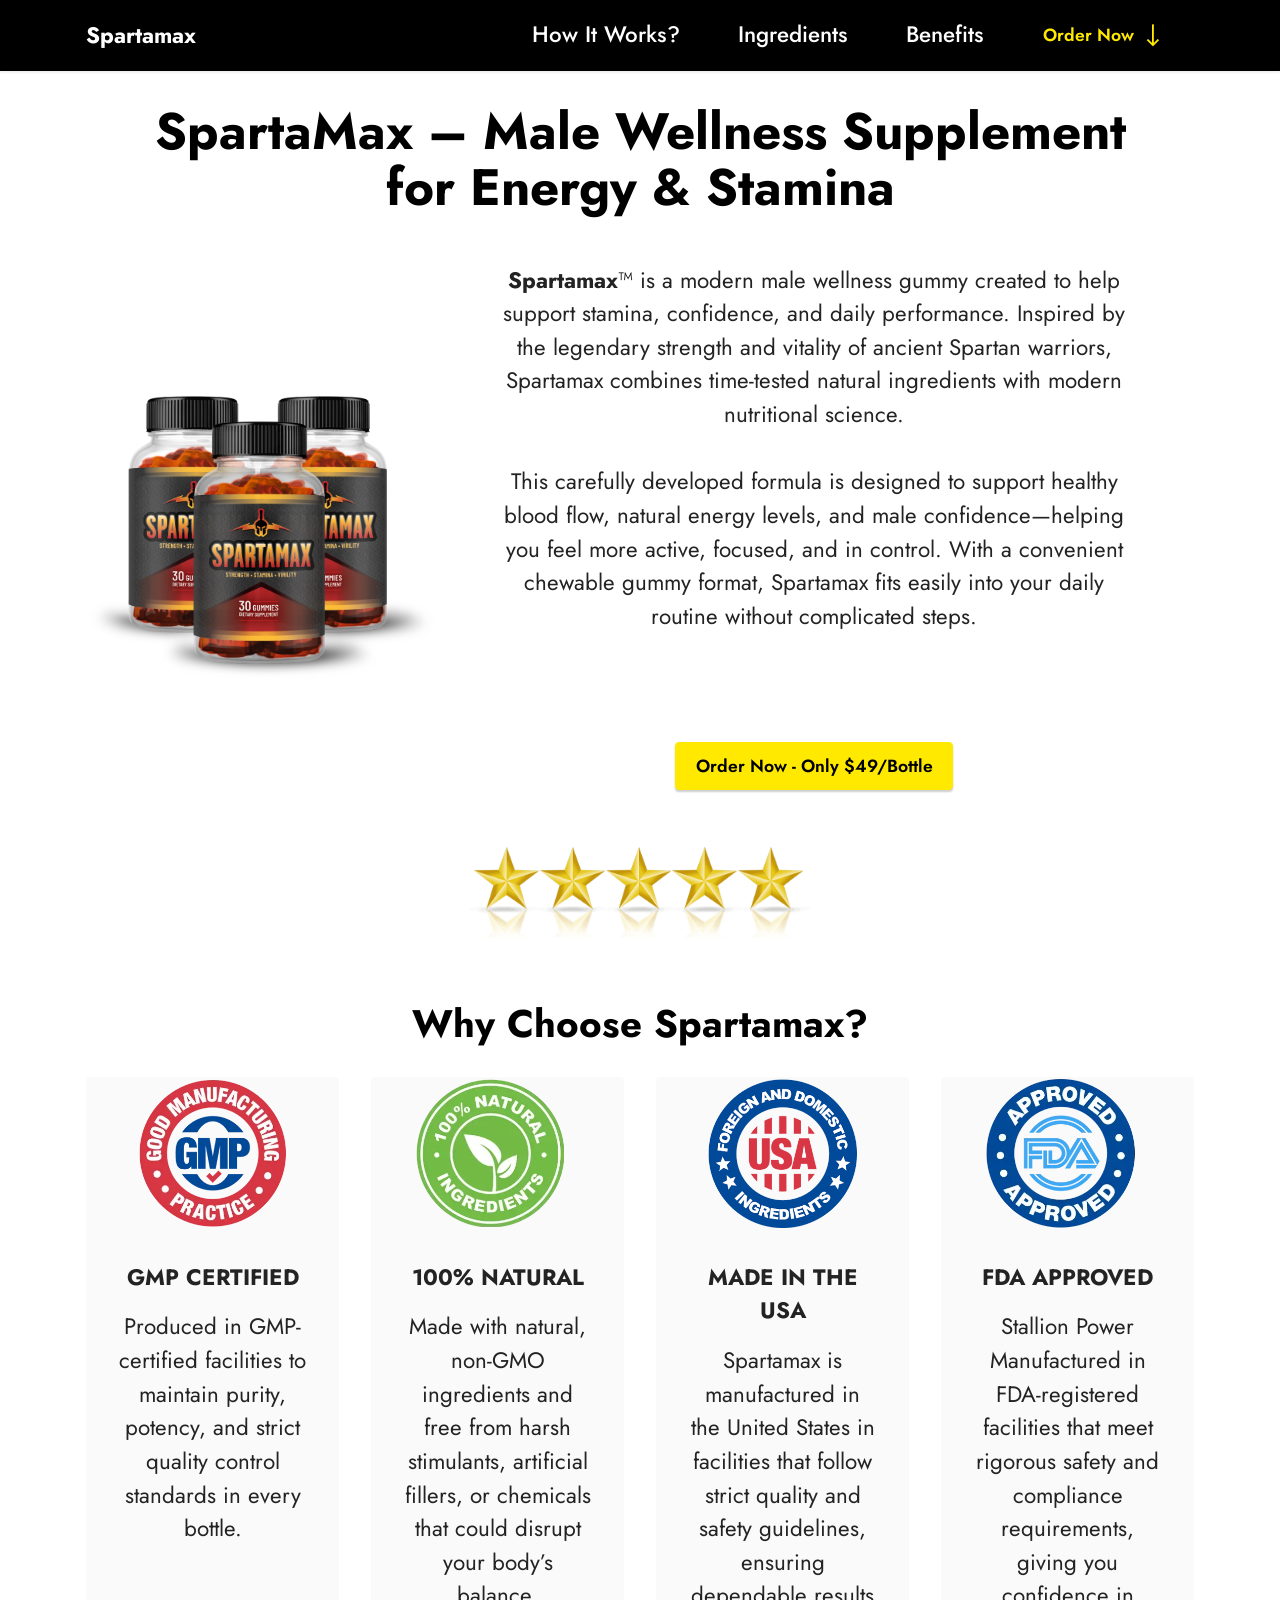
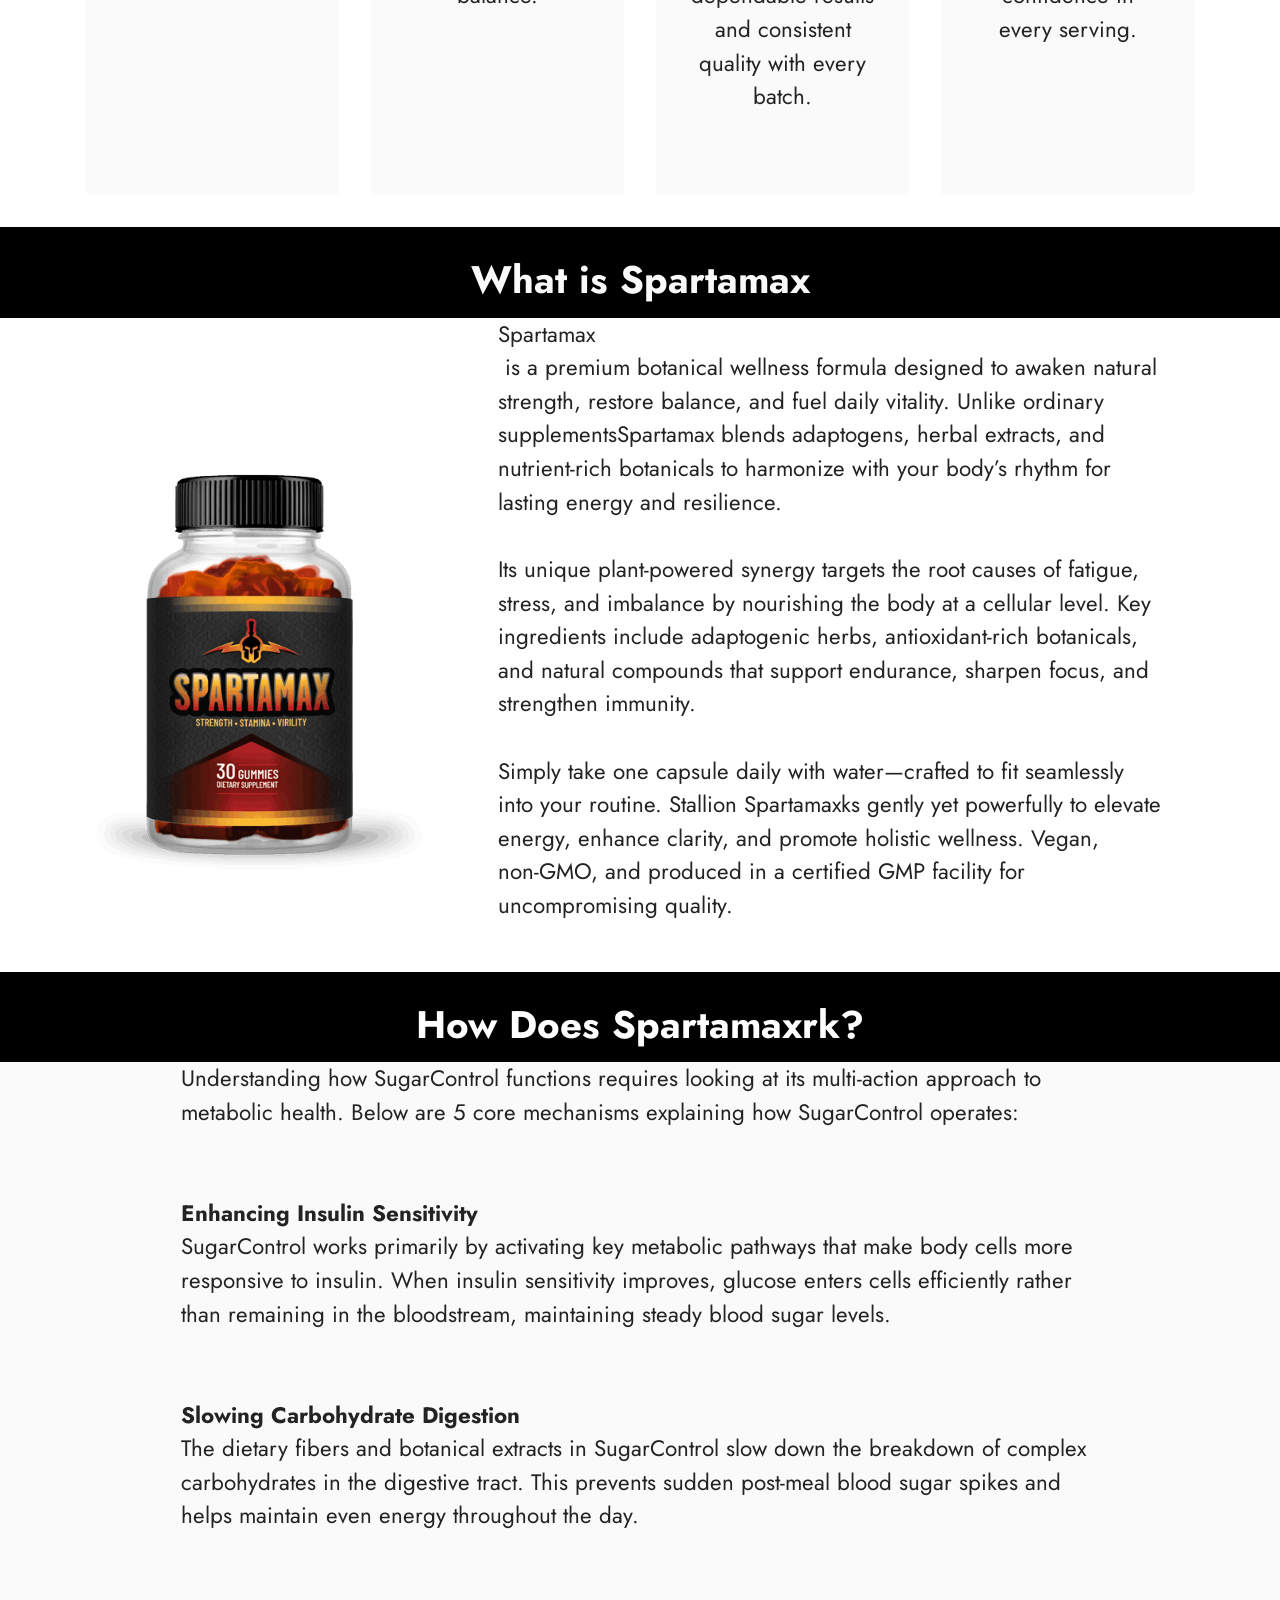
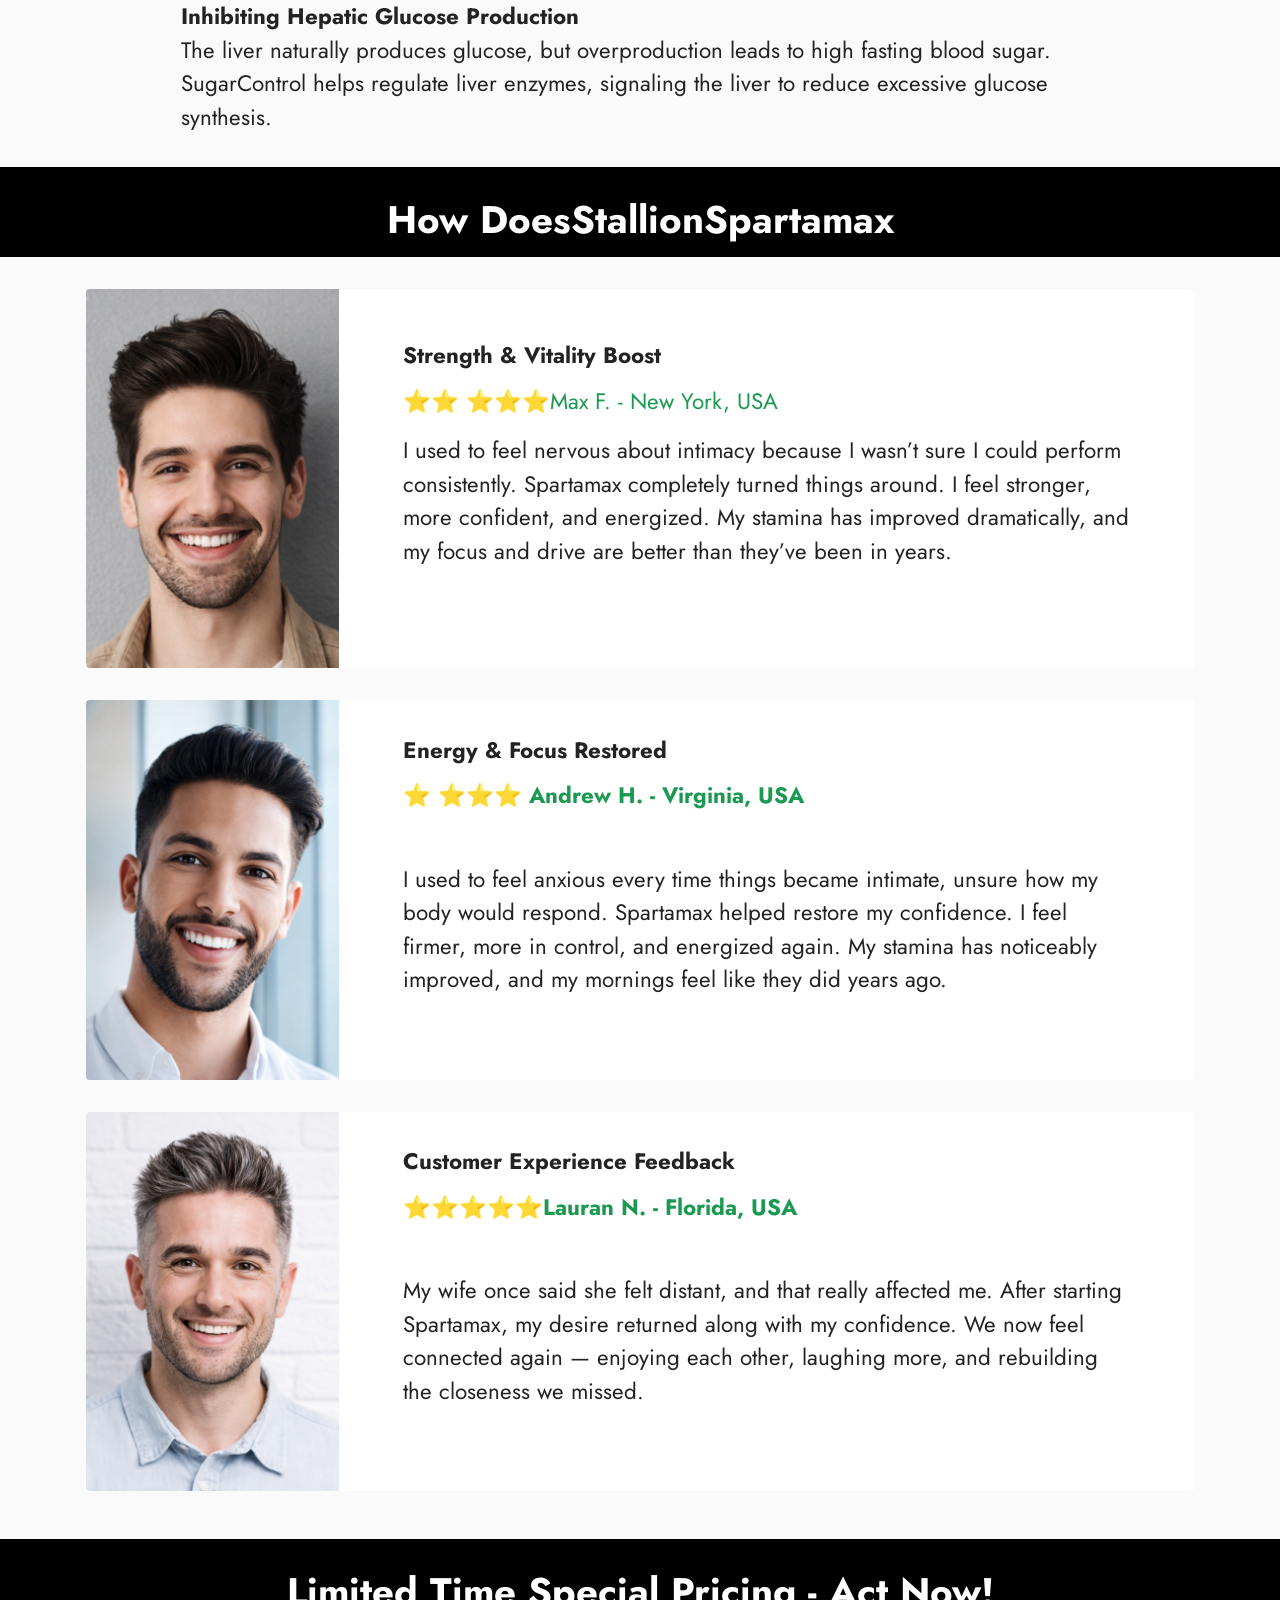
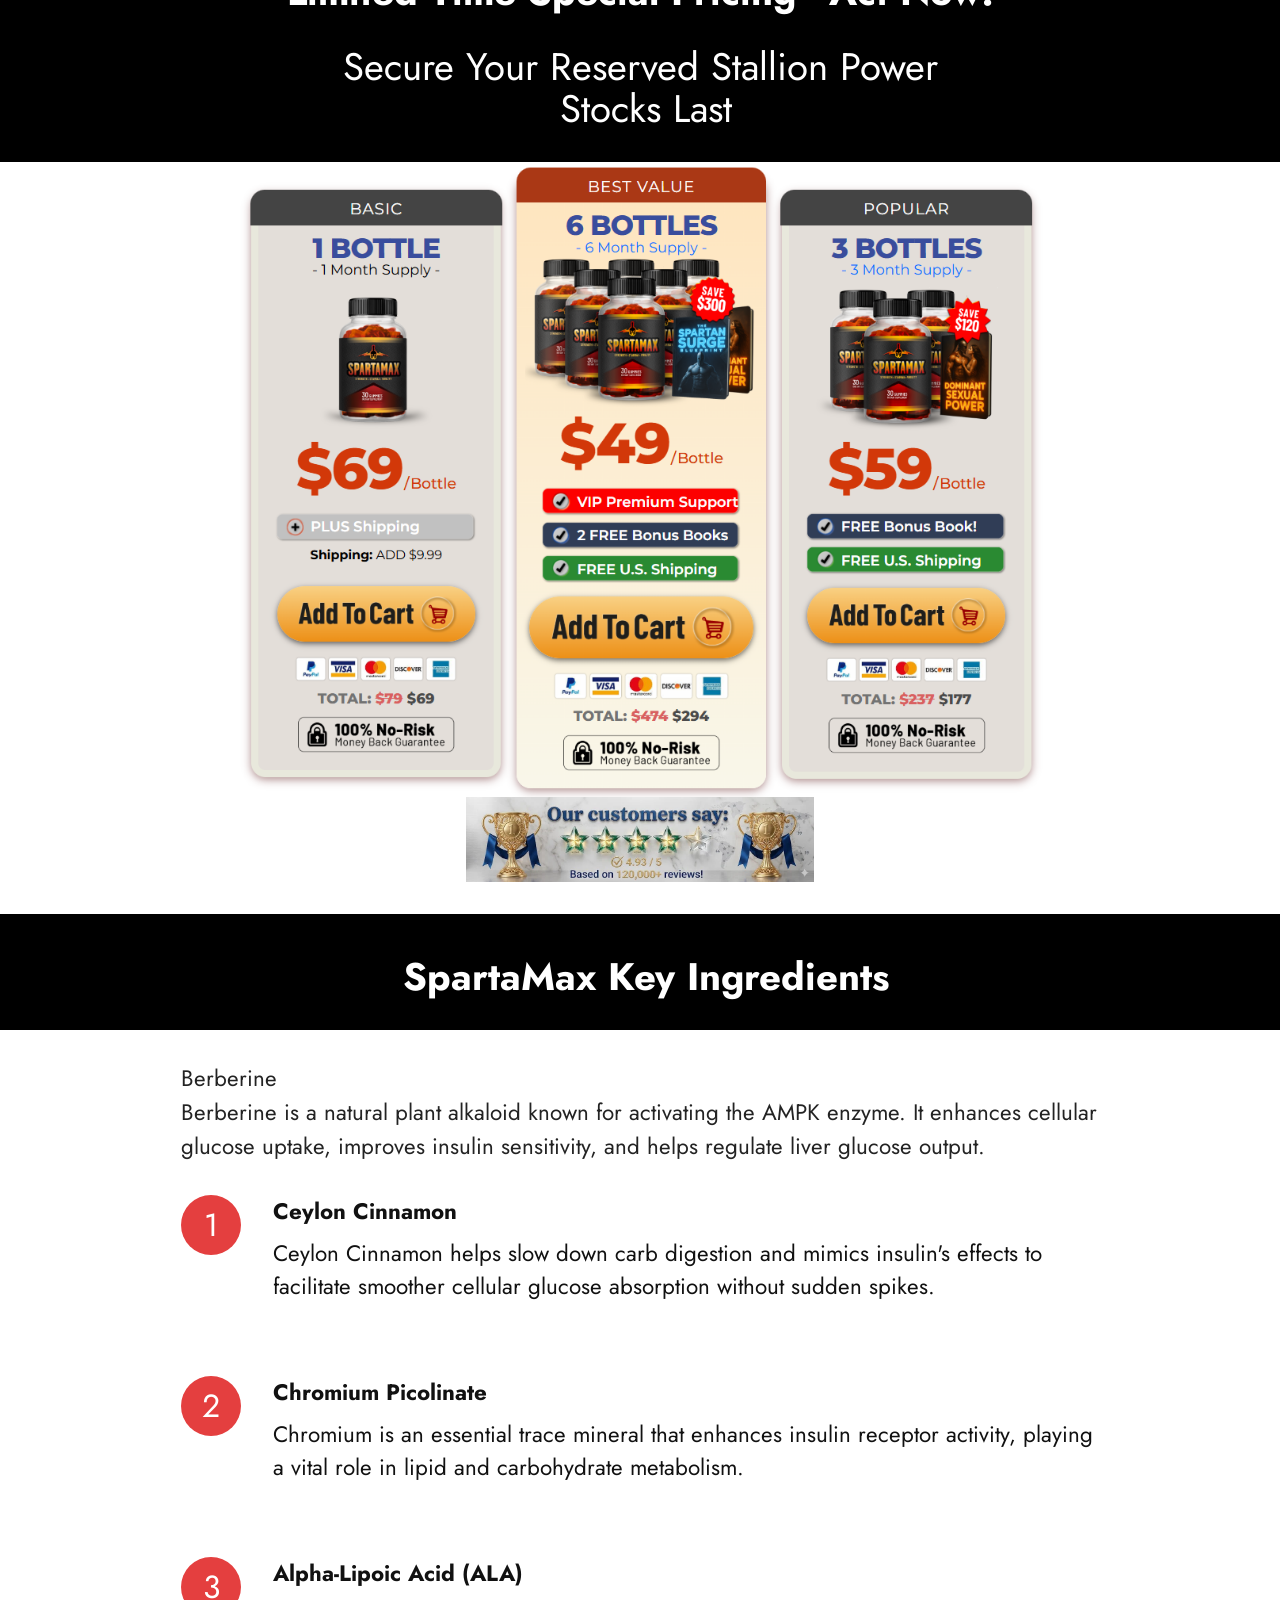
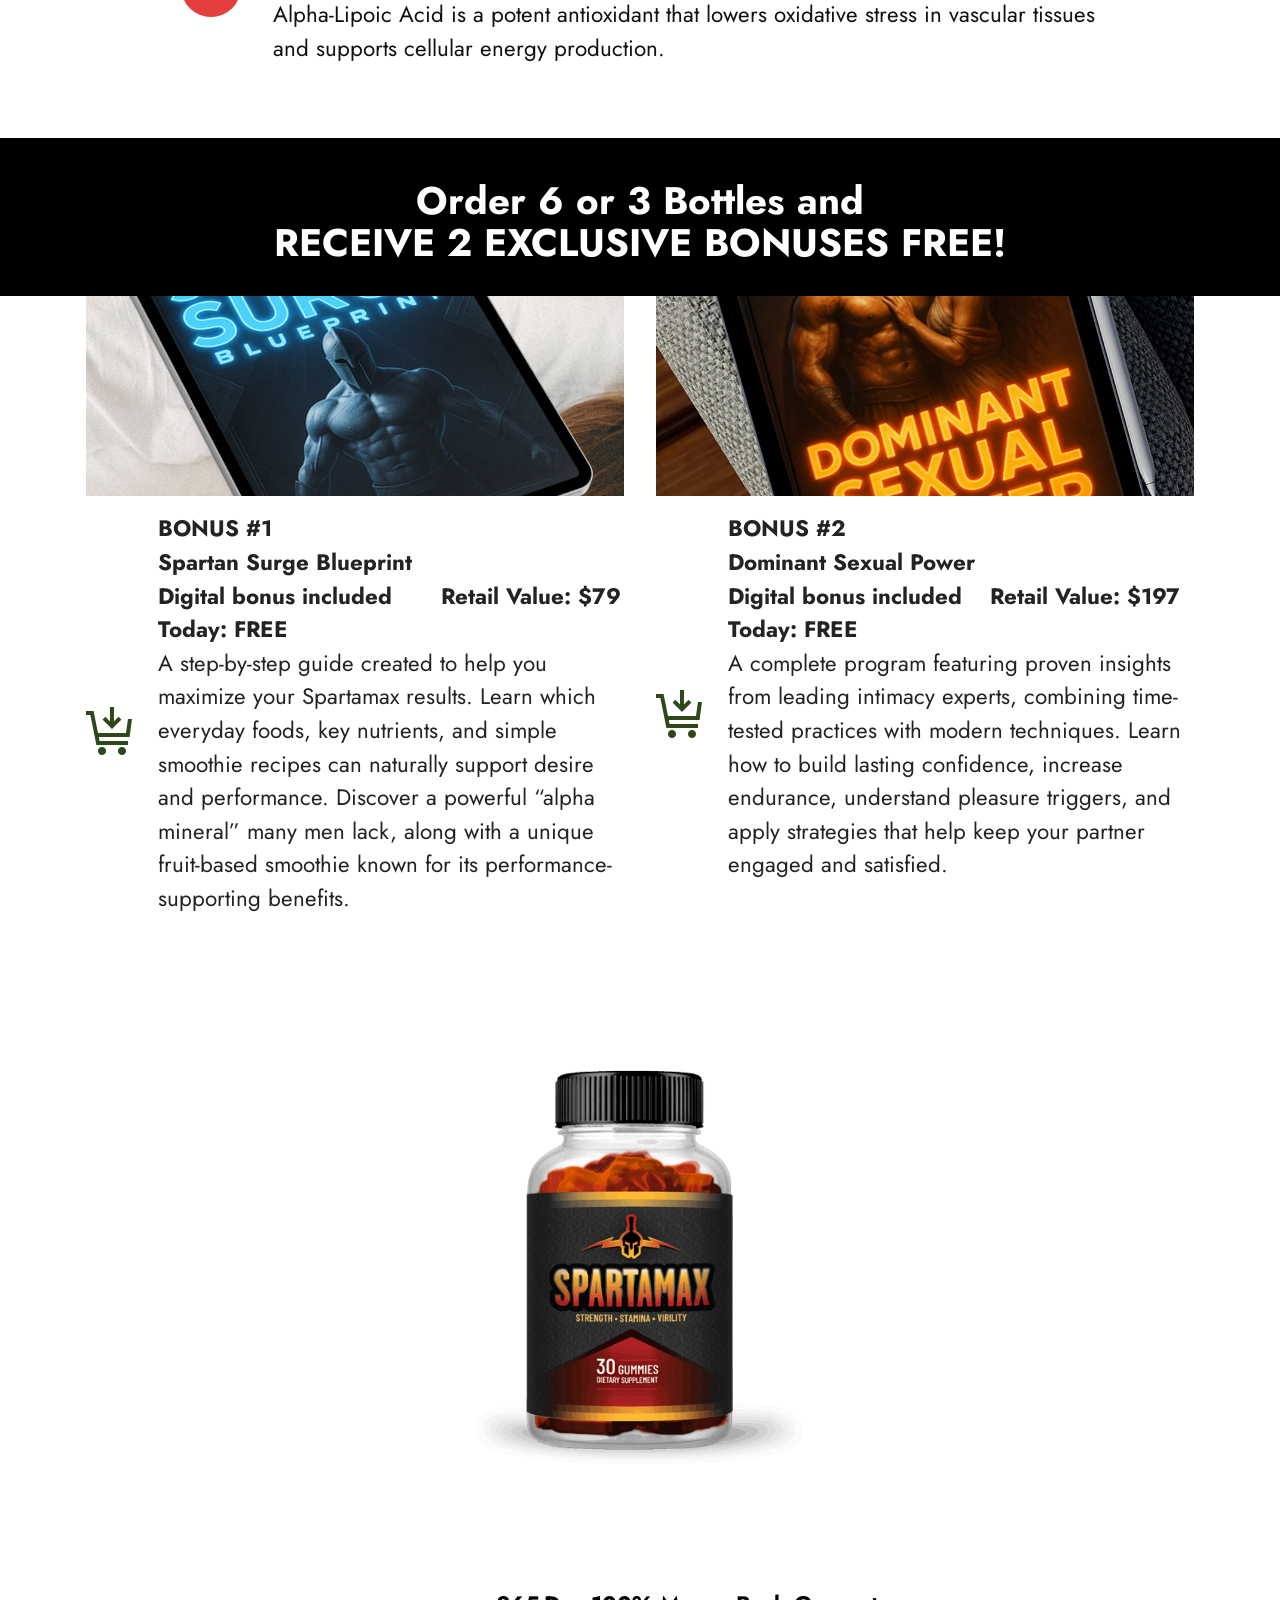
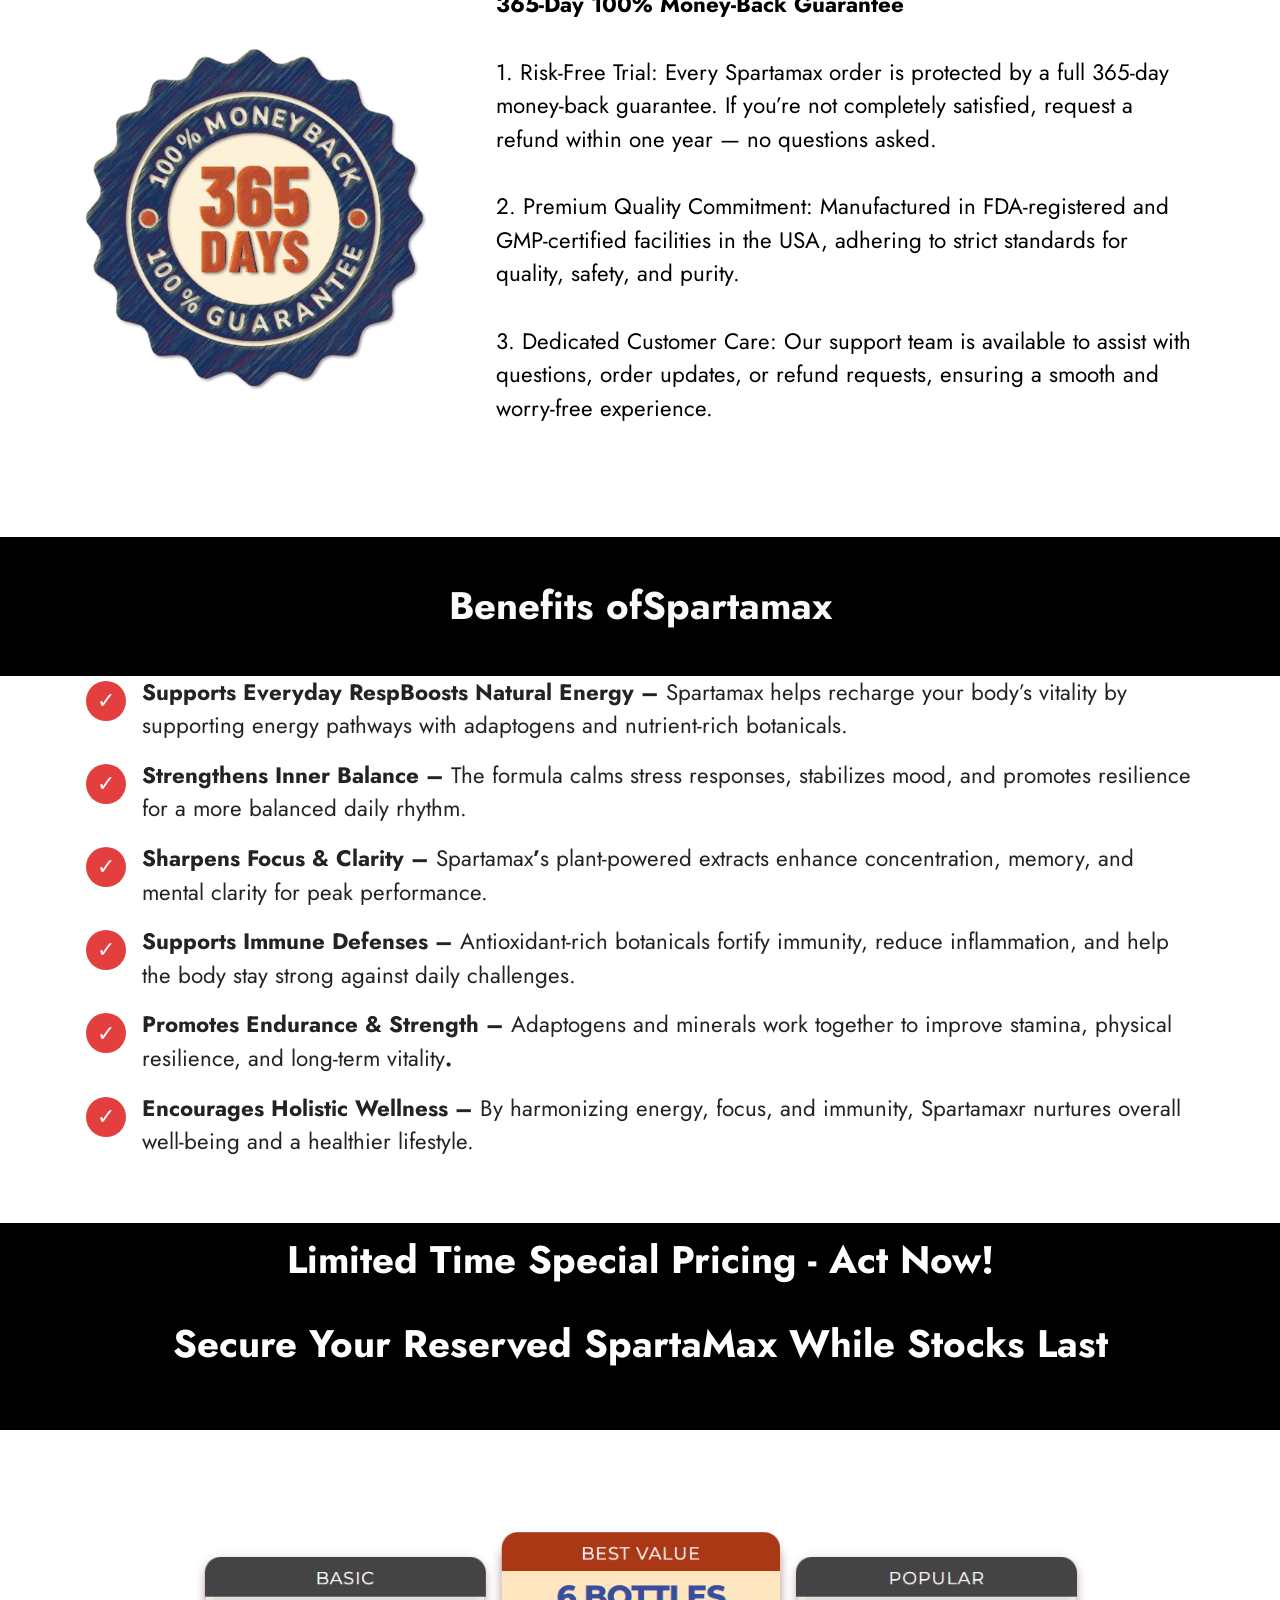
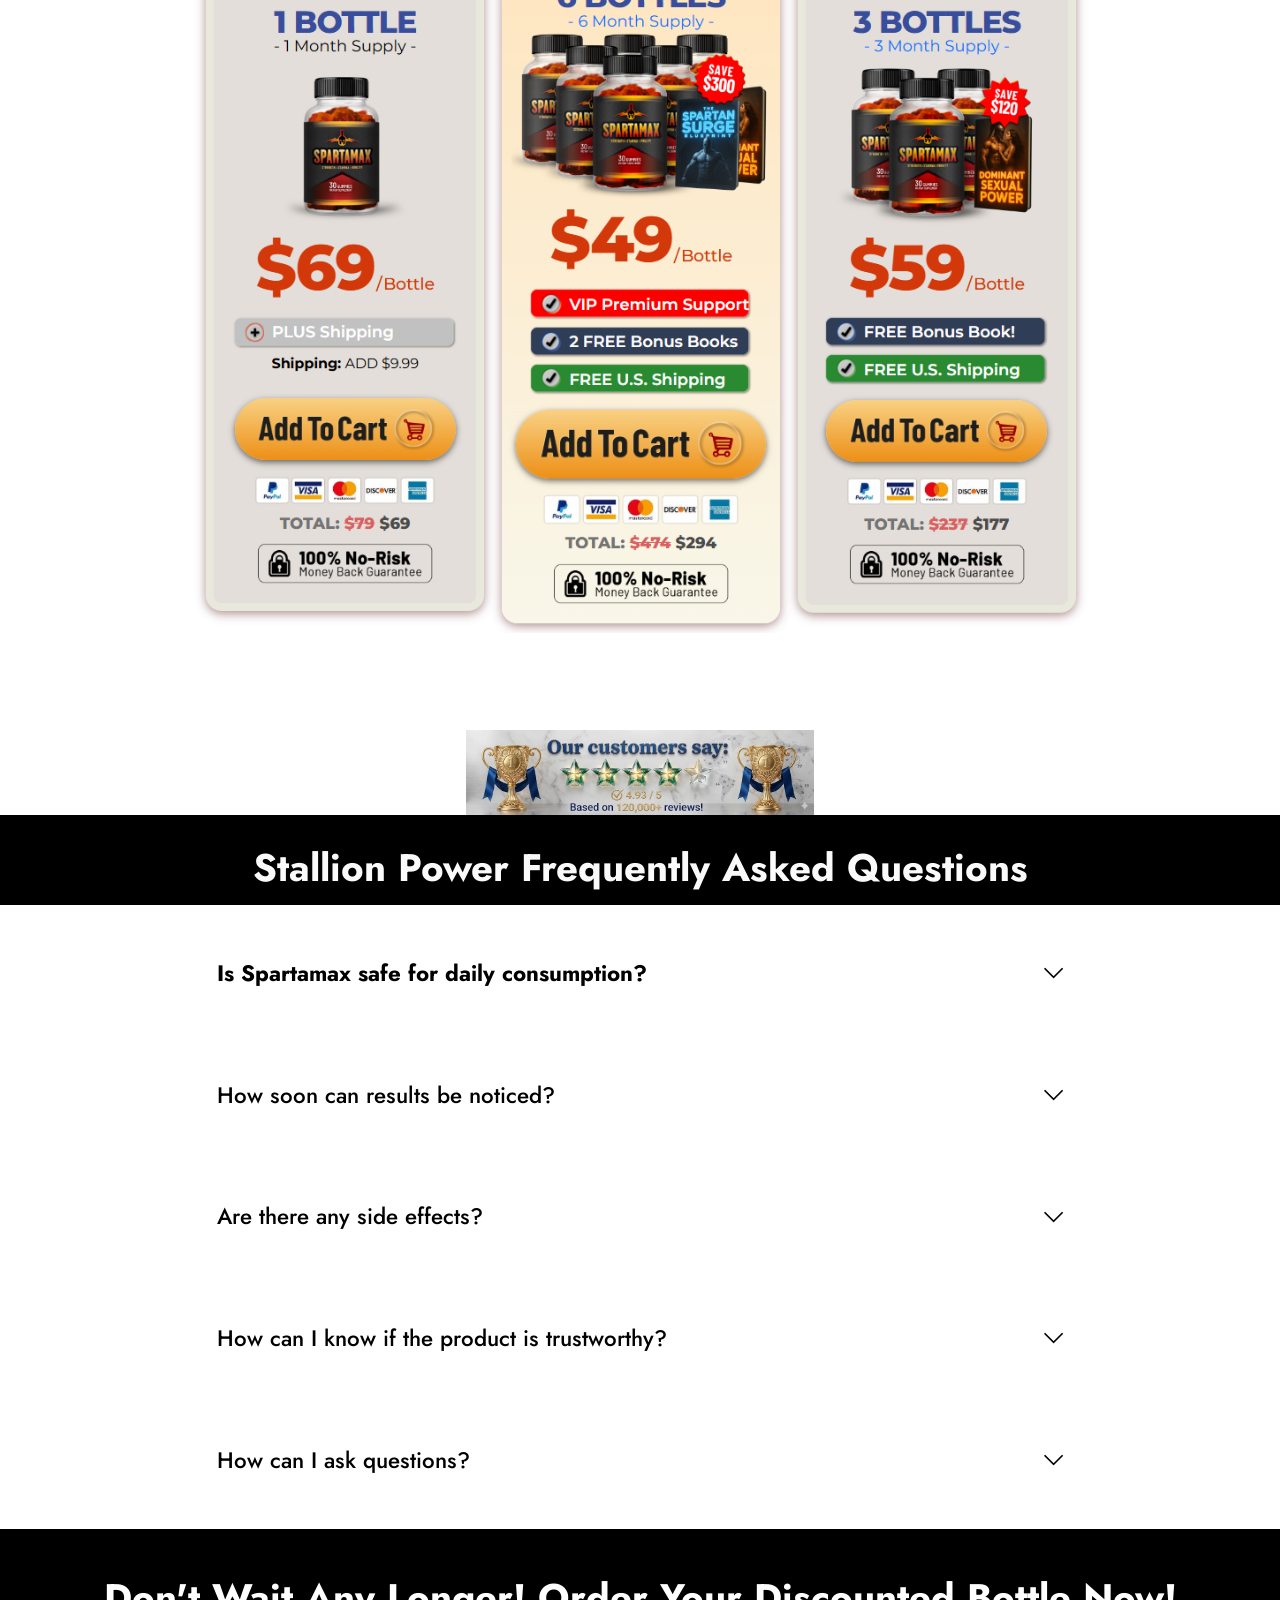
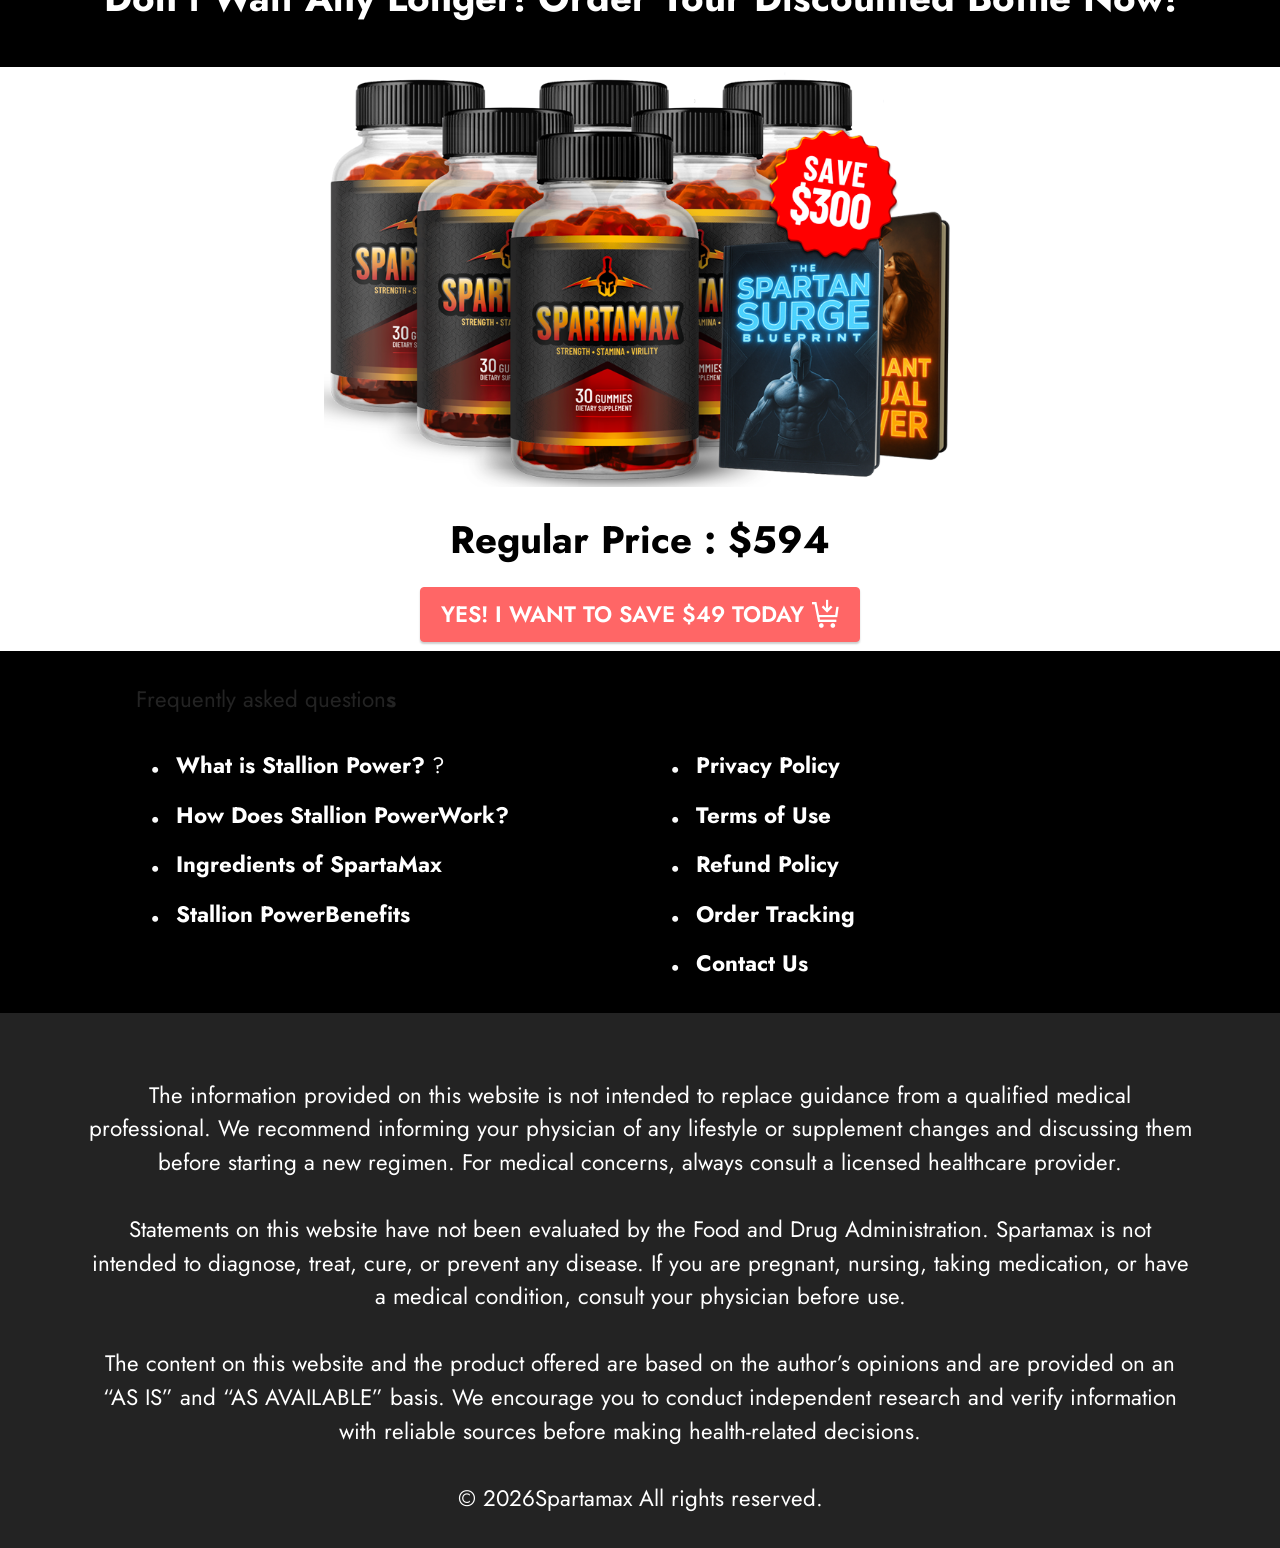
==== commit 08404d79: "Update index.html" ====
--- a/index.html
+++ b/index.html
@@ -23,7 +23,8 @@
   <link rel="preload" href="https://fonts.googleapis.com/css?family=Jost:100,200,300,400,500,600,700,800,900,100i,200i,300i,400i,500i,600i,700i,800i,900i&display=swap" as="style" onload="this.onload=null;this.rel='stylesheet'">
   <noscript><link rel="stylesheet" href="https://fonts.googleapis.com/css?family=Jost:100,200,300,400,500,600,700,800,900,100i,200i,300i,400i,500i,600i,700i,800i,900i&display=swap"></noscript>
   <link rel="preload" as="style" href="assets/mobirise/css/mbr-additional.css?v=b4PRLt"><link rel="stylesheet" href="assets/mobirise/css/mbr-additional.css?v=b4PRLt" type="text/css">
-
+<meta name="google-site-verification" content="ojwFFrobrEAdesm8oLR1VNvsSXICQItrODOj1nC4V70" />
+	<meta name="msvalidate.01" content="BFED78960371397816FDB9212DADB8CB" />
   
   
   <meta name="keywords" content="Lungora LungoraLungora supplement, Lungora pills">
@@ -1018,8 +1019,8 @@
             </div>
         </div>
     </div>
-</section><section class="display-7" style="padding: 0;align-items: center;justify-content: center;flex-wrap: wrap;    align-content: center;display: flex;position: relative;height: 4rem;"><a href="https://mobiri.se/4415116" style="flex: 1 1;height: 4rem;position: absolute;width: 100%;z-index: 1;"><img alt="" style="height: 4rem;" src="[data-uri]"></a><p style="margin: 0;text-align: center;" class="display-7">&#8204;</p><a style="z-index:1" href="https://mobirise.com/builder/ai-website-creator.html">Best AI Website Creator</a></section><script src="assets/bootstrap/js/bootstrap.bundle.min.js"></script>  <script src="assets/smoothscroll/smooth-scroll.js"></script>  <script src="assets/ytplayer/index.js"></script>  <script src="assets/dropdown/js/navbar-dropdown.js"></script>  <script src="assets/mbr-switch-arrow/mbr-switch-arrow.js"></script>  <script src="assets/theme/js/script.js"></script>  
+<script src="assets/bootstrap/js/bootstrap.bundle.min.js"></script>  <script src="assets/smoothscroll/smooth-scroll.js"></script>  <script src="assets/ytplayer/index.js"></script>  <script src="assets/dropdown/js/navbar-dropdown.js"></script>  <script src="assets/mbr-switch-arrow/mbr-switch-arrow.js"></script>  <script src="assets/theme/js/script.js"></script>  
   
   
 </body>
-</html>+</html>
